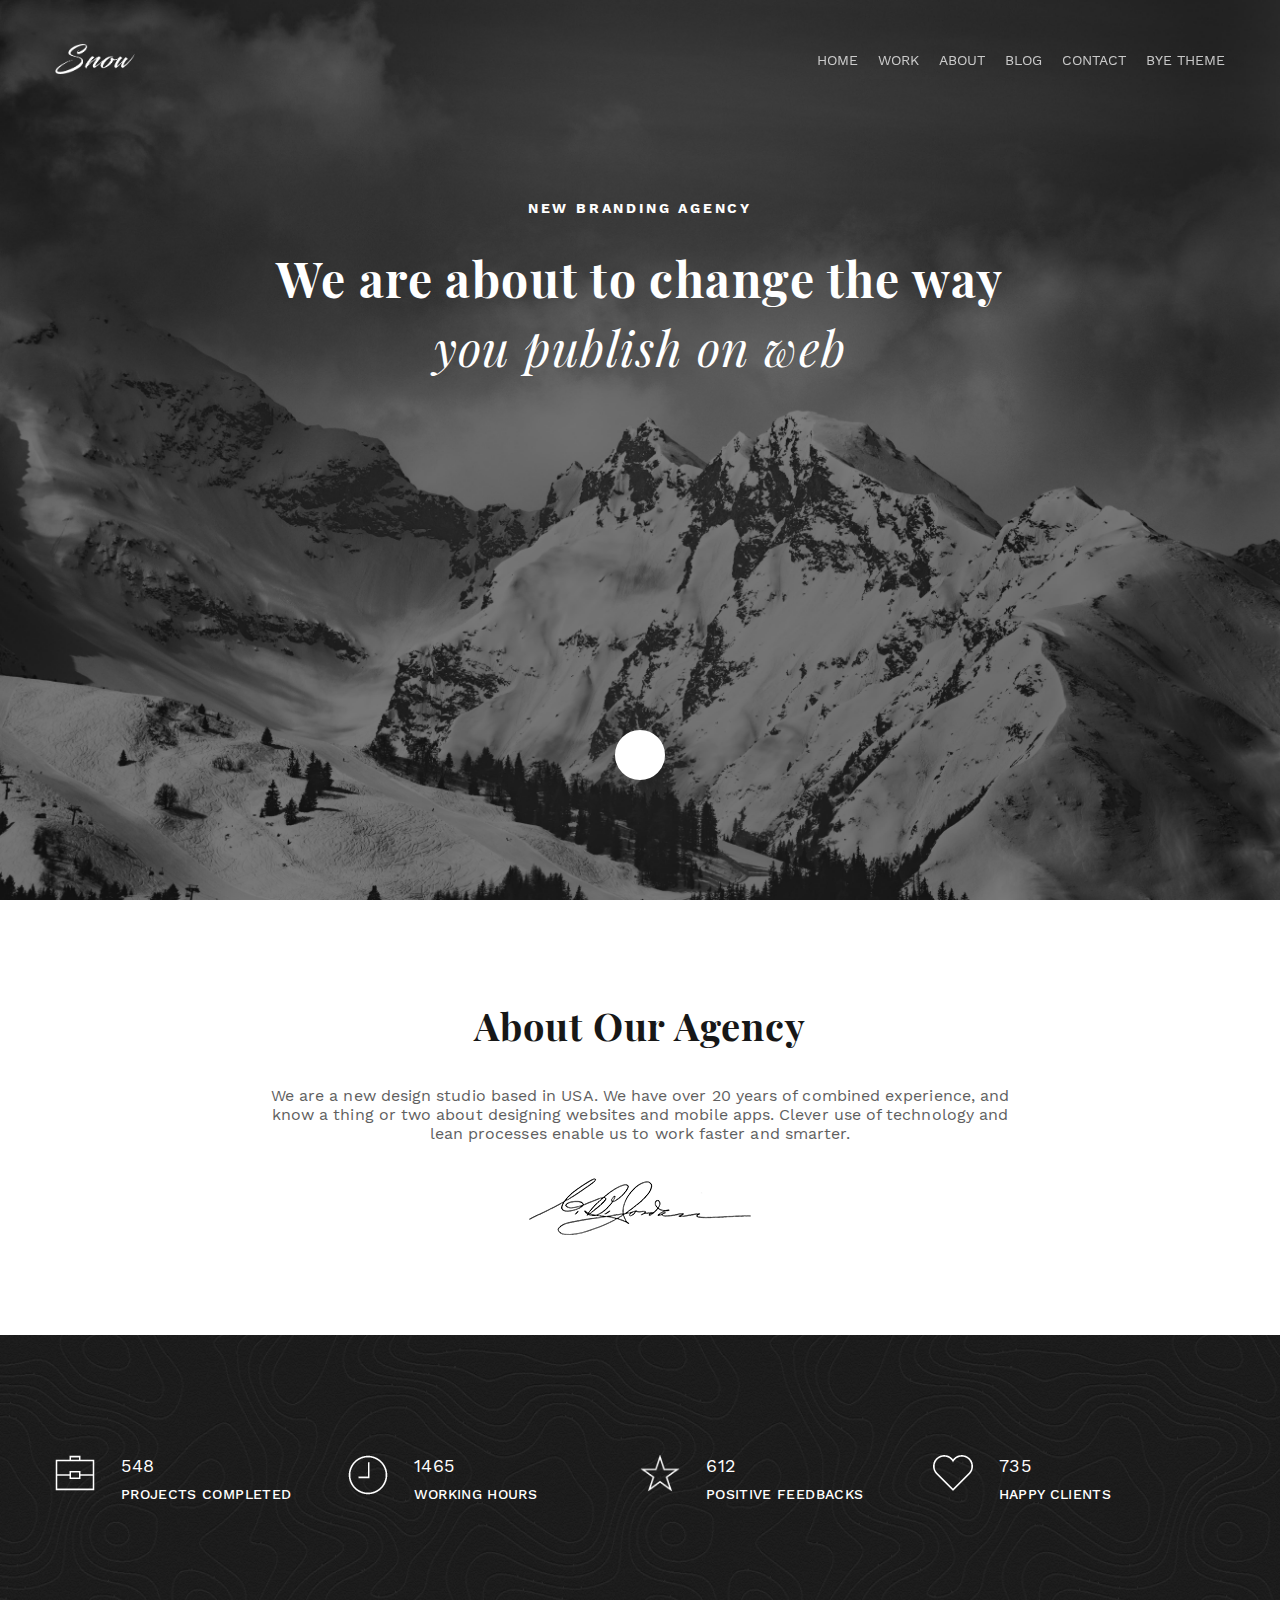
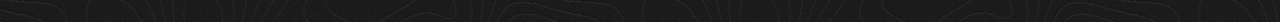
==== index.html @ 9e0cfe98 "Create: smooth scrolling to anchors" ====
<!DOCTYPE html>
<html lang="en">
  <head>
    <meta charset="UTF-8" />
    <meta name="viewport" content="width=device-width, initial-scale=1.0" />
    <title>Snow Agency</title>

    <!-- Fontawesome icons -->
    <link
      rel="stylesheet"
      href="https://use.fontawesome.com/releases/v5.14.0/css/all.css"
      integrity="sha384-HzLeBuhoNPvSl5KYnjx0BT+WB0QEEqLprO+NBkkk5gbc67FTaL7XIGa2w1L0Xbgc"
      crossorigin="anonymous"
    />

    <!-- CSS Files -->
    <link rel="stylesheet" href="css/normalize.css" />
    <link rel="stylesheet" href="css/style.css" />

    <!-- Favicon -->
    <link rel="shortcut icon" href="favicon.ico" type="image/x-icon" />
    <link rel="icon" href="favicon.ico" type="image/x-icon" />
  </head>
  <body>
    <header class="header">
      <div class="container">
        <div class="header-wrapper">
          <a href="#" class="logo logo--light logo--visible">
            <img
              src="img/logo-light.png"
              alt="Logotype: Snow"
              class="logo__icon"
            />
          </a>
          <a href="#" class="logo logo--dark">
            <img src="img/logo.png" alt="Logotype: Snow" class="logo__icon" />
          </a>
          <nav class="nav nav--dark nav--hidden">
            <ul class="nav__list">
              <li class="nav__item">
                <a href="#" class="nav__link nav__link--light link">Home</a>
              </li>
              <li class="nav__item">
                <a href="#" class="nav__link nav__link--light link">Work</a>
              </li>
              <li class="nav__item">
                <a href="#" class="nav__link nav__link--light link">About</a>
              </li>
              <li class="nav__item">
                <a href="#" class="nav__link nav__link--light link">Blog</a>
              </li>
              <li class="nav__item">
                <a href="#" class="nav__link nav__link--light link">Contact</a>
              </li>
              <li class="nav__item">
                <a href="#" class="nav__link nav__link--light link">Bye theme</a>
              </li>
            </ul>
          </nav>

          <a class="button mmenu">
            <i class="mmenu__icon mmenu__icon--light fas fa-bars"></i>
          </a>
        </div>
        <!-- /.header-wrapper -->
      </div>
      <!-- /.container -->
    </header>
    <!-- /.header -->

    <main class="main">
      <section class="intro">
        <div class="container">
          <div class="intro-wrapper">
            <h3 class="intro__suptitle title">New branding agency</h2>
            <h1 class="intro__title title">We are about to change the way</h1>
            <h2 class="intro__subtitle title">you publish on web</h2>
            <a href="#about" class="button intro__button">
              <i class="intro__icon fas fa-angle-down"></i>
            </a>
          </div>
          <!-- /.intro-wrapper -->
        </div>
        <!-- /.container -->
        <div class="intro-overlay"></div>
      </section>
      <!-- /.intro -->

      <a id="about" class="anchor"></a>
      <section class="about">
        <div class="container">
          <div class="about-wrapper">
            <h2 class="about__title title">
              About Our Agency
            </h2>
            <p class="p-text about__text">
              We are a new design studio based in USA. We have over 20 years of combined experience, and know
              a thing or two about designing websites and mobile apps. Clever use of technology
              and lean processes enable us to work faster and smarter.
            </p>
            <img src="img/about-signature.png" alt="Image: signature" class="about__image">
          </div>
          <!-- /.about-wrapper -->
        </div>
        <!-- /.container -->
      </section>
      <!-- /.about -->

      <section class="numbers">
        <div class="container">
          <div class="numbers-wrapper">
            <div class="numbers__item">
              <div class="numbers__image">
                <img src="img/numbers-icons/icon-portfolio.png" alt="Icon: portfolio" class="numbers__icon">
              </div>
              <div class="numbers__info">
                <span class="numbers__count">548</span>
                <h4 class="numbers__name title">Projects completed</h4>
              </div>
            </div>
            <!-- /.numbers__item -->
            <div class="numbers__item">
              <div class="numbers__image">
                <img src="img/numbers-icons/icon-clock.png" alt="Icon: clock" class="numbers__icon">
              </div>
              <div class="numbers__info">
                <span class="numbers__count">1465</span>
                <h4 class="numbers__name title">Working hours</h4>
              </div>
            </div>
            <!-- /.numbers__item -->
            <div class="numbers__item">
              <div class="numbers__image">
                <img src="img/numbers-icons/icon-star.png" alt="Icon: star" class="numbers__icon">
              </div>
              <div class="numbers__info">
                <span class="numbers__count">612</span>
                <h4 class="numbers__name title">Positive feedbacks</h4>
              </div>
            </div>
            <!-- /.numbers__item -->
            <div class="numbers__item">
              <div class="numbers__image">
                <img src="img/numbers-icons/icon-like.png" alt="Icon: heart" class="numbers__icon">
              </div>
              <div class="numbers__info">
                <span class="numbers__count">735</span>
                <h4 class="numbers__name title">Happy clients</h4>
              </div>
            </div>
            <!-- /.numbers__item -->
          </div>
          <!-- /.numbers-wrapper -->
        </div>
        <!-- /.container -->
      </section>
      <!-- /.numbers -->
    </main>
    <!-- /.main -->

    <!-- JavaScript Files -->
    <script src="js/jquery-3.5.1.min.js"></script>
    <script src="js/main.js"></script>
  </body>
</html>
---- css/style.css ----
@font-face{font-family:"WorkSans";src:local("☺"),url("../fonts/WorkSans-Regular.woff") format("woff"),url("../fonts/WorkSans-Regular.woff2") format("woff2");font-weight:400;font-style:normal}@font-face{font-family:"WorkSans";src:local("☺"),url("../fonts/WorkSans-Medium.woff") format("woff"),url("../fonts/WorkSans-Medium.woff2") format("woff2");font-weight:500;font-style:normal}@font-face{font-family:"WorkSans";src:local("☺"),url("../fonts/WorkSans-Bold.woff") format("woff"),url("../fonts/WorkSans-Bold.woff2") format("woff2");font-weight:700;font-style:normal}@font-face{font-family:"PlayfairDisplay";src:local("☺"),url("../fonts/PlayfairDisplay-Italic.woff") format("woff"),url("../fonts/PlayfairDisplay-Italic.woff2") format("woff2");font-weight:400;font-style:italic}@font-face{font-family:"PlayfairDisplay";src:local("☺"),url("../fonts/PlayfairDisplay-Bold.woff") format("woff"),url("../fonts/PlayfairDisplay-Bold.woff2") format("woff2");font-weight:700;font-style:normal}*{box-sizing:border-box}html{font-size:10px}body{position:relative;background:#171717;font-family:"WorkSans", Helvetica, sans-serif;color:#fff}.container{max-width:1170px;margin:0 auto}img{max-width:100%;height:auto}.button{outline:none;border:none;text-align:center;cursor:pointer;word-break:break-word;text-decoration:none}.title{margin-top:0;margin-bottom:0;word-break:break-word}.p-text{margin-top:0;margin-bottom:0;word-break:break-word}.link{text-decoration:none;word-break:break-word}.link:hover{cursor:pointer;text-decoration:underline}a.anchor{display:block;position:relative;top:-11rem;visibility:hidden}.header{position:fixed;top:0;left:0;right:0;z-index:100;width:100%;padding:4rem 0;transition:all ease-out .6s}.header-wrapper{display:flex;justify-content:space-between;align-items:center;min-height:4rem}.header--light{background:#fff}.header .logo{display:none}.header .logo__icon{width:8rem;height:3rem}.header .logo--visible{display:block}.header .nav__list{display:flex;margin:0;padding:0;list-style-type:none}.header .nav__item{margin-left:2rem}.header .nav__item:last-child{margin-bottom:0}.header .nav__link{font:normal 400 1.4rem "WorkSans";text-transform:uppercase}.header .nav__link--light{color:rgba(255,255,255,0.75)}.header .nav__link--light:hover{text-decoration:none;color:#fff;transition:color 0.3s ease}.header .nav__link--dark{color:rgba(23,23,23,0.75)}.header .nav__link--dark:hover{text-decoration:none;color:#171717;transition:color 0.3s ease}.header .mmenu{display:none;background:transparent;padding:0}.header .mmenu__icon{font-size:2.4rem}.header .mmenu__icon--light{color:rgba(255,255,255,0.75)}.header .mmenu__icon--dark{color:rgba(23,23,23,0.75)}.header .mmenu:hover .mmenu__icon{transition:color 0.3s ease}.header .mmenu:hover .mmenu__icon--light{color:#fff}.header .mmenu:hover .mmenu__icon--dark{color:#171717}.intro{position:relative;padding:12rem 0;height:100vh;width:100%;background:url(../img/intro-bg.jpg) no-repeat;background-size:cover;color:#fff}.intro .container{height:100%}.intro-overlay{position:absolute;top:0;right:0;left:0;bottom:0;z-index:2;width:100%;height:100%;background:rgba(23,23,23,0.5)}.intro-wrapper{position:relative;z-index:10;display:flex;flex-direction:column;justify-content:space-between;align-items:center;height:100%;padding-top:8rem}.intro__suptitle{margin-bottom:3rem;font:normal 700 1.4rem "WorkSans";letter-spacing:2.8px;text-transform:uppercase;text-align:center}.intro__title{margin-bottom:0.5rem;font:normal 700 4.8rem "PlayfairDisplay";letter-spacing:1.44px;text-align:center}.intro__subtitle{font:italic 400 4.8rem "PlayfairDisplay";letter-spacing:1.44px;text-align:center}.intro__button{margin-top:auto;display:flex;justify-content:center;align-items:center;width:5rem;height:5rem;border:2px solid #fff;border-radius:50%;background:#fff}.intro__button:hover{background:rgba(23,23,23,0.25);transition:background 0.3s ease}.intro__button:hover .intro__icon{color:#fff;transition:color 0.3s ease}.intro__icon{font-size:2.2rem;color:#5f5f5f}.about{padding:10rem 0;background:#fff;color:#171717}.about__title{margin-bottom:3.5rem;font:normal 700 3.8rem "PlayfairDisplay";letter-spacing:0.95px;text-align:center}.about__text{max-width:75rem;margin:0 auto 3.5rem;font:normal 400 1.6rem "WorkSans";letter-spacing:0.07px;color:#5f5f5f;text-align:center}.about__image{display:block;margin:0 auto}.numbers{padding:12rem 0;background:url(../img/pattern-bg.png) no-repeat;background-size:cover;color:#fff}.numbers-wrapper{display:flex;align-items:center;justify-content:space-between;flex-wrap:wrap}.numbers__item{display:flex;width:25%}.numbers__image{min-width:4rem;width:4rem;margin-right:2.6rem}.numbers__icon{width:100%;height:auto}.numbers__count{display:block;margin-bottom:1rem;font:normal 400 1.8rem "WorkSans";text-transform:uppercase;letter-spacing:0.54px;word-break:break-word}.numbers__name{display:block;font:normal 500 1.4rem "WorkSans";text-transform:uppercase;letter-spacing:0.35px}@media (max-width: 1200px){.container{max-width:960px}.numbers{padding:10rem 0}.numbers-wrapper{justify-content:space-evenly}.numbers__item{width:35%}.numbers__item:nth-child(-n+2){margin-bottom:2rem}}@media (max-width: 991px){.container{max-width:700px}.header{padding:2rem 0}a.anchor{top:-7rem}.intro{padding:8rem 0}.intro__suptitle{margin-bottom:2rem}.intro__title{margin-bottom:1rem;font-size:4rem}.intro__subtitle{font-size:4rem}.about{padding:8rem 0}.about__title{margin-bottom:2rem}.about__text{max-width:100%;margin-bottom:2rem}.numbers{padding:8rem 0}}@media (max-width: 767px){.container{max-width:576px;width:90%}.header-wrapper{position:relative}.header .nav{position:absolute;top:6rem;right:0;z-index:100;padding:3rem}.header .nav--dark{background:#171717}.header .nav--light{background:#fff}.header .nav__list{flex-direction:column;align-items:flex-end}.header .nav__item{margin-left:0;margin-bottom:1.5rem}.header .nav--hidden{display:none}.header .mmenu{display:block}.intro{padding:6rem 0}.intro-wrapper{padding-top:6rem}.intro__title{font-size:3.6rem}.intro__subtitle{font-size:3.2rem}.about{padding:6rem 0}.about__title{margin-bottom:2rem;font-size:3.2rem}.about__text{margin-bottom:2rem;font-size:1.5rem}.numbers{padding:6rem 0}.numbers__item{width:100%}.numbers__item:nth-child(-n+3){margin-bottom:2rem}}@media (max-width: 575px){.intro{padding:6rem 0 4rem}}
/*# sourceMappingURL=style.css.map */
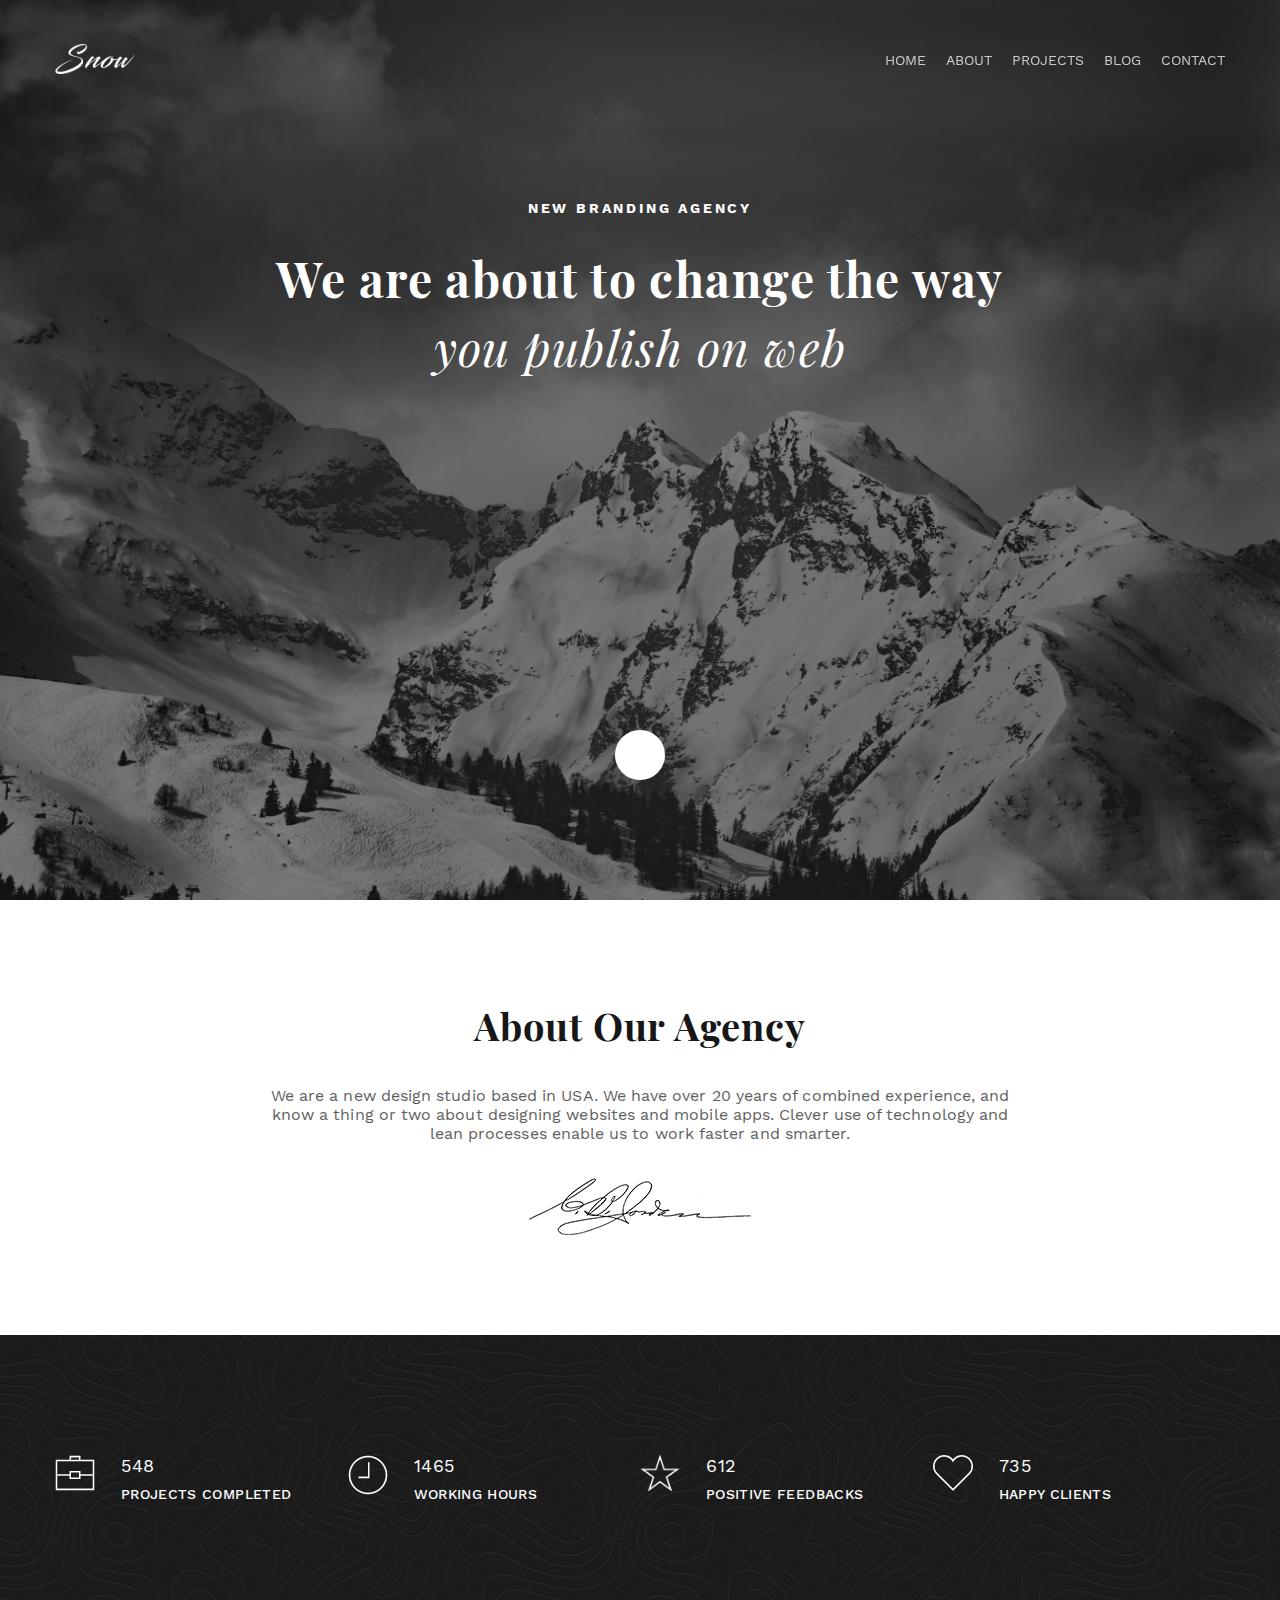
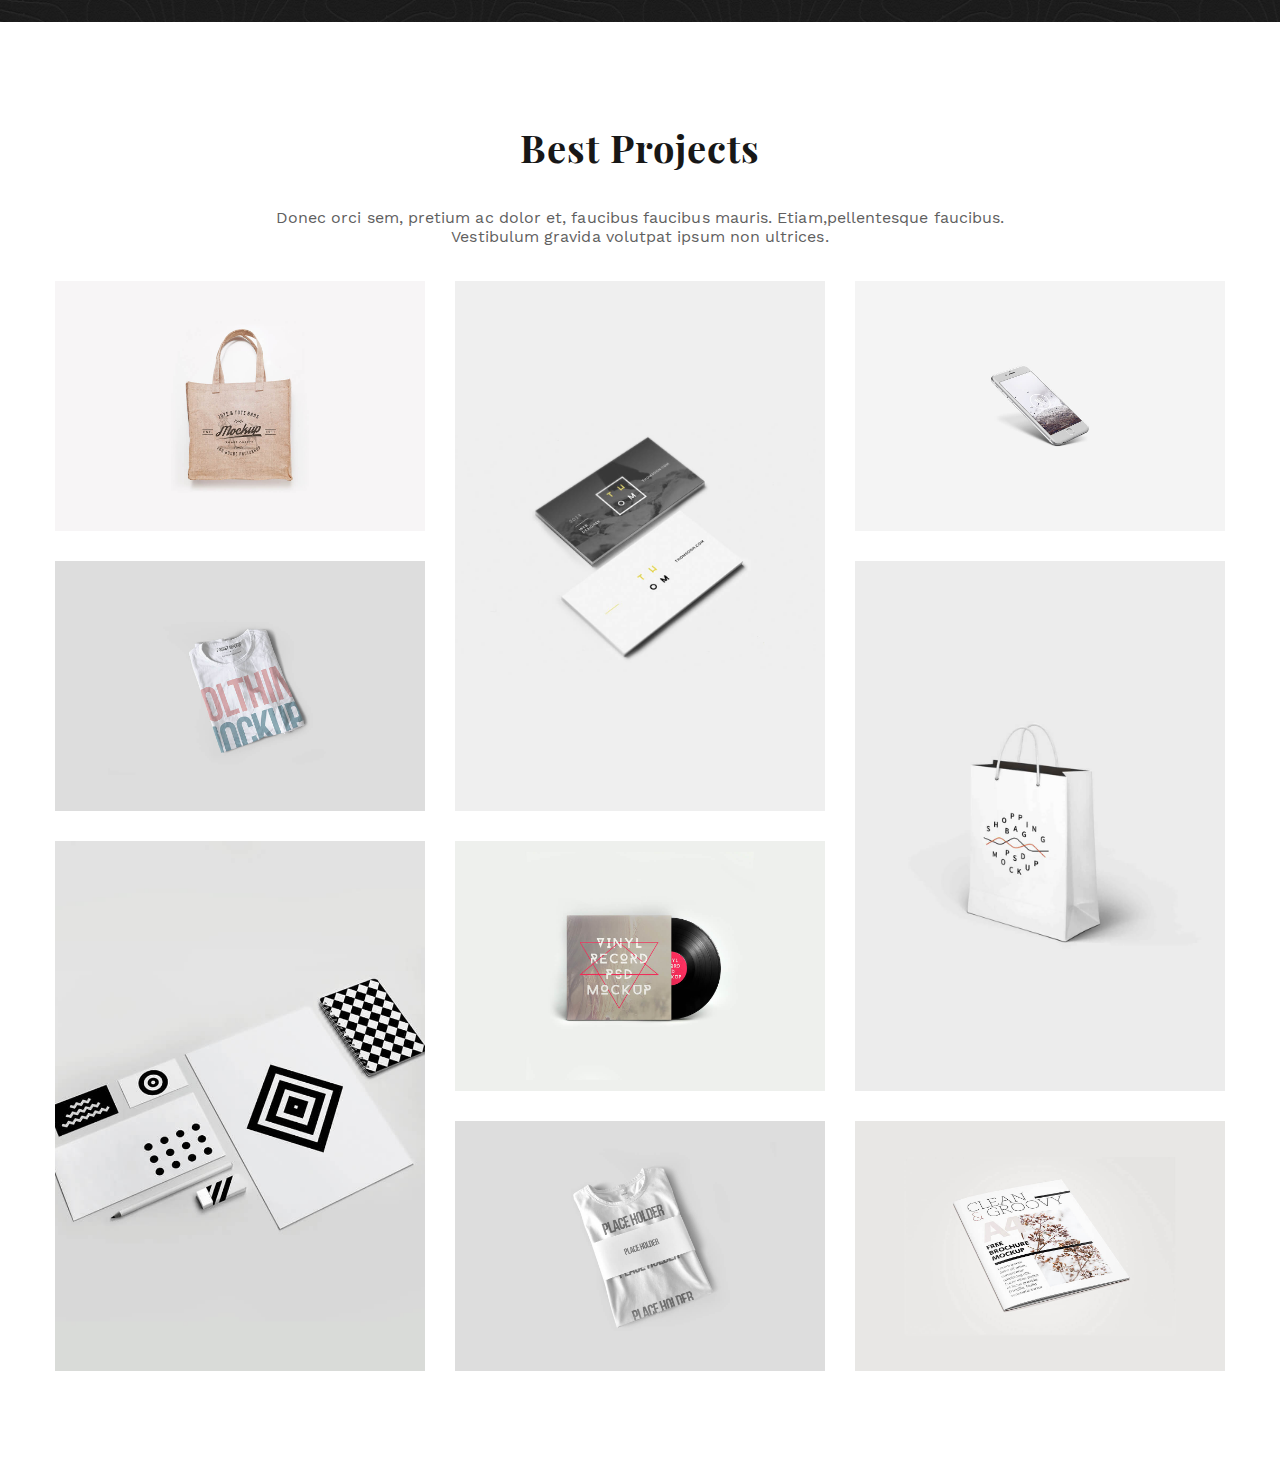
==== commit 4f55993f: "Create: pprojects section, mixins" ====
--- a/index.html
+++ b/index.html
@@ -41,19 +41,16 @@
                 <a href="#" class="nav__link nav__link--light link">Home</a>
               </li>
               <li class="nav__item">
-                <a href="#" class="nav__link nav__link--light link">Work</a>
-              </li>
-              <li class="nav__item">
-                <a href="#" class="nav__link nav__link--light link">About</a>
+                <a href="#about" class="nav__link nav__link--light link">About</a>
+              </li>
+              <li class="nav__item">
+                <a href="#projects" class="nav__link nav__link--light link">Projects</a>
               </li>
               <li class="nav__item">
                 <a href="#" class="nav__link nav__link--light link">Blog</a>
               </li>
               <li class="nav__item">
                 <a href="#" class="nav__link nav__link--light link">Contact</a>
-              </li>
-              <li class="nav__item">
-                <a href="#" class="nav__link nav__link--light link">Bye theme</a>
               </li>
             </ul>
           </nav>
@@ -155,6 +152,99 @@
         <!-- /.container -->
       </section>
       <!-- /.numbers -->
+
+      <a id="projects" class="anchor"></a>
+      <section class="projects">
+        <div class="container">
+          <div class="projects-wrapper">
+            <h2 class="projects__title title">
+              Best Projects
+            </h2>
+            <p class="p-text projects__text">
+              Donec orci sem, pretium ac dolor et, faucibus faucibus mauris. Etiam,pellentesque faucibus.
+              Vestibulum gravida volutpat ipsum non ultrices.
+            </p>
+            <div class="projects__cards cards">
+              <div class="cards__item cards__item--1">
+                <img src="img/projects/portfolio-1.jpg" alt="Project-1" class="cards__image">
+                <div class="cards__info">
+                  <h3 class="cards__title title">Project 1</h3>
+                  <h4 class="cards__subtitle title">Subtitle 1</h4>
+                </div>
+              </div>
+              <!-- /.cards__item--1 -->
+              <div class="cards__item cards__item--2">
+                <img src="img/projects/portfolio-2.jpg" alt="Project-2" class="cards__image">
+                <div class="cards__info">
+                  <h3 class="cards__title title">Project 2</h3>
+                  <h4 class="cards__subtitle title">Subtitle 2</h4>
+                </div>
+              </div>
+              <!-- /.cards__item--2 -->
+              <div class="cards__item cards__item--3">
+                <img src="img/projects/portfolio-3.jpg" alt="Project-3" class="cards__image">
+                <div class="cards__info">
+                  <h3 class="cards__title title">Project 3</h3>
+                  <h4 class="cards__subtitle title">Subtitle 3</h4>
+                </div>
+              </div>
+              <!-- /.cards__item--3 -->
+              <div class="cards__item cards__item--4">
+                <img src="img/projects/portfolio-4.jpg" alt="Project-4" class="cards__image">
+                <div class="cards__info">
+                  <h3 class="cards__title title">Project 4</h3>
+                  <h4 class="cards__subtitle title">Subtitle 4</h4>
+                </div>
+              </div>
+              <!-- /.cards__item--4 -->
+              <div class="cards__item cards__item--5">
+                <img src="img/projects/portfolio-5.jpg" alt="Project-5" class="cards__image">
+                <div class="cards__info">
+                  <h3 class="cards__title title">Project 5</h3>
+                  <h4 class="cards__subtitle title">Subtitle 5</h4>
+                </div>
+              </div>
+              <!-- /.cards__item--5 -->
+              <div class="cards__item cards__item--6">
+                <img src="img/projects/portfolio-6.jpg" alt="Project-6" class="cards__image">
+                <div class="cards__info">
+                  <h3 class="cards__title title">Project 6</h3>
+                  <h4 class="cards__subtitle title">Subtitle 6</h4>
+                </div>
+              </div>
+              <!-- /.cards__item--6 -->
+              <div class="cards__item cards__item--7">
+                <img src="img/projects/portfolio-7.jpg" alt="Project-7" class="cards__image">
+                <div class="cards__info">
+                  <h3 class="cards__title title">Project 7</h3>
+                  <h4 class="cards__subtitle title">Subtitle 7</h4>
+                </div>
+              </div>
+              <!-- /.cards__item--7 -->
+              <div class="cards__item cards__item--8">
+                <img src="img/projects/portfolio-8.jpg" alt="Project-8" class="cards__image">
+                <div class="cards__info">
+                  <h3 class="cards__title title">Project 8</h3>
+                  <h4 class="cards__subtitle title">Subtitle 8</h4>
+                </div>
+              </div>
+              <!-- /.cards__item--8 -->
+              <div class="cards__item cards__item--9">
+                <img src="img/projects/portfolio-9.jpg" alt="Project-9" class="cards__image">
+                <div class="cards__info">
+                  <h3 class="cards__title title">Project 9</h3>
+                  <h4 class="cards__subtitle title">Subtitle 9</h4>
+                </div>
+              </div>
+              <!-- /.cards__item--9 -->
+            </div>
+            <!-- /.cards -->
+          </div>
+          <!-- /.projects-wrapper -->
+        </div>
+        <!-- /.container -->
+      </section>
+      <!-- /.projects -->
     </main>
     <!-- /.main -->
 
--- a/css/style.css
+++ b/css/style.css
@@ -1,2 +1,2 @@
-@font-face{font-family:"WorkSans";src:local("☺"),url("../fonts/WorkSans-Regular.woff") format("woff"),url("../fonts/WorkSans-Regular.woff2") format("woff2");font-weight:400;font-style:normal}@font-face{font-family:"WorkSans";src:local("☺"),url("../fonts/WorkSans-Medium.woff") format("woff"),url("../fonts/WorkSans-Medium.woff2") format("woff2");font-weight:500;font-style:normal}@font-face{font-family:"WorkSans";src:local("☺"),url("../fonts/WorkSans-Bold.woff") format("woff"),url("../fonts/WorkSans-Bold.woff2") format("woff2");font-weight:700;font-style:normal}@font-face{font-family:"PlayfairDisplay";src:local("☺"),url("../fonts/PlayfairDisplay-Italic.woff") format("woff"),url("../fonts/PlayfairDisplay-Italic.woff2") format("woff2");font-weight:400;font-style:italic}@font-face{font-family:"PlayfairDisplay";src:local("☺"),url("../fonts/PlayfairDisplay-Bold.woff") format("woff"),url("../fonts/PlayfairDisplay-Bold.woff2") format("woff2");font-weight:700;font-style:normal}*{box-sizing:border-box}html{font-size:10px}body{position:relative;background:#171717;font-family:"WorkSans", Helvetica, sans-serif;color:#fff}.container{max-width:1170px;margin:0 auto}img{max-width:100%;height:auto}.button{outline:none;border:none;text-align:center;cursor:pointer;word-break:break-word;text-decoration:none}.title{margin-top:0;margin-bottom:0;word-break:break-word}.p-text{margin-top:0;margin-bottom:0;word-break:break-word}.link{text-decoration:none;word-break:break-word}.link:hover{cursor:pointer;text-decoration:underline}a.anchor{display:block;position:relative;top:-11rem;visibility:hidden}.header{position:fixed;top:0;left:0;right:0;z-index:100;width:100%;padding:4rem 0;transition:all ease-out .6s}.header-wrapper{display:flex;justify-content:space-between;align-items:center;min-height:4rem}.header--light{background:#fff}.header .logo{display:none}.header .logo__icon{width:8rem;height:3rem}.header .logo--visible{display:block}.header .nav__list{display:flex;margin:0;padding:0;list-style-type:none}.header .nav__item{margin-left:2rem}.header .nav__item:last-child{margin-bottom:0}.header .nav__link{font:normal 400 1.4rem "WorkSans";text-transform:uppercase}.header .nav__link--light{color:rgba(255,255,255,0.75)}.header .nav__link--light:hover{text-decoration:none;color:#fff;transition:color 0.3s ease}.header .nav__link--dark{color:rgba(23,23,23,0.75)}.header .nav__link--dark:hover{text-decoration:none;color:#171717;transition:color 0.3s ease}.header .mmenu{display:none;background:transparent;padding:0}.header .mmenu__icon{font-size:2.4rem}.header .mmenu__icon--light{color:rgba(255,255,255,0.75)}.header .mmenu__icon--dark{color:rgba(23,23,23,0.75)}.header .mmenu:hover .mmenu__icon{transition:color 0.3s ease}.header .mmenu:hover .mmenu__icon--light{color:#fff}.header .mmenu:hover .mmenu__icon--dark{color:#171717}.intro{position:relative;padding:12rem 0;height:100vh;width:100%;background:url(../img/intro-bg.jpg) no-repeat;background-size:cover;color:#fff}.intro .container{height:100%}.intro-overlay{position:absolute;top:0;right:0;left:0;bottom:0;z-index:2;width:100%;height:100%;background:rgba(23,23,23,0.5)}.intro-wrapper{position:relative;z-index:10;display:flex;flex-direction:column;justify-content:space-between;align-items:center;height:100%;padding-top:8rem}.intro__suptitle{margin-bottom:3rem;font:normal 700 1.4rem "WorkSans";letter-spacing:2.8px;text-transform:uppercase;text-align:center}.intro__title{margin-bottom:0.5rem;font:normal 700 4.8rem "PlayfairDisplay";letter-spacing:1.44px;text-align:center}.intro__subtitle{font:italic 400 4.8rem "PlayfairDisplay";letter-spacing:1.44px;text-align:center}.intro__button{margin-top:auto;display:flex;justify-content:center;align-items:center;width:5rem;height:5rem;border:2px solid #fff;border-radius:50%;background:#fff}.intro__button:hover{background:rgba(23,23,23,0.25);transition:background 0.3s ease}.intro__button:hover .intro__icon{color:#fff;transition:color 0.3s ease}.intro__icon{font-size:2.2rem;color:#5f5f5f}.about{padding:10rem 0;background:#fff;color:#171717}.about__title{margin-bottom:3.5rem;font:normal 700 3.8rem "PlayfairDisplay";letter-spacing:0.95px;text-align:center}.about__text{max-width:75rem;margin:0 auto 3.5rem;font:normal 400 1.6rem "WorkSans";letter-spacing:0.07px;color:#5f5f5f;text-align:center}.about__image{display:block;margin:0 auto}.numbers{padding:12rem 0;background:url(../img/pattern-bg.png) no-repeat;background-size:cover;color:#fff}.numbers-wrapper{display:flex;align-items:center;justify-content:space-between;flex-wrap:wrap}.numbers__item{display:flex;width:25%}.numbers__image{min-width:4rem;width:4rem;margin-right:2.6rem}.numbers__icon{width:100%;height:auto}.numbers__count{display:block;margin-bottom:1rem;font:normal 400 1.8rem "WorkSans";text-transform:uppercase;letter-spacing:0.54px;word-break:break-word}.numbers__name{display:block;font:normal 500 1.4rem "WorkSans";text-transform:uppercase;letter-spacing:0.35px}@media (max-width: 1200px){.container{max-width:960px}.numbers{padding:10rem 0}.numbers-wrapper{justify-content:space-evenly}.numbers__item{width:35%}.numbers__item:nth-child(-n+2){margin-bottom:2rem}}@media (max-width: 991px){.container{max-width:700px}.header{padding:2rem 0}a.anchor{top:-7rem}.intro{padding:8rem 0}.intro__suptitle{margin-bottom:2rem}.intro__title{margin-bottom:1rem;font-size:4rem}.intro__subtitle{font-size:4rem}.about{padding:8rem 0}.about__title{margin-bottom:2rem}.about__text{max-width:100%;margin-bottom:2rem}.numbers{padding:8rem 0}}@media (max-width: 767px){.container{max-width:576px;width:90%}.header-wrapper{position:relative}.header .nav{position:absolute;top:6rem;right:0;z-index:100;padding:3rem}.header .nav--dark{background:#171717}.header .nav--light{background:#fff}.header .nav__list{flex-direction:column;align-items:flex-end}.header .nav__item{margin-left:0;margin-bottom:1.5rem}.header .nav--hidden{display:none}.header .mmenu{display:block}.intro{padding:6rem 0}.intro-wrapper{padding-top:6rem}.intro__title{font-size:3.6rem}.intro__subtitle{font-size:3.2rem}.about{padding:6rem 0}.about__title{margin-bottom:2rem;font-size:3.2rem}.about__text{margin-bottom:2rem;font-size:1.5rem}.numbers{padding:6rem 0}.numbers__item{width:100%}.numbers__item:nth-child(-n+3){margin-bottom:2rem}}@media (max-width: 575px){.intro{padding:6rem 0 4rem}}
+@font-face{font-family:"WorkSans";src:local("☺"),url("../fonts/WorkSans-Regular.woff") format("woff"),url("../fonts/WorkSans-Regular.woff2") format("woff2");font-weight:400;font-style:normal}@font-face{font-family:"WorkSans";src:local("☺"),url("../fonts/WorkSans-Medium.woff") format("woff"),url("../fonts/WorkSans-Medium.woff2") format("woff2");font-weight:500;font-style:normal}@font-face{font-family:"WorkSans";src:local("☺"),url("../fonts/WorkSans-Bold.woff") format("woff"),url("../fonts/WorkSans-Bold.woff2") format("woff2");font-weight:700;font-style:normal}@font-face{font-family:"PlayfairDisplay";src:local("☺"),url("../fonts/PlayfairDisplay-Italic.woff") format("woff"),url("../fonts/PlayfairDisplay-Italic.woff2") format("woff2");font-weight:400;font-style:italic}@font-face{font-family:"PlayfairDisplay";src:local("☺"),url("../fonts/PlayfairDisplay-Bold.woff") format("woff"),url("../fonts/PlayfairDisplay-Bold.woff2") format("woff2");font-weight:700;font-style:normal}*{box-sizing:border-box}html{font-size:10px}body{position:relative;background:#171717;font-family:"WorkSans", Helvetica, sans-serif;color:#fff}.container{max-width:1170px;margin:0 auto}img{max-width:100%;height:auto}.button{outline:none;border:none;text-align:center;cursor:pointer;word-break:break-word;text-decoration:none}.title{margin-top:0;margin-bottom:0;word-break:break-word}.p-text{margin-top:0;margin-bottom:0;word-break:break-word}.link{text-decoration:none;word-break:break-word}.link:hover{cursor:pointer;text-decoration:underline}a.anchor{display:block;position:relative;top:-11rem;visibility:hidden}.header{position:fixed;top:0;left:0;right:0;z-index:100;width:100%;padding:4rem 0;transition:all ease-out .6s}.header-wrapper{display:flex;justify-content:space-between;align-items:center;min-height:4rem}.header--light{background:#fff}.header .logo{display:none}.header .logo__icon{width:8rem;height:3rem}.header .logo--visible{display:block}.header .nav__list{display:flex;margin:0;padding:0;list-style-type:none}.header .nav__item{margin-left:2rem}.header .nav__item:last-child{margin-bottom:0}.header .nav__link{font:normal 400 1.4rem "WorkSans";text-transform:uppercase}.header .nav__link--light{color:rgba(255,255,255,0.75)}.header .nav__link--light:hover{text-decoration:none;color:#fff;transition:color 0.3s ease}.header .nav__link--dark{color:rgba(23,23,23,0.75)}.header .nav__link--dark:hover{text-decoration:none;color:#171717;transition:color 0.3s ease}.header .mmenu{display:none;background:transparent;padding:0}.header .mmenu__icon{font-size:2.4rem}.header .mmenu__icon--light{color:rgba(255,255,255,0.75)}.header .mmenu__icon--dark{color:rgba(23,23,23,0.75)}.header .mmenu:hover .mmenu__icon{transition:color 0.3s ease}.header .mmenu:hover .mmenu__icon--light{color:#fff}.header .mmenu:hover .mmenu__icon--dark{color:#171717}.intro{position:relative;padding:12rem 0;height:100vh;width:100%;background:url(../img/intro-bg.jpg) no-repeat;background-size:cover;color:#fff}.intro .container{height:100%}.intro-overlay{position:absolute;top:0;right:0;left:0;bottom:0;z-index:2;width:100%;height:100%;background:rgba(23,23,23,0.5)}.intro-wrapper{position:relative;z-index:10;display:flex;flex-direction:column;justify-content:space-between;align-items:center;height:100%;padding-top:8rem}.intro__suptitle{margin-bottom:3rem;font:normal 700 1.4rem "WorkSans";letter-spacing:2.8px;text-transform:uppercase;text-align:center}.intro__title{margin-bottom:0.5rem;font:normal 700 4.8rem "PlayfairDisplay";letter-spacing:1.44px;text-align:center}.intro__subtitle{font:italic 400 4.8rem "PlayfairDisplay";letter-spacing:1.44px;text-align:center}.intro__button{margin-top:auto;display:flex;justify-content:center;align-items:center;width:5rem;height:5rem;border:2px solid #fff;border-radius:50%;background:#fff}.intro__button:hover{background:rgba(23,23,23,0.25);transition:background 0.3s ease}.intro__button:hover .intro__icon{color:#fff;transition:color 0.3s ease}.intro__icon{font-size:2.2rem;color:#5f5f5f}.about{padding:10rem 0;background:#fff;color:#171717}.about__title{margin-bottom:3.5rem;font:normal 700 3.8rem "PlayfairDisplay";letter-spacing:0.95px;text-align:center}.about__text{max-width:75rem;margin:0 auto 3.5rem;font:normal 400 1.6rem "WorkSans";letter-spacing:0.07px;color:#5f5f5f;text-align:center}.about__image{display:block;margin:0 auto}.numbers{padding:12rem 0;background:url(../img/pattern-bg.png) no-repeat;background-size:cover;color:#fff}.numbers-wrapper{display:flex;align-items:center;justify-content:space-between;flex-wrap:wrap}.numbers__item{display:flex;width:25%}.numbers__image{min-width:4rem;width:4rem;margin-right:2.6rem}.numbers__icon{width:100%;height:auto}.numbers__count{display:block;margin-bottom:1rem;font:normal 400 1.8rem "WorkSans";text-transform:uppercase;letter-spacing:0.54px;word-break:break-word}.numbers__name{display:block;font:normal 500 1.4rem "WorkSans";text-transform:uppercase;letter-spacing:0.35px}.projects{padding:10rem 0;background:#fff;color:#171717}.projects__title{margin-bottom:3.5rem;font:normal 700 3.8rem "PlayfairDisplay";letter-spacing:0.95px;text-align:center}.projects__text{max-width:75rem;margin:0 auto 3.5rem;font:normal 400 1.6rem "WorkSans";letter-spacing:0.07px;color:#5f5f5f;text-align:center}.projects .cards{display:grid;grid-template-columns:repeat(3, 1fr);grid-template-rows:repeat(4, 250px);grid-gap:3rem}.projects .cards__item{position:relative}.projects .cards__item:hover{cursor:pointer}.projects .cards__item:hover .cards__info{z-index:10;background:rgba(23,23,23,0.75);transition:background 0.3s ease}.projects .cards__item--2,.projects .cards__item--5,.projects .cards__item--6{grid-row:span 2}.projects .cards__image{width:100%;height:100%;object-fit:cover}.projects .cards__info{position:absolute;width:100%;height:100%;top:0;left:0;right:0;bottom:0;z-index:-10;display:flex;flex-direction:column;justify-content:center;align-items:center}.projects .cards__title{margin-bottom:2.5rem;font:normal 700 2.4rem "PlayfairDisplay";letter-spacing:0.72px;text-align:center;color:#fff}.projects .cards__subtitle{font:normal 500 1.4rem "WorkSans";letter-spacing:0.35px;text-transform:uppercase;text-align:center;color:#fff}@media (max-width: 1200px){.container{max-width:960px}.numbers{padding:10rem 0}.numbers-wrapper{justify-content:space-evenly}.numbers__item{width:35%}.numbers__item:nth-child(-n+2){margin-bottom:2rem}}@media (max-width: 991px){.container{max-width:700px}.header{padding:2rem 0}a.anchor{top:-7rem}.intro{padding:8rem 0}.intro__suptitle{margin-bottom:2rem}.intro__title{margin-bottom:1rem;font-size:4rem}.intro__subtitle{font-size:4rem}.about{padding:8rem 0}.about__title{margin-bottom:2rem}.about__text{max-width:100%;margin-bottom:2rem}.numbers{padding:8rem 0}}@media (max-width: 767px){.container{max-width:576px;width:90%}.header-wrapper{position:relative}.header .nav{position:absolute;top:6rem;right:0;z-index:100;padding:3rem}.header .nav--dark{background:#171717}.header .nav--light{background:#fff}.header .nav__list{flex-direction:column;align-items:flex-end}.header .nav__item{margin-left:0;margin-bottom:1.5rem}.header .nav--hidden{display:none}.header .mmenu{display:block}.intro{padding:6rem 0}.intro-wrapper{padding-top:6rem}.intro__title{font-size:3.6rem}.intro__subtitle{font-size:3.2rem}.about{padding:6rem 0}.about__title{margin-bottom:2rem;font-size:3.2rem}.about__text{margin-bottom:2rem;font-size:1.5rem}.numbers{padding:6rem 0}.numbers__item{width:100%}.numbers__item:nth-child(-n+3){margin-bottom:2rem}}@media (max-width: 575px){.intro{padding:6rem 0 4rem}}
 /*# sourceMappingURL=style.css.map */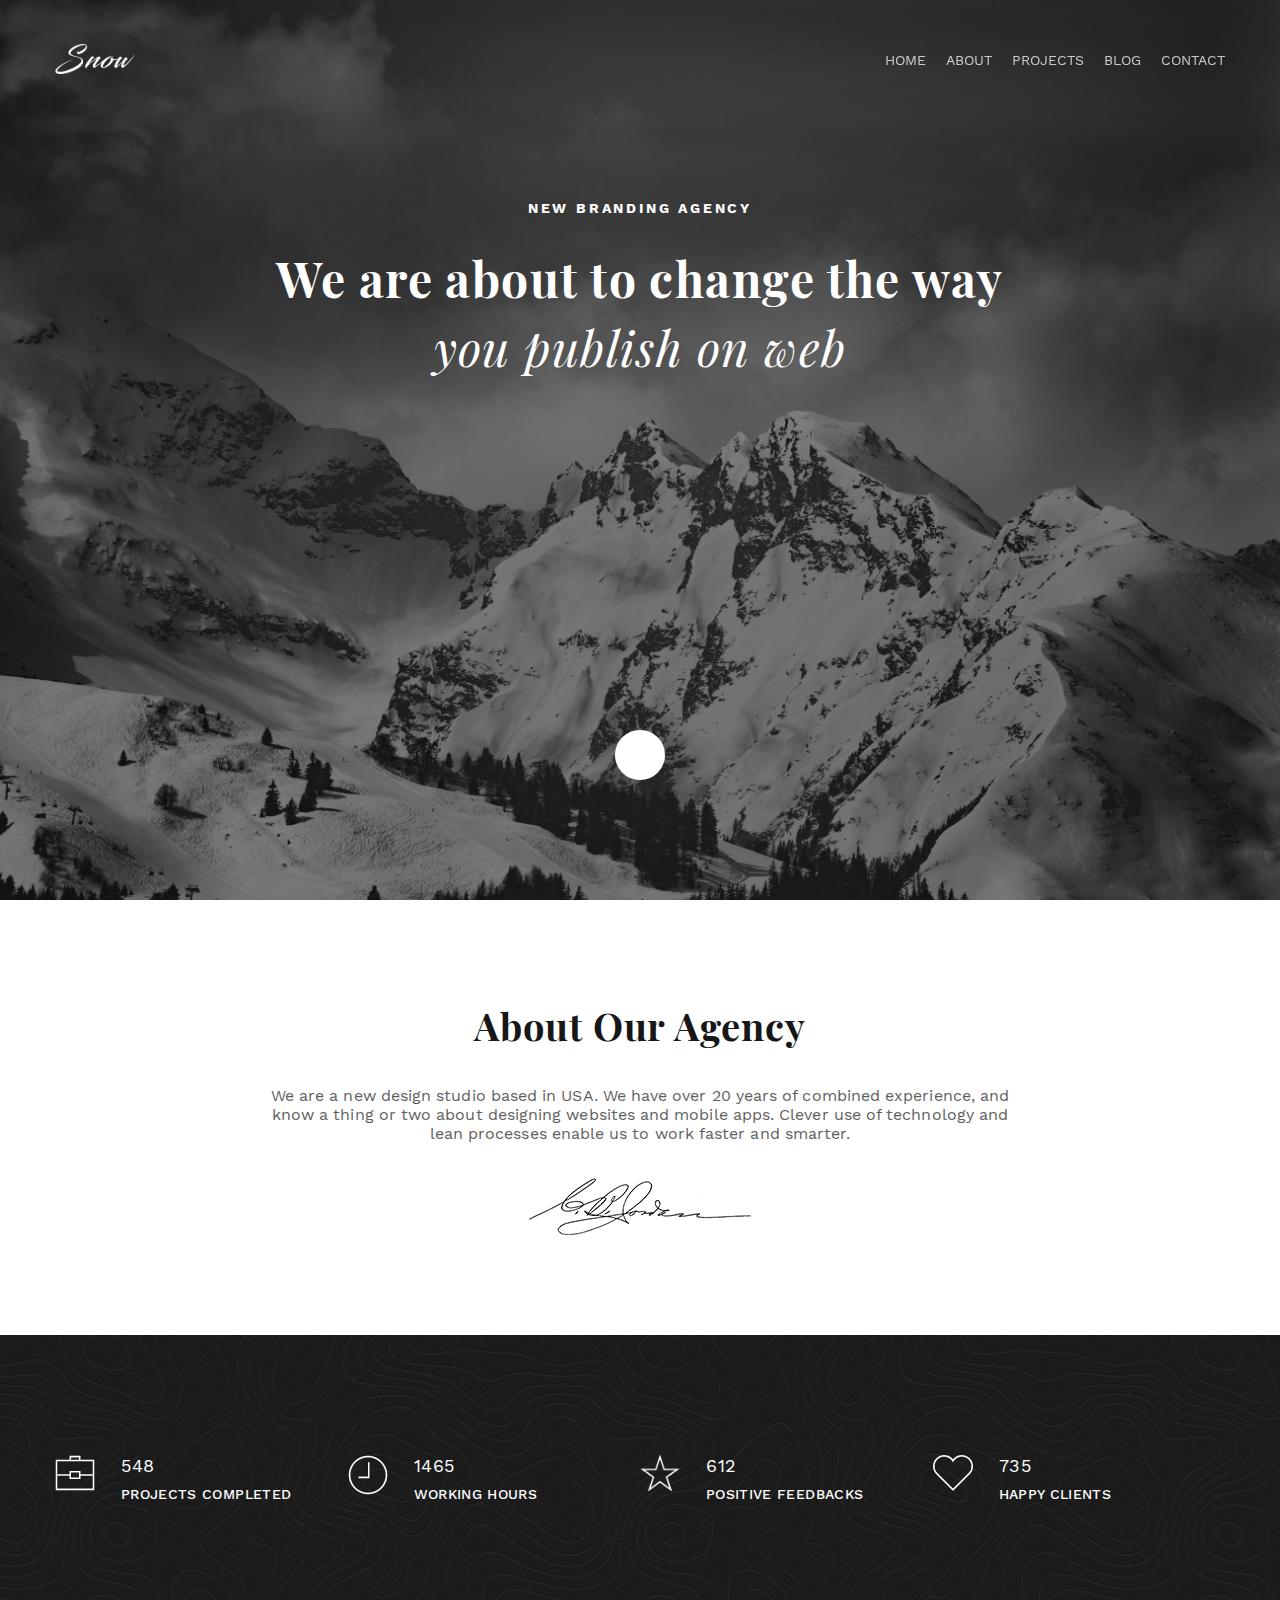
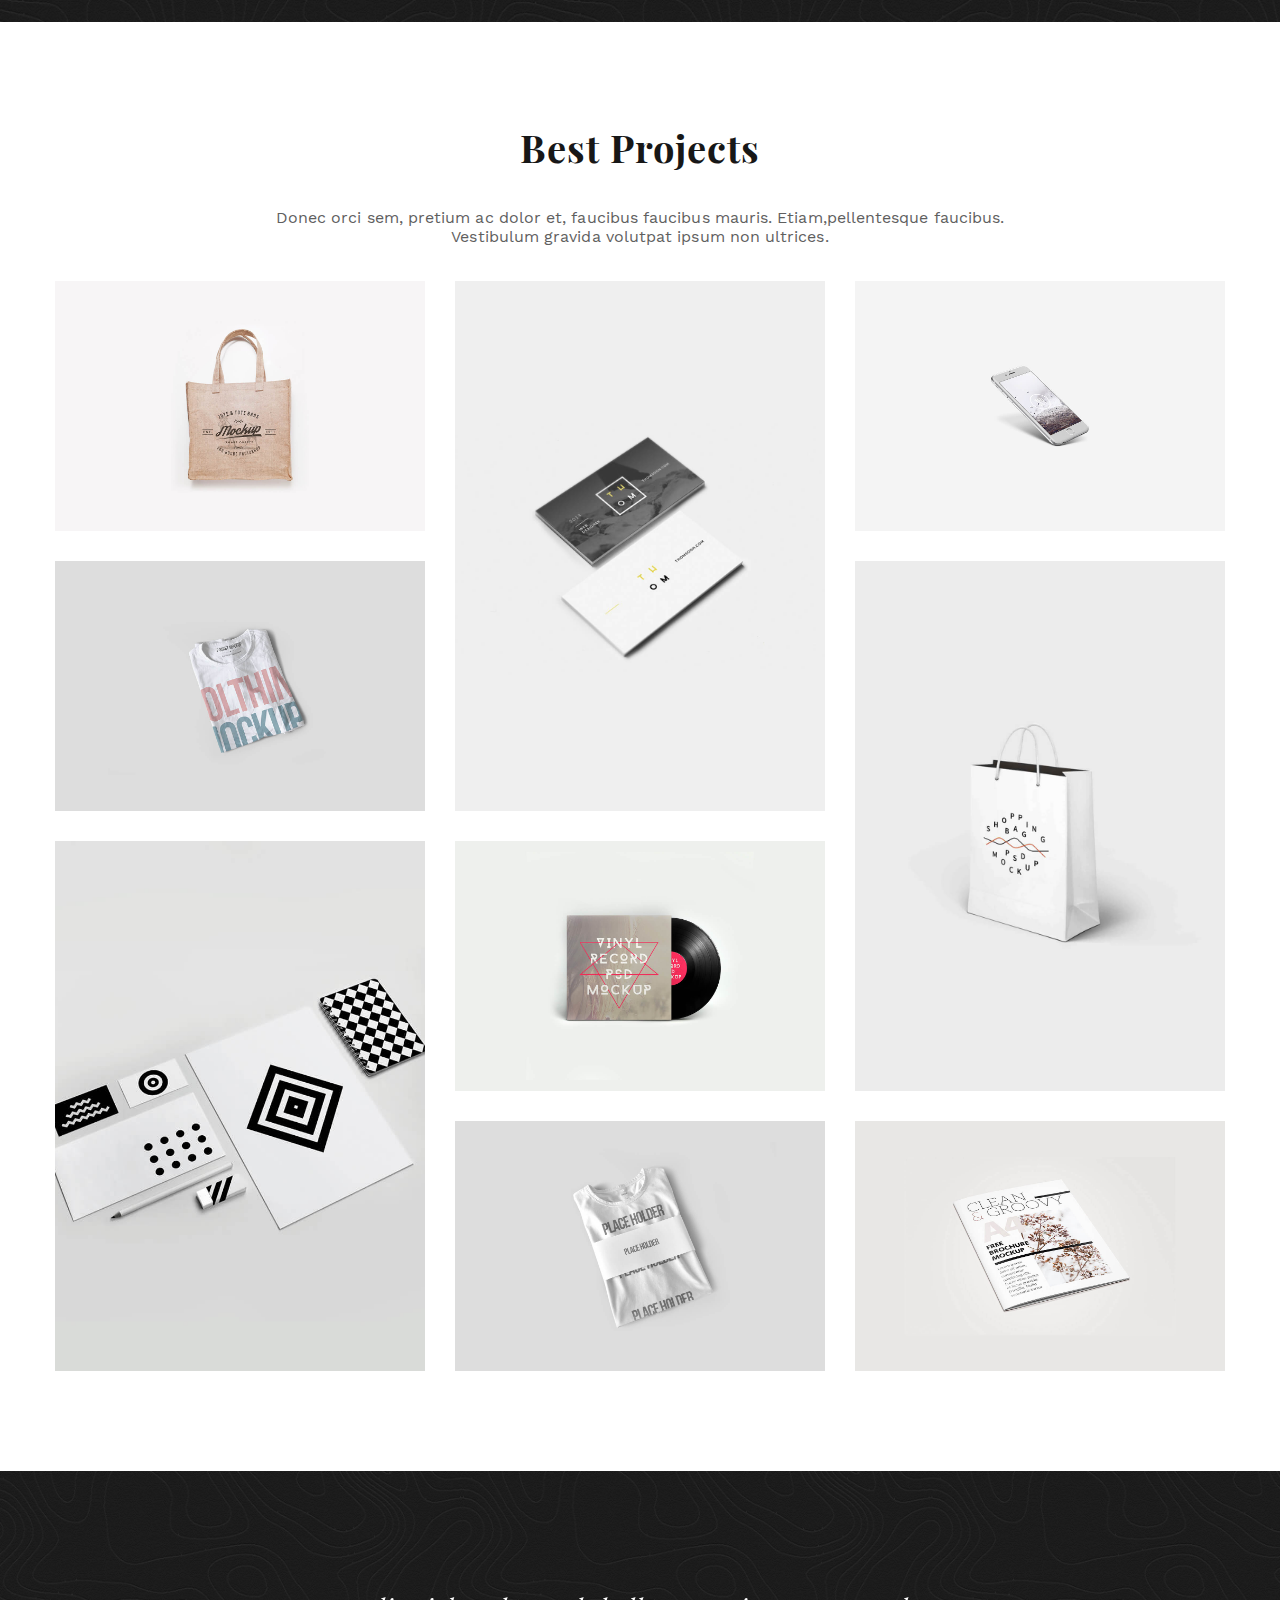
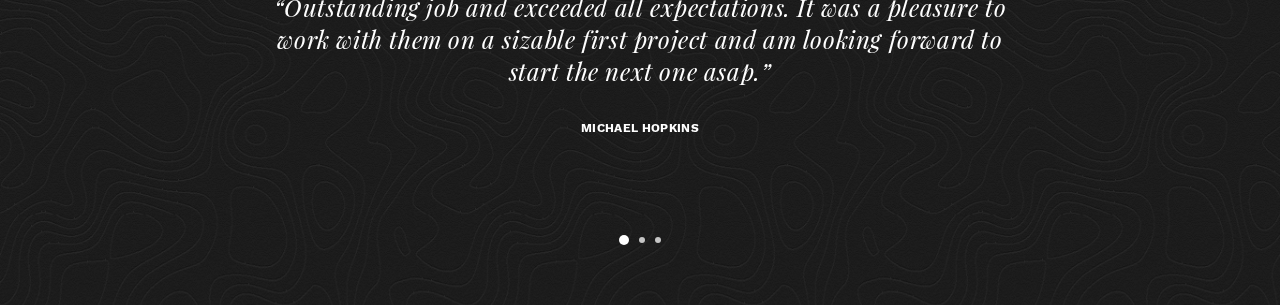
==== commit 254fbf36: "Create: testimonials slider section + media" ====
--- a/index.html
+++ b/index.html
@@ -15,6 +15,7 @@
 
     <!-- CSS Files -->
     <link rel="stylesheet" href="css/normalize.css" />
+    <link rel="stylesheet" href="css/owl.carousel.min.css" />
     <link rel="stylesheet" href="css/style.css" />
 
     <!-- Favicon -->
@@ -245,11 +246,45 @@
         <!-- /.container -->
       </section>
       <!-- /.projects -->
+
+      <section class="testimonials">
+        <div class="container">
+          <div class="owl-carousel">
+            <div class="testimonials__item">
+              <p class="p-text testimonials__text">
+                “Outstanding job and exceeded all expectations. It was a pleasure
+                to work with them on a sizable first project and am looking
+                forward to start the next one asap.”
+              </p>
+              <h3 class="testimonials__name title">Michael Hopkins</h3>
+            </div>
+            <!-- /.testimonials__item -->
+            <div class="testimonials__item">
+              <p class="p-text testimonials__text">
+                “Lorem ipsum dolor sit amet consectetur, adipisicing elit. Officia delectus, illo sint commodi fuga blanditiis quasi mollitia numquam dolor qui?”
+              </p>
+              <h3 class="testimonials__name title">Jack Shepard</h3>
+            </div>
+            <!-- /.testimonials__item -->
+            <div class="testimonials__item">
+              <p class="p-text testimonials__text">
+                “Lorem, ipsum dolor sit amet consectetur adipisicing elit. Quibusdam vitae nam, possimus ipsa deleniti alias accusamus incidunt aperiam quidem maxime illum nobis ea minus.”
+              </p>
+              <h3 class="testimonials__name title">Kate Austen</h3>
+            </div>
+            <!-- /.testimonials__item -->
+          </div>
+          <!-- /.owl-carousel -->
+        </div>
+        <!-- /.container -->
+      </section>
+      <!-- /.testimonials -->
     </main>
     <!-- /.main -->
 
     <!-- JavaScript Files -->
     <script src="js/jquery-3.5.1.min.js"></script>
+    <script src="js/owl.carousel.min.js"></script>
     <script src="js/main.js"></script>
   </body>
 </html>
--- a/css/style.css
+++ b/css/style.css
@@ -1,2 +1,2 @@
-@font-face{font-family:"WorkSans";src:local("☺"),url("../fonts/WorkSans-Regular.woff") format("woff"),url("../fonts/WorkSans-Regular.woff2") format("woff2");font-weight:400;font-style:normal}@font-face{font-family:"WorkSans";src:local("☺"),url("../fonts/WorkSans-Medium.woff") format("woff"),url("../fonts/WorkSans-Medium.woff2") format("woff2");font-weight:500;font-style:normal}@font-face{font-family:"WorkSans";src:local("☺"),url("../fonts/WorkSans-Bold.woff") format("woff"),url("../fonts/WorkSans-Bold.woff2") format("woff2");font-weight:700;font-style:normal}@font-face{font-family:"PlayfairDisplay";src:local("☺"),url("../fonts/PlayfairDisplay-Italic.woff") format("woff"),url("../fonts/PlayfairDisplay-Italic.woff2") format("woff2");font-weight:400;font-style:italic}@font-face{font-family:"PlayfairDisplay";src:local("☺"),url("../fonts/PlayfairDisplay-Bold.woff") format("woff"),url("../fonts/PlayfairDisplay-Bold.woff2") format("woff2");font-weight:700;font-style:normal}*{box-sizing:border-box}html{font-size:10px}body{position:relative;background:#171717;font-family:"WorkSans", Helvetica, sans-serif;color:#fff}.container{max-width:1170px;margin:0 auto}img{max-width:100%;height:auto}.button{outline:none;border:none;text-align:center;cursor:pointer;word-break:break-word;text-decoration:none}.title{margin-top:0;margin-bottom:0;word-break:break-word}.p-text{margin-top:0;margin-bottom:0;word-break:break-word}.link{text-decoration:none;word-break:break-word}.link:hover{cursor:pointer;text-decoration:underline}a.anchor{display:block;position:relative;top:-11rem;visibility:hidden}.header{position:fixed;top:0;left:0;right:0;z-index:100;width:100%;padding:4rem 0;transition:all ease-out .6s}.header-wrapper{display:flex;justify-content:space-between;align-items:center;min-height:4rem}.header--light{background:#fff}.header .logo{display:none}.header .logo__icon{width:8rem;height:3rem}.header .logo--visible{display:block}.header .nav__list{display:flex;margin:0;padding:0;list-style-type:none}.header .nav__item{margin-left:2rem}.header .nav__item:last-child{margin-bottom:0}.header .nav__link{font:normal 400 1.4rem "WorkSans";text-transform:uppercase}.header .nav__link--light{color:rgba(255,255,255,0.75)}.header .nav__link--light:hover{text-decoration:none;color:#fff;transition:color 0.3s ease}.header .nav__link--dark{color:rgba(23,23,23,0.75)}.header .nav__link--dark:hover{text-decoration:none;color:#171717;transition:color 0.3s ease}.header .mmenu{display:none;background:transparent;padding:0}.header .mmenu__icon{font-size:2.4rem}.header .mmenu__icon--light{color:rgba(255,255,255,0.75)}.header .mmenu__icon--dark{color:rgba(23,23,23,0.75)}.header .mmenu:hover .mmenu__icon{transition:color 0.3s ease}.header .mmenu:hover .mmenu__icon--light{color:#fff}.header .mmenu:hover .mmenu__icon--dark{color:#171717}.intro{position:relative;padding:12rem 0;height:100vh;width:100%;background:url(../img/intro-bg.jpg) no-repeat;background-size:cover;color:#fff}.intro .container{height:100%}.intro-overlay{position:absolute;top:0;right:0;left:0;bottom:0;z-index:2;width:100%;height:100%;background:rgba(23,23,23,0.5)}.intro-wrapper{position:relative;z-index:10;display:flex;flex-direction:column;justify-content:space-between;align-items:center;height:100%;padding-top:8rem}.intro__suptitle{margin-bottom:3rem;font:normal 700 1.4rem "WorkSans";letter-spacing:2.8px;text-transform:uppercase;text-align:center}.intro__title{margin-bottom:0.5rem;font:normal 700 4.8rem "PlayfairDisplay";letter-spacing:1.44px;text-align:center}.intro__subtitle{font:italic 400 4.8rem "PlayfairDisplay";letter-spacing:1.44px;text-align:center}.intro__button{margin-top:auto;display:flex;justify-content:center;align-items:center;width:5rem;height:5rem;border:2px solid #fff;border-radius:50%;background:#fff}.intro__button:hover{background:rgba(23,23,23,0.25);transition:background 0.3s ease}.intro__button:hover .intro__icon{color:#fff;transition:color 0.3s ease}.intro__icon{font-size:2.2rem;color:#5f5f5f}.about{padding:10rem 0;background:#fff;color:#171717}.about__title{margin-bottom:3.5rem;font:normal 700 3.8rem "PlayfairDisplay";letter-spacing:0.95px;text-align:center}.about__text{max-width:75rem;margin:0 auto 3.5rem;font:normal 400 1.6rem "WorkSans";letter-spacing:0.07px;color:#5f5f5f;text-align:center}.about__image{display:block;margin:0 auto}.numbers{padding:12rem 0;background:url(../img/pattern-bg.png) no-repeat;background-size:cover;color:#fff}.numbers-wrapper{display:flex;align-items:center;justify-content:space-between;flex-wrap:wrap}.numbers__item{display:flex;width:25%}.numbers__image{min-width:4rem;width:4rem;margin-right:2.6rem}.numbers__icon{width:100%;height:auto}.numbers__count{display:block;margin-bottom:1rem;font:normal 400 1.8rem "WorkSans";text-transform:uppercase;letter-spacing:0.54px;word-break:break-word}.numbers__name{display:block;font:normal 500 1.4rem "WorkSans";text-transform:uppercase;letter-spacing:0.35px}.projects{padding:10rem 0;background:#fff;color:#171717}.projects__title{margin-bottom:3.5rem;font:normal 700 3.8rem "PlayfairDisplay";letter-spacing:0.95px;text-align:center}.projects__text{max-width:75rem;margin:0 auto 3.5rem;font:normal 400 1.6rem "WorkSans";letter-spacing:0.07px;color:#5f5f5f;text-align:center}.projects .cards{display:grid;grid-template-columns:repeat(3, 1fr);grid-template-rows:repeat(4, 250px);grid-gap:3rem}.projects .cards__item{position:relative}.projects .cards__item:hover{cursor:pointer}.projects .cards__item:hover .cards__info{z-index:10;background:rgba(23,23,23,0.75);transition:background 0.3s ease}.projects .cards__item--2,.projects .cards__item--5,.projects .cards__item--6{grid-row:span 2}.projects .cards__image{width:100%;height:100%;object-fit:cover}.projects .cards__info{position:absolute;width:100%;height:100%;top:0;left:0;right:0;bottom:0;z-index:-10;display:flex;flex-direction:column;justify-content:center;align-items:center}.projects .cards__title{margin-bottom:2.5rem;font:normal 700 2.4rem "PlayfairDisplay";letter-spacing:0.72px;text-align:center;color:#fff}.projects .cards__subtitle{font:normal 500 1.4rem "WorkSans";letter-spacing:0.35px;text-transform:uppercase;text-align:center;color:#fff}@media (max-width: 1200px){.container{max-width:960px}.numbers{padding:10rem 0}.numbers-wrapper{justify-content:space-evenly}.numbers__item{width:35%}.numbers__item:nth-child(-n+2){margin-bottom:2rem}}@media (max-width: 991px){.container{max-width:700px}.header{padding:2rem 0}a.anchor{top:-7rem}.intro{padding:8rem 0}.intro__suptitle{margin-bottom:2rem}.intro__title{margin-bottom:1rem;font-size:4rem}.intro__subtitle{font-size:4rem}.about{padding:8rem 0}.about__title{margin-bottom:2rem}.about__text{max-width:100%;margin-bottom:2rem}.numbers{padding:8rem 0}}@media (max-width: 767px){.container{max-width:576px;width:90%}.header-wrapper{position:relative}.header .nav{position:absolute;top:6rem;right:0;z-index:100;padding:3rem}.header .nav--dark{background:#171717}.header .nav--light{background:#fff}.header .nav__list{flex-direction:column;align-items:flex-end}.header .nav__item{margin-left:0;margin-bottom:1.5rem}.header .nav--hidden{display:none}.header .mmenu{display:block}.intro{padding:6rem 0}.intro-wrapper{padding-top:6rem}.intro__title{font-size:3.6rem}.intro__subtitle{font-size:3.2rem}.about{padding:6rem 0}.about__title{margin-bottom:2rem;font-size:3.2rem}.about__text{margin-bottom:2rem;font-size:1.5rem}.numbers{padding:6rem 0}.numbers__item{width:100%}.numbers__item:nth-child(-n+3){margin-bottom:2rem}}@media (max-width: 575px){.intro{padding:6rem 0 4rem}}
+@font-face{font-family:"WorkSans";src:local("☺"),url("../fonts/WorkSans-Regular.woff") format("woff"),url("../fonts/WorkSans-Regular.woff2") format("woff2");font-weight:400;font-style:normal}@font-face{font-family:"WorkSans";src:local("☺"),url("../fonts/WorkSans-Medium.woff") format("woff"),url("../fonts/WorkSans-Medium.woff2") format("woff2");font-weight:500;font-style:normal}@font-face{font-family:"WorkSans";src:local("☺"),url("../fonts/WorkSans-Bold.woff") format("woff"),url("../fonts/WorkSans-Bold.woff2") format("woff2");font-weight:700;font-style:normal}@font-face{font-family:"PlayfairDisplay";src:local("☺"),url("../fonts/PlayfairDisplay-Italic.woff") format("woff"),url("../fonts/PlayfairDisplay-Italic.woff2") format("woff2");font-weight:400;font-style:italic}@font-face{font-family:"PlayfairDisplay";src:local("☺"),url("../fonts/PlayfairDisplay-Bold.woff") format("woff"),url("../fonts/PlayfairDisplay-Bold.woff2") format("woff2");font-weight:700;font-style:normal}*{box-sizing:border-box}html{font-size:10px}body{position:relative;background:#171717;font-family:"WorkSans", Helvetica, sans-serif;color:#fff}.container{max-width:1170px;margin:0 auto}img{max-width:100%;height:auto}.button{outline:none;border:none;text-align:center;cursor:pointer;word-break:break-word;text-decoration:none}.title{margin-top:0;margin-bottom:0;word-break:break-word}.p-text{margin-top:0;margin-bottom:0;word-break:break-word}.link{text-decoration:none;word-break:break-word}.link:hover{cursor:pointer;text-decoration:underline}a.anchor{display:block;position:relative;top:-11rem;visibility:hidden}.header{position:fixed;top:0;left:0;right:0;z-index:100;width:100%;padding:4rem 0;transition:all ease-out .6s}.header-wrapper{display:flex;justify-content:space-between;align-items:center;min-height:4rem}.header--light{background:#fff}.header .logo{display:none}.header .logo__icon{width:8rem;height:3rem}.header .logo--visible{display:block}.header .nav__list{display:flex;margin:0;padding:0;list-style-type:none}.header .nav__item{margin-left:2rem}.header .nav__item:last-child{margin-bottom:0}.header .nav__link{font:normal 400 1.4rem "WorkSans";text-transform:uppercase}.header .nav__link--light{color:rgba(255,255,255,0.75)}.header .nav__link--light:hover{text-decoration:none;color:#fff;transition:color 0.3s ease}.header .nav__link--dark{color:rgba(23,23,23,0.75)}.header .nav__link--dark:hover{text-decoration:none;color:#171717;transition:color 0.3s ease}.header .mmenu{display:none;background:transparent;padding:0}.header .mmenu__icon{font-size:2.4rem}.header .mmenu__icon--light{color:rgba(255,255,255,0.75)}.header .mmenu__icon--dark{color:rgba(23,23,23,0.75)}.header .mmenu:hover .mmenu__icon{transition:color 0.3s ease}.header .mmenu:hover .mmenu__icon--light{color:#fff}.header .mmenu:hover .mmenu__icon--dark{color:#171717}.intro{position:relative;padding:12rem 0;height:100vh;width:100%;background:url(../img/intro-bg.jpg) no-repeat;background-size:cover;color:#fff}.intro .container{height:100%}.intro-overlay{position:absolute;top:0;right:0;left:0;bottom:0;z-index:2;width:100%;height:100%;background:rgba(23,23,23,0.5)}.intro-wrapper{position:relative;z-index:10;display:flex;flex-direction:column;justify-content:space-between;align-items:center;height:100%;padding-top:8rem}.intro__suptitle{margin-bottom:3rem;font:normal 700 1.4rem "WorkSans";letter-spacing:2.8px;text-transform:uppercase;text-align:center}.intro__title{margin-bottom:0.5rem;font:normal 700 4.8rem "PlayfairDisplay";letter-spacing:1.44px;text-align:center}.intro__subtitle{font:italic 400 4.8rem "PlayfairDisplay";letter-spacing:1.44px;text-align:center}.intro__button{margin-top:auto;display:flex;justify-content:center;align-items:center;width:5rem;height:5rem;border:2px solid #fff;border-radius:50%;background:#fff}.intro__button:hover{background:rgba(23,23,23,0.25);transition:background 0.3s ease}.intro__button:hover .intro__icon{color:#fff;transition:color 0.3s ease}.intro__icon{font-size:2.2rem;color:#5f5f5f}.about{padding:10rem 0;background:#fff;color:#171717}.about__title{margin-bottom:3.5rem;font:normal 700 3.8rem "PlayfairDisplay";letter-spacing:0.95px;text-align:center}.about__text{max-width:75rem;margin:0 auto 3.5rem;font:normal 400 1.6rem "WorkSans";letter-spacing:0.07px;color:#5f5f5f;text-align:center}.about__image{display:block;margin:0 auto}.numbers{padding:12rem 0;background:url(../img/pattern-bg.png) no-repeat;background-size:cover;color:#fff}.numbers-wrapper{display:flex;align-items:center;justify-content:space-between;flex-wrap:wrap}.numbers__item{display:flex;width:25%}.numbers__image{min-width:4rem;width:4rem;margin-right:2.6rem}.numbers__icon{width:100%;height:auto}.numbers__count{display:block;margin-bottom:1rem;font:normal 400 1.8rem "WorkSans";text-transform:uppercase;letter-spacing:0.54px;word-break:break-word}.numbers__name{display:block;font:normal 500 1.4rem "WorkSans";text-transform:uppercase;letter-spacing:0.35px}.projects{padding:10rem 0;background:#fff;color:#171717}.projects__title{margin-bottom:3.5rem;font:normal 700 3.8rem "PlayfairDisplay";letter-spacing:0.95px;text-align:center}.projects__text{max-width:75rem;margin:0 auto 3.5rem;font:normal 400 1.6rem "WorkSans";letter-spacing:0.07px;color:#5f5f5f;text-align:center}.projects .cards{display:grid;grid-template-columns:repeat(3, 1fr);grid-template-rows:repeat(4, 250px);grid-gap:3rem}.projects .cards__item{position:relative}.projects .cards__item:hover{cursor:pointer}.projects .cards__item:hover .cards__info{z-index:10;background:rgba(23,23,23,0.75);transition:background 0.3s ease}.projects .cards__item--2,.projects .cards__item--5,.projects .cards__item--6{grid-row:span 2}.projects .cards__image{width:100%;height:100%;object-fit:cover}.projects .cards__info{position:absolute;width:100%;height:100%;top:0;left:0;right:0;bottom:0;z-index:-10;display:flex;flex-direction:column;justify-content:center;align-items:center}.projects .cards__title{margin-bottom:2.5rem;font:normal 700 2.4rem "PlayfairDisplay";letter-spacing:0.72px;text-align:center;color:#fff}.projects .cards__subtitle{font:normal 500 1.4rem "WorkSans";letter-spacing:0.35px;text-transform:uppercase;text-align:center;color:#fff}.testimonials{padding:12rem 0 6rem;background:url(../img/pattern-bg--lg.png) no-repeat;background-size:cover;color:#fff}.testimonials__item{display:flex;flex-direction:column;justify-content:center;align-items:center}.testimonials__text{max-width:75rem;margin-bottom:3.5rem;font:italic 400 2.4rem "PlayfairDisplay";letter-spacing:0.6px;text-align:center}.testimonials__name{margin-bottom:10rem;font-:normal 500 1.4rem "WorkSans";text-transform:uppercase;letter-spacing:0.35px;text-align:center}.testimonials .owl-carousel .owl-dots{display:flex;justify-content:center;align-items:center;margin:0 auto}.testimonials .owl-carousel .owl-dot{width:0.6rem;height:0.6rem;margin:0 0.5rem;background:rgba(255,255,255,0.75);border-radius:50%}.testimonials .owl-carousel .owl-dot.active{width:1rem;height:1rem;background:#fff}@media (max-width: 1200px){.container{max-width:960px}.numbers{padding:10rem 0}.numbers-wrapper{justify-content:space-evenly}.numbers__item{width:35%}.numbers__item:nth-child(-n+2){margin-bottom:2rem}.testimonials{padding:10rem 0 5rem}.testimonials__name{margin-bottom:8rem}}@media (max-width: 991px){.container{max-width:700px}.header{padding:2rem 0}a.anchor{top:-7rem}.intro{padding:8rem 0}.intro__suptitle{margin-bottom:2rem}.intro__title{margin-bottom:1rem;font-size:4rem}.intro__subtitle{font-size:4rem}.about{padding:8rem 0}.about__title{margin-bottom:2rem}.about__text{max-width:100%;margin-bottom:2rem}.numbers{padding:8rem 0}.projects{padding:8rem 0}.projects__title{margin-bottom:2rem}.projects__text{max-width:100%}.projects .cards{grid-template-columns:repeat(2, 1fr);grid-template-rows:repeat(5, 250px);grid-gap:2rem}.testimonials{padding:8rem 0 4rem}.testimonials__text{max-width:100%}.testimonials__name{margin-bottom:6rem}}@media (max-width: 767px){.container{max-width:576px;width:90%}.header-wrapper{position:relative}.header .nav{position:absolute;top:6rem;right:0;z-index:100;padding:3rem}.header .nav--dark{background:#171717}.header .nav--light{background:#fff}.header .nav__list{flex-direction:column;align-items:flex-end}.header .nav__item{margin-left:0;margin-bottom:1.5rem}.header .nav--hidden{display:none}.header .mmenu{display:block}.intro{padding:6rem 0}.intro-wrapper{padding-top:6rem}.intro__title{font-size:3.6rem}.intro__subtitle{font-size:3.2rem}.about{padding:6rem 0}.about__title{font-size:3.2rem}.about__text{font-size:1.5rem}.numbers{padding:6rem 0}.numbers__item{width:100%}.numbers__item:nth-child(-n+3){margin-bottom:2rem}.projects{padding:6rem 0}.projects__title{font-size:3.2rem}.projects__text{margin-bottom:2rem;font-size:1.5rem}.projects .cards{grid-template-columns:repeat(1, 1fr);grid-template-rows:repeat(9, 288px);grid-gap:1.5rem}.projects .cards__item--2,.projects .cards__item--5,.projects .cards__item--6{grid-row:span 1}.testimonials{padding:6rem 0 4rem}.testimonials__text{margin-bottom:2rem;font-size:2rem}.testimonials__name{margin-bottom:4rem}}@media (max-width: 575px){.intro{padding:6rem 0 4rem}}
 /*# sourceMappingURL=style.css.map */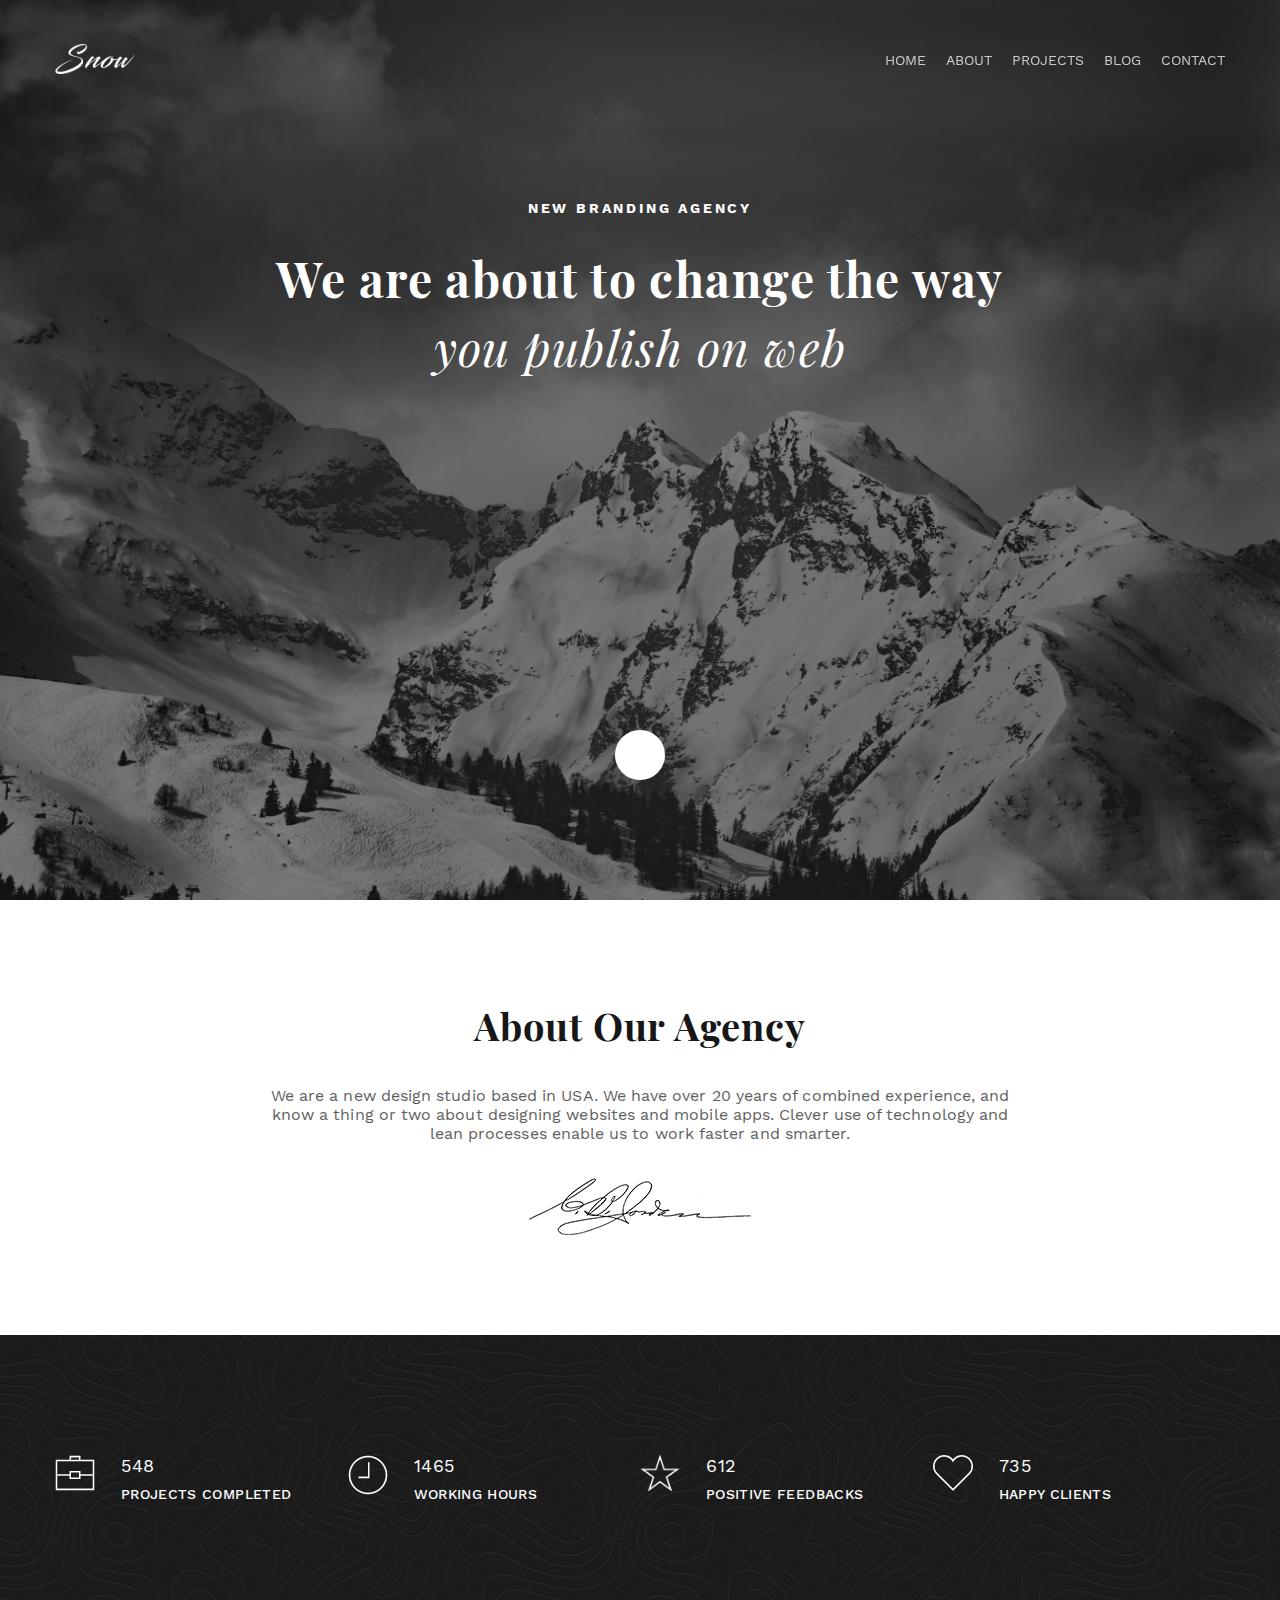
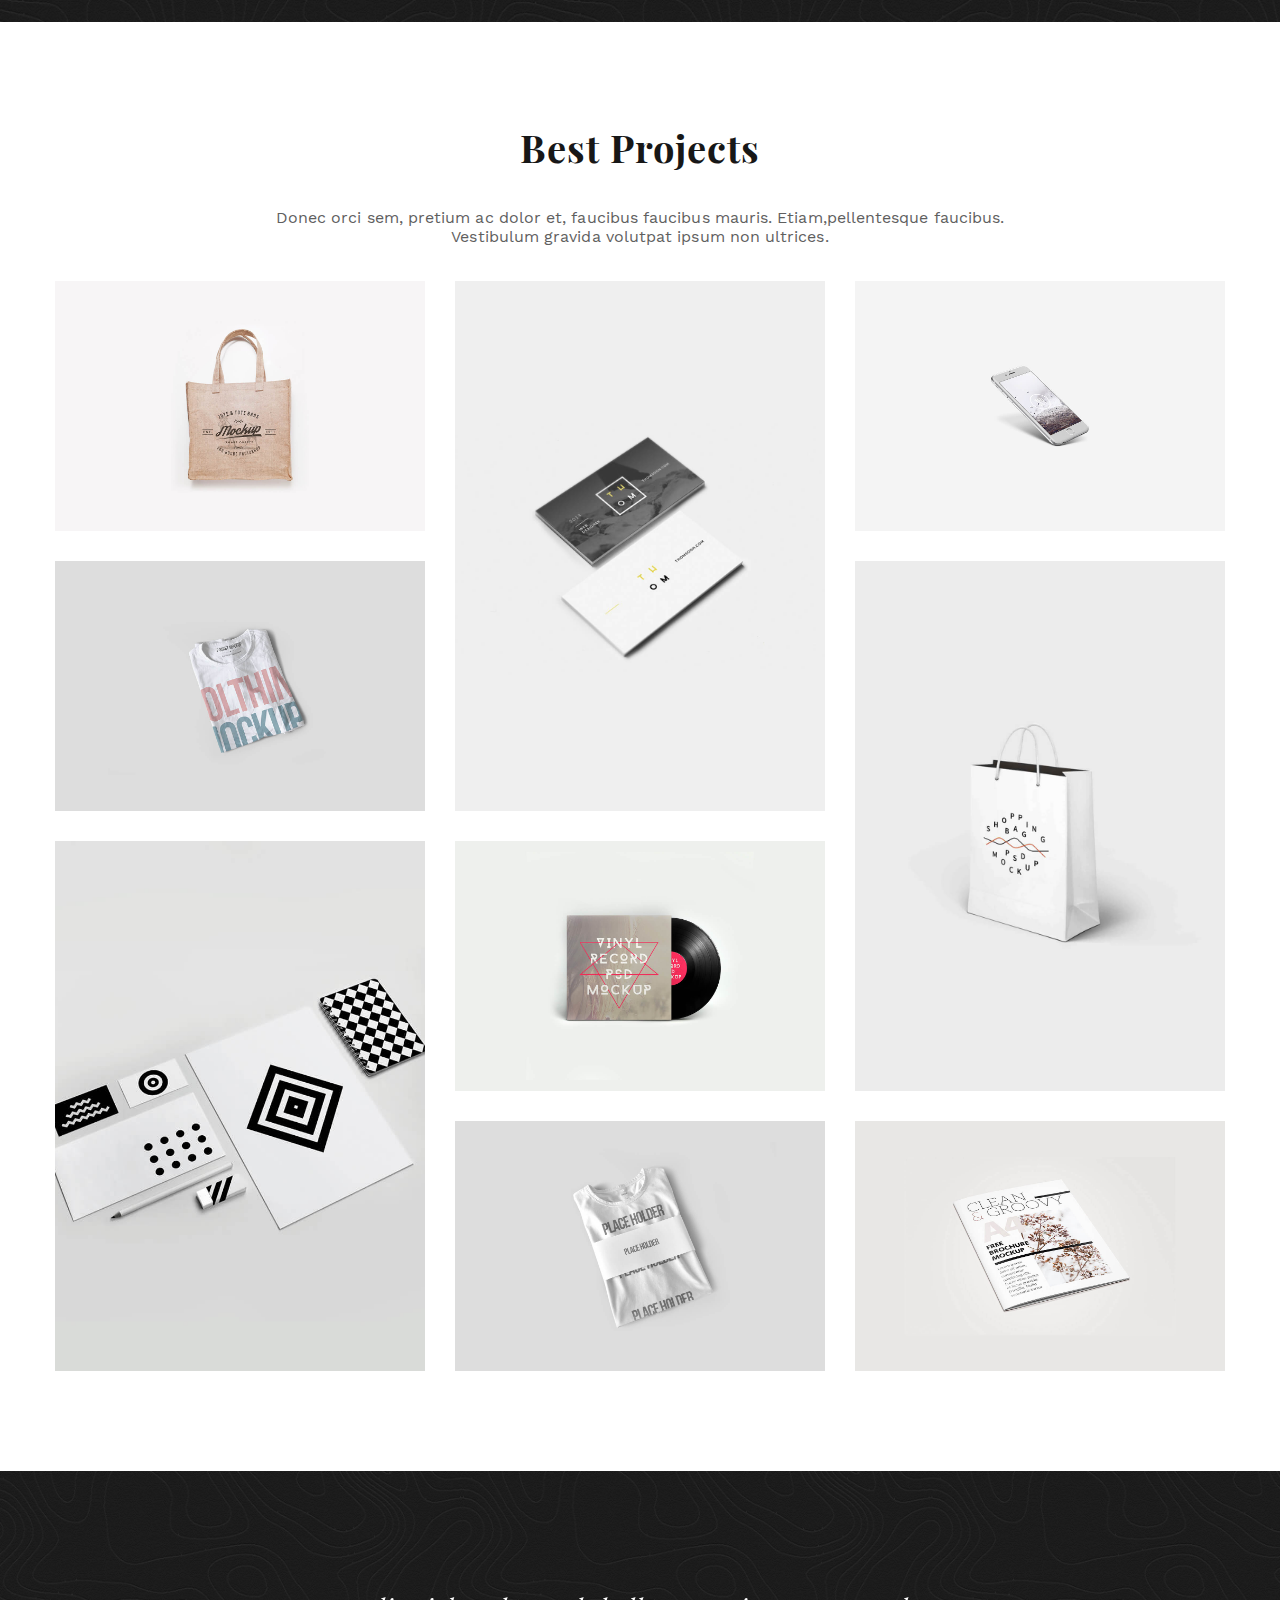
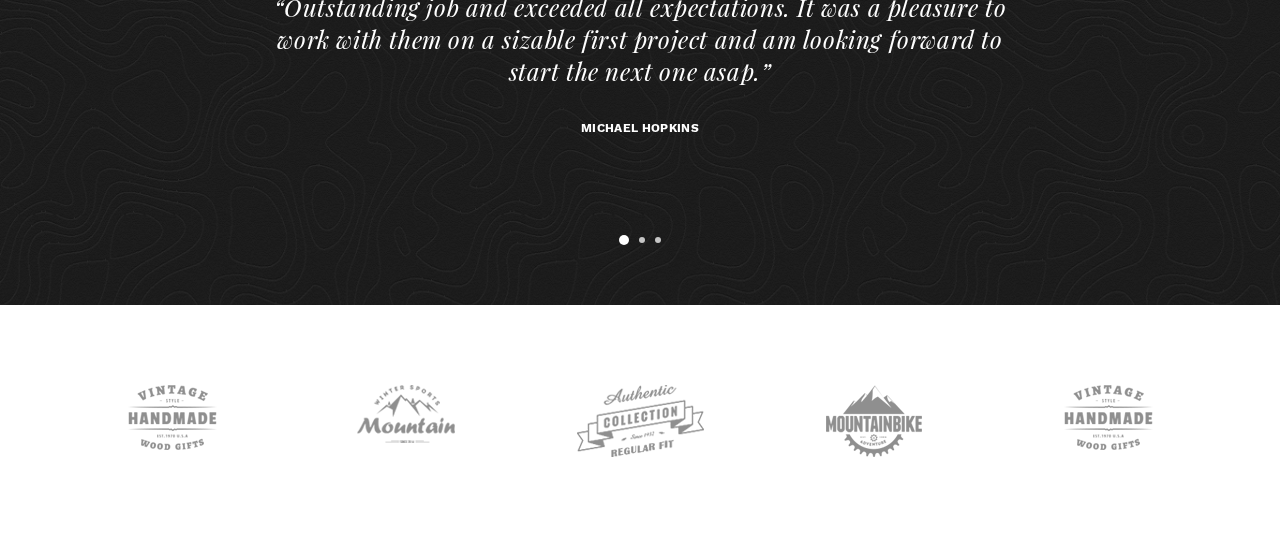
==== commit 40ec383c: "Create: clients slider section + media" ====
--- a/index.html
+++ b/index.html
@@ -249,7 +249,7 @@
 
       <section class="testimonials">
         <div class="container">
-          <div class="owl-carousel">
+          <div class="testimonials-wrapper owl-carousel">
             <div class="testimonials__item">
               <p class="p-text testimonials__text">
                 “Outstanding job and exceeded all expectations. It was a pleasure
@@ -274,11 +274,33 @@
             </div>
             <!-- /.testimonials__item -->
           </div>
-          <!-- /.owl-carousel -->
+          <!-- /.testimonials-wrapper .owl-carousel -->
         </div>
         <!-- /.container -->
       </section>
       <!-- /.testimonials -->
+
+      <section class="clients">
+        <div class="container">
+          <div class="clients-wrapper owl-carousel">
+            <div class="clients__item">
+              <img src="img/clients/c-1.png" alt="Client-1" class="clients__logo">
+            </div>
+            <div class="clients__item">
+              <img src="img/clients/c-2.png" alt="Client-2" class="clients__logo">
+            </div>
+            <div class="clients__item">
+              <img src="img/clients/c-3.png" alt="Client-3" class="clients__logo">
+            </div>
+            <div class="clients__item">
+              <img src="img/clients/c-4.png" alt="Client-4" class="clients__logo">
+            </div>
+          </div>
+          <!-- /.clients-wrapper -->
+        </div>
+        <!-- /.container -->
+      </section>
+      <!-- /.clients -->
     </main>
     <!-- /.main -->
 
--- a/css/style.css
+++ b/css/style.css
@@ -1,2 +1,2 @@
-@font-face{font-family:"WorkSans";src:local("☺"),url("../fonts/WorkSans-Regular.woff") format("woff"),url("../fonts/WorkSans-Regular.woff2") format("woff2");font-weight:400;font-style:normal}@font-face{font-family:"WorkSans";src:local("☺"),url("../fonts/WorkSans-Medium.woff") format("woff"),url("../fonts/WorkSans-Medium.woff2") format("woff2");font-weight:500;font-style:normal}@font-face{font-family:"WorkSans";src:local("☺"),url("../fonts/WorkSans-Bold.woff") format("woff"),url("../fonts/WorkSans-Bold.woff2") format("woff2");font-weight:700;font-style:normal}@font-face{font-family:"PlayfairDisplay";src:local("☺"),url("../fonts/PlayfairDisplay-Italic.woff") format("woff"),url("../fonts/PlayfairDisplay-Italic.woff2") format("woff2");font-weight:400;font-style:italic}@font-face{font-family:"PlayfairDisplay";src:local("☺"),url("../fonts/PlayfairDisplay-Bold.woff") format("woff"),url("../fonts/PlayfairDisplay-Bold.woff2") format("woff2");font-weight:700;font-style:normal}*{box-sizing:border-box}html{font-size:10px}body{position:relative;background:#171717;font-family:"WorkSans", Helvetica, sans-serif;color:#fff}.container{max-width:1170px;margin:0 auto}img{max-width:100%;height:auto}.button{outline:none;border:none;text-align:center;cursor:pointer;word-break:break-word;text-decoration:none}.title{margin-top:0;margin-bottom:0;word-break:break-word}.p-text{margin-top:0;margin-bottom:0;word-break:break-word}.link{text-decoration:none;word-break:break-word}.link:hover{cursor:pointer;text-decoration:underline}a.anchor{display:block;position:relative;top:-11rem;visibility:hidden}.header{position:fixed;top:0;left:0;right:0;z-index:100;width:100%;padding:4rem 0;transition:all ease-out .6s}.header-wrapper{display:flex;justify-content:space-between;align-items:center;min-height:4rem}.header--light{background:#fff}.header .logo{display:none}.header .logo__icon{width:8rem;height:3rem}.header .logo--visible{display:block}.header .nav__list{display:flex;margin:0;padding:0;list-style-type:none}.header .nav__item{margin-left:2rem}.header .nav__item:last-child{margin-bottom:0}.header .nav__link{font:normal 400 1.4rem "WorkSans";text-transform:uppercase}.header .nav__link--light{color:rgba(255,255,255,0.75)}.header .nav__link--light:hover{text-decoration:none;color:#fff;transition:color 0.3s ease}.header .nav__link--dark{color:rgba(23,23,23,0.75)}.header .nav__link--dark:hover{text-decoration:none;color:#171717;transition:color 0.3s ease}.header .mmenu{display:none;background:transparent;padding:0}.header .mmenu__icon{font-size:2.4rem}.header .mmenu__icon--light{color:rgba(255,255,255,0.75)}.header .mmenu__icon--dark{color:rgba(23,23,23,0.75)}.header .mmenu:hover .mmenu__icon{transition:color 0.3s ease}.header .mmenu:hover .mmenu__icon--light{color:#fff}.header .mmenu:hover .mmenu__icon--dark{color:#171717}.intro{position:relative;padding:12rem 0;height:100vh;width:100%;background:url(../img/intro-bg.jpg) no-repeat;background-size:cover;color:#fff}.intro .container{height:100%}.intro-overlay{position:absolute;top:0;right:0;left:0;bottom:0;z-index:2;width:100%;height:100%;background:rgba(23,23,23,0.5)}.intro-wrapper{position:relative;z-index:10;display:flex;flex-direction:column;justify-content:space-between;align-items:center;height:100%;padding-top:8rem}.intro__suptitle{margin-bottom:3rem;font:normal 700 1.4rem "WorkSans";letter-spacing:2.8px;text-transform:uppercase;text-align:center}.intro__title{margin-bottom:0.5rem;font:normal 700 4.8rem "PlayfairDisplay";letter-spacing:1.44px;text-align:center}.intro__subtitle{font:italic 400 4.8rem "PlayfairDisplay";letter-spacing:1.44px;text-align:center}.intro__button{margin-top:auto;display:flex;justify-content:center;align-items:center;width:5rem;height:5rem;border:2px solid #fff;border-radius:50%;background:#fff}.intro__button:hover{background:rgba(23,23,23,0.25);transition:background 0.3s ease}.intro__button:hover .intro__icon{color:#fff;transition:color 0.3s ease}.intro__icon{font-size:2.2rem;color:#5f5f5f}.about{padding:10rem 0;background:#fff;color:#171717}.about__title{margin-bottom:3.5rem;font:normal 700 3.8rem "PlayfairDisplay";letter-spacing:0.95px;text-align:center}.about__text{max-width:75rem;margin:0 auto 3.5rem;font:normal 400 1.6rem "WorkSans";letter-spacing:0.07px;color:#5f5f5f;text-align:center}.about__image{display:block;margin:0 auto}.numbers{padding:12rem 0;background:url(../img/pattern-bg.png) no-repeat;background-size:cover;color:#fff}.numbers-wrapper{display:flex;align-items:center;justify-content:space-between;flex-wrap:wrap}.numbers__item{display:flex;width:25%}.numbers__image{min-width:4rem;width:4rem;margin-right:2.6rem}.numbers__icon{width:100%;height:auto}.numbers__count{display:block;margin-bottom:1rem;font:normal 400 1.8rem "WorkSans";text-transform:uppercase;letter-spacing:0.54px;word-break:break-word}.numbers__name{display:block;font:normal 500 1.4rem "WorkSans";text-transform:uppercase;letter-spacing:0.35px}.projects{padding:10rem 0;background:#fff;color:#171717}.projects__title{margin-bottom:3.5rem;font:normal 700 3.8rem "PlayfairDisplay";letter-spacing:0.95px;text-align:center}.projects__text{max-width:75rem;margin:0 auto 3.5rem;font:normal 400 1.6rem "WorkSans";letter-spacing:0.07px;color:#5f5f5f;text-align:center}.projects .cards{display:grid;grid-template-columns:repeat(3, 1fr);grid-template-rows:repeat(4, 250px);grid-gap:3rem}.projects .cards__item{position:relative}.projects .cards__item:hover{cursor:pointer}.projects .cards__item:hover .cards__info{z-index:10;background:rgba(23,23,23,0.75);transition:background 0.3s ease}.projects .cards__item--2,.projects .cards__item--5,.projects .cards__item--6{grid-row:span 2}.projects .cards__image{width:100%;height:100%;object-fit:cover}.projects .cards__info{position:absolute;width:100%;height:100%;top:0;left:0;right:0;bottom:0;z-index:-10;display:flex;flex-direction:column;justify-content:center;align-items:center}.projects .cards__title{margin-bottom:2.5rem;font:normal 700 2.4rem "PlayfairDisplay";letter-spacing:0.72px;text-align:center;color:#fff}.projects .cards__subtitle{font:normal 500 1.4rem "WorkSans";letter-spacing:0.35px;text-transform:uppercase;text-align:center;color:#fff}.testimonials{padding:12rem 0 6rem;background:url(../img/pattern-bg--lg.png) no-repeat;background-size:cover;color:#fff}.testimonials__item{display:flex;flex-direction:column;justify-content:center;align-items:center}.testimonials__text{max-width:75rem;margin-bottom:3.5rem;font:italic 400 2.4rem "PlayfairDisplay";letter-spacing:0.6px;text-align:center}.testimonials__name{margin-bottom:10rem;font-:normal 500 1.4rem "WorkSans";text-transform:uppercase;letter-spacing:0.35px;text-align:center}.testimonials .owl-carousel .owl-dots{display:flex;justify-content:center;align-items:center;margin:0 auto}.testimonials .owl-carousel .owl-dot{width:0.6rem;height:0.6rem;margin:0 0.5rem;background:rgba(255,255,255,0.75);border-radius:50%}.testimonials .owl-carousel .owl-dot.active{width:1rem;height:1rem;background:#fff}@media (max-width: 1200px){.container{max-width:960px}.numbers{padding:10rem 0}.numbers-wrapper{justify-content:space-evenly}.numbers__item{width:35%}.numbers__item:nth-child(-n+2){margin-bottom:2rem}.testimonials{padding:10rem 0 5rem}.testimonials__name{margin-bottom:8rem}}@media (max-width: 991px){.container{max-width:700px}.header{padding:2rem 0}a.anchor{top:-7rem}.intro{padding:8rem 0}.intro__suptitle{margin-bottom:2rem}.intro__title{margin-bottom:1rem;font-size:4rem}.intro__subtitle{font-size:4rem}.about{padding:8rem 0}.about__title{margin-bottom:2rem}.about__text{max-width:100%;margin-bottom:2rem}.numbers{padding:8rem 0}.projects{padding:8rem 0}.projects__title{margin-bottom:2rem}.projects__text{max-width:100%}.projects .cards{grid-template-columns:repeat(2, 1fr);grid-template-rows:repeat(5, 250px);grid-gap:2rem}.testimonials{padding:8rem 0 4rem}.testimonials__text{max-width:100%}.testimonials__name{margin-bottom:6rem}}@media (max-width: 767px){.container{max-width:576px;width:90%}.header-wrapper{position:relative}.header .nav{position:absolute;top:6rem;right:0;z-index:100;padding:3rem}.header .nav--dark{background:#171717}.header .nav--light{background:#fff}.header .nav__list{flex-direction:column;align-items:flex-end}.header .nav__item{margin-left:0;margin-bottom:1.5rem}.header .nav--hidden{display:none}.header .mmenu{display:block}.intro{padding:6rem 0}.intro-wrapper{padding-top:6rem}.intro__title{font-size:3.6rem}.intro__subtitle{font-size:3.2rem}.about{padding:6rem 0}.about__title{font-size:3.2rem}.about__text{font-size:1.5rem}.numbers{padding:6rem 0}.numbers__item{width:100%}.numbers__item:nth-child(-n+3){margin-bottom:2rem}.projects{padding:6rem 0}.projects__title{font-size:3.2rem}.projects__text{margin-bottom:2rem;font-size:1.5rem}.projects .cards{grid-template-columns:repeat(1, 1fr);grid-template-rows:repeat(9, 288px);grid-gap:1.5rem}.projects .cards__item--2,.projects .cards__item--5,.projects .cards__item--6{grid-row:span 1}.testimonials{padding:6rem 0 4rem}.testimonials__text{margin-bottom:2rem;font-size:2rem}.testimonials__name{margin-bottom:4rem}}@media (max-width: 575px){.intro{padding:6rem 0 4rem}}
+@font-face{font-family:"WorkSans";src:local("☺"),url("../fonts/WorkSans-Regular.woff") format("woff"),url("../fonts/WorkSans-Regular.woff2") format("woff2");font-weight:400;font-style:normal}@font-face{font-family:"WorkSans";src:local("☺"),url("../fonts/WorkSans-Medium.woff") format("woff"),url("../fonts/WorkSans-Medium.woff2") format("woff2");font-weight:500;font-style:normal}@font-face{font-family:"WorkSans";src:local("☺"),url("../fonts/WorkSans-Bold.woff") format("woff"),url("../fonts/WorkSans-Bold.woff2") format("woff2");font-weight:700;font-style:normal}@font-face{font-family:"PlayfairDisplay";src:local("☺"),url("../fonts/PlayfairDisplay-Italic.woff") format("woff"),url("../fonts/PlayfairDisplay-Italic.woff2") format("woff2");font-weight:400;font-style:italic}@font-face{font-family:"PlayfairDisplay";src:local("☺"),url("../fonts/PlayfairDisplay-Bold.woff") format("woff"),url("../fonts/PlayfairDisplay-Bold.woff2") format("woff2");font-weight:700;font-style:normal}*{box-sizing:border-box}html{font-size:10px}body{position:relative;background:#171717;font-family:"WorkSans", Helvetica, sans-serif;color:#fff}.container{max-width:1170px;margin:0 auto}img{max-width:100%;height:auto}.button{outline:none;border:none;text-align:center;cursor:pointer;word-break:break-word;text-decoration:none}.title{margin-top:0;margin-bottom:0;word-break:break-word}.p-text{margin-top:0;margin-bottom:0;word-break:break-word}.link{text-decoration:none;word-break:break-word}.link:hover{cursor:pointer;text-decoration:underline}a.anchor{display:block;position:relative;top:-11rem;visibility:hidden}.header{position:fixed;top:0;left:0;right:0;z-index:100;width:100%;padding:4rem 0;transition:all ease-out .6s}.header-wrapper{display:flex;justify-content:space-between;align-items:center;min-height:4rem}.header--light{background:#fff}.header .logo{display:none}.header .logo__icon{width:8rem;height:3rem}.header .logo--visible{display:block}.header .nav__list{display:flex;margin:0;padding:0;list-style-type:none}.header .nav__item{margin-left:2rem}.header .nav__item:last-child{margin-bottom:0}.header .nav__link{font:normal 400 1.4rem "WorkSans";text-transform:uppercase}.header .nav__link--light{color:rgba(255,255,255,0.75)}.header .nav__link--light:hover{text-decoration:none;color:#fff;transition:color 0.3s ease}.header .nav__link--dark{color:rgba(23,23,23,0.75)}.header .nav__link--dark:hover{text-decoration:none;color:#171717;transition:color 0.3s ease}.header .mmenu{display:none;background:transparent;padding:0}.header .mmenu__icon{font-size:2.4rem}.header .mmenu__icon--light{color:rgba(255,255,255,0.75)}.header .mmenu__icon--dark{color:rgba(23,23,23,0.75)}.header .mmenu:hover .mmenu__icon{transition:color 0.3s ease}.header .mmenu:hover .mmenu__icon--light{color:#fff}.header .mmenu:hover .mmenu__icon--dark{color:#171717}.intro{position:relative;padding:12rem 0;height:100vh;width:100%;background:url(../img/intro-bg.jpg) no-repeat;background-size:cover;color:#fff}.intro .container{height:100%}.intro-overlay{position:absolute;top:0;right:0;left:0;bottom:0;z-index:2;width:100%;height:100%;background:rgba(23,23,23,0.5)}.intro-wrapper{position:relative;z-index:10;display:flex;flex-direction:column;justify-content:space-between;align-items:center;height:100%;padding-top:8rem}.intro__suptitle{margin-bottom:3rem;font:normal 700 1.4rem "WorkSans";letter-spacing:2.8px;text-transform:uppercase;text-align:center}.intro__title{margin-bottom:0.5rem;font:normal 700 4.8rem "PlayfairDisplay";letter-spacing:1.44px;text-align:center}.intro__subtitle{font:italic 400 4.8rem "PlayfairDisplay";letter-spacing:1.44px;text-align:center}.intro__button{margin-top:auto;display:flex;justify-content:center;align-items:center;width:5rem;height:5rem;border:2px solid #fff;border-radius:50%;background:#fff}.intro__button:hover{background:rgba(23,23,23,0.25);transition:background 0.3s ease}.intro__button:hover .intro__icon{color:#fff;transition:color 0.3s ease}.intro__icon{font-size:2.2rem;color:#5f5f5f}.about{padding:10rem 0;background:#fff;color:#171717}.about__title{margin-bottom:3.5rem;font:normal 700 3.8rem "PlayfairDisplay";letter-spacing:0.95px;text-align:center}.about__text{max-width:75rem;margin:0 auto 3.5rem;font:normal 400 1.6rem "WorkSans";letter-spacing:0.07px;color:#5f5f5f;text-align:center}.about__image{display:block;margin:0 auto}.numbers{padding:12rem 0;background:url(../img/pattern-bg.png) no-repeat;background-size:cover;color:#fff}.numbers-wrapper{display:flex;align-items:center;justify-content:space-between;flex-wrap:wrap}.numbers__item{display:flex;width:25%}.numbers__image{min-width:4rem;width:4rem;margin-right:2.6rem}.numbers__icon{width:100%;height:auto}.numbers__count{display:block;margin-bottom:1rem;font:normal 400 1.8rem "WorkSans";text-transform:uppercase;letter-spacing:0.54px;word-break:break-word}.numbers__name{display:block;font:normal 500 1.4rem "WorkSans";text-transform:uppercase;letter-spacing:0.35px}.projects{padding:10rem 0;background:#fff;color:#171717}.projects__title{margin-bottom:3.5rem;font:normal 700 3.8rem "PlayfairDisplay";letter-spacing:0.95px;text-align:center}.projects__text{max-width:75rem;margin:0 auto 3.5rem;font:normal 400 1.6rem "WorkSans";letter-spacing:0.07px;color:#5f5f5f;text-align:center}.projects .cards{display:grid;grid-template-columns:repeat(3, 1fr);grid-template-rows:repeat(4, 250px);grid-gap:3rem}.projects .cards__item{position:relative}.projects .cards__item:hover{cursor:pointer}.projects .cards__item:hover .cards__info{z-index:10;background:rgba(23,23,23,0.75);transition:background 0.3s ease}.projects .cards__item--2,.projects .cards__item--5,.projects .cards__item--6{grid-row:span 2}.projects .cards__image{width:100%;height:100%;object-fit:cover}.projects .cards__info{position:absolute;width:100%;height:100%;top:0;left:0;right:0;bottom:0;z-index:-10;display:flex;flex-direction:column;justify-content:center;align-items:center}.projects .cards__title{margin-bottom:2.5rem;font:normal 700 2.4rem "PlayfairDisplay";letter-spacing:0.72px;text-align:center;color:#fff}.projects .cards__subtitle{font:normal 500 1.4rem "WorkSans";letter-spacing:0.35px;text-transform:uppercase;text-align:center;color:#fff}.testimonials{padding:12rem 0 6rem;background:url(../img/pattern-bg--lg.png) no-repeat;background-size:cover;color:#fff}.testimonials__item{display:flex;flex-direction:column;justify-content:center;align-items:center}.testimonials__text{max-width:75rem;margin-bottom:3.5rem;font:italic 400 2.4rem "PlayfairDisplay";letter-spacing:0.6px;text-align:center}.testimonials__name{margin-bottom:10rem;font-:normal 500 1.4rem "WorkSans";text-transform:uppercase;letter-spacing:0.35px;text-align:center}.testimonials .owl-carousel .owl-dots{display:flex;justify-content:center;align-items:center;margin:0 auto}.testimonials .owl-carousel .owl-dot{width:0.6rem;height:0.6rem;margin:0 0.5rem;background:rgba(255,255,255,0.75);border-radius:50%}.testimonials .owl-carousel .owl-dot.active{width:1rem;height:1rem;background:#fff}.clients{padding:8rem 0;background:#fff}.clients-wrapper{display:flex;justify-content:space-between;align-items:center}.clients__item{display:flex;justify-content:center;align-items:center}.clients .owl-carousel .owl-item img{width:auto;height:100%}@media (max-width: 1200px){.container{max-width:960px}.numbers{padding:10rem 0}.numbers-wrapper{justify-content:space-evenly}.numbers__item{width:35%}.numbers__item:nth-child(-n+2){margin-bottom:2rem}.testimonials{padding:10rem 0 5rem}.testimonials__name{margin-bottom:8rem}}@media (max-width: 991px){.container{max-width:700px}.header{padding:2rem 0}a.anchor{top:-7rem}.intro{padding:8rem 0}.intro__suptitle{margin-bottom:2rem}.intro__title{margin-bottom:1rem;font-size:4rem}.intro__subtitle{font-size:4rem}.about{padding:8rem 0}.about__title{margin-bottom:2rem}.about__text{max-width:100%;margin-bottom:2rem}.numbers{padding:8rem 0}.projects{padding:8rem 0}.projects__title{margin-bottom:2rem}.projects__text{max-width:100%}.projects .cards{grid-template-columns:repeat(2, 1fr);grid-template-rows:repeat(5, 250px);grid-gap:2rem}.testimonials{padding:8rem 0 4rem}.testimonials__text{max-width:100%}.testimonials__name{margin-bottom:6rem}}@media (max-width: 767px){.container{max-width:576px;width:90%}.header-wrapper{position:relative}.header .nav{position:absolute;top:6rem;right:0;z-index:100;padding:3rem}.header .nav--dark{background:#171717}.header .nav--light{background:#fff}.header .nav__list{flex-direction:column;align-items:flex-end}.header .nav__item{margin-left:0;margin-bottom:1.5rem}.header .nav--hidden{display:none}.header .mmenu{display:block}.intro{padding:6rem 0}.intro-wrapper{padding-top:6rem}.intro__title{font-size:3.6rem}.intro__subtitle{font-size:3.2rem}.about{padding:6rem 0}.about__title{font-size:3.2rem}.about__text{font-size:1.5rem}.numbers{padding:6rem 0}.numbers__item{width:100%}.numbers__item:nth-child(-n+3){margin-bottom:2rem}.projects{padding:6rem 0}.projects__title{font-size:3.2rem}.projects__text{margin-bottom:2rem;font-size:1.5rem}.projects .cards{grid-template-columns:repeat(1, 1fr);grid-template-rows:repeat(9, 288px);grid-gap:1.5rem}.projects .cards__item--2,.projects .cards__item--5,.projects .cards__item--6{grid-row:span 1}.testimonials{padding:6rem 0 4rem}.testimonials__text{margin-bottom:2rem;font-size:2rem}.testimonials__name{margin-bottom:4rem}.clients{padding:6rem 0}}@media (max-width: 575px){.intro{padding:6rem 0 4rem}}
 /*# sourceMappingURL=style.css.map */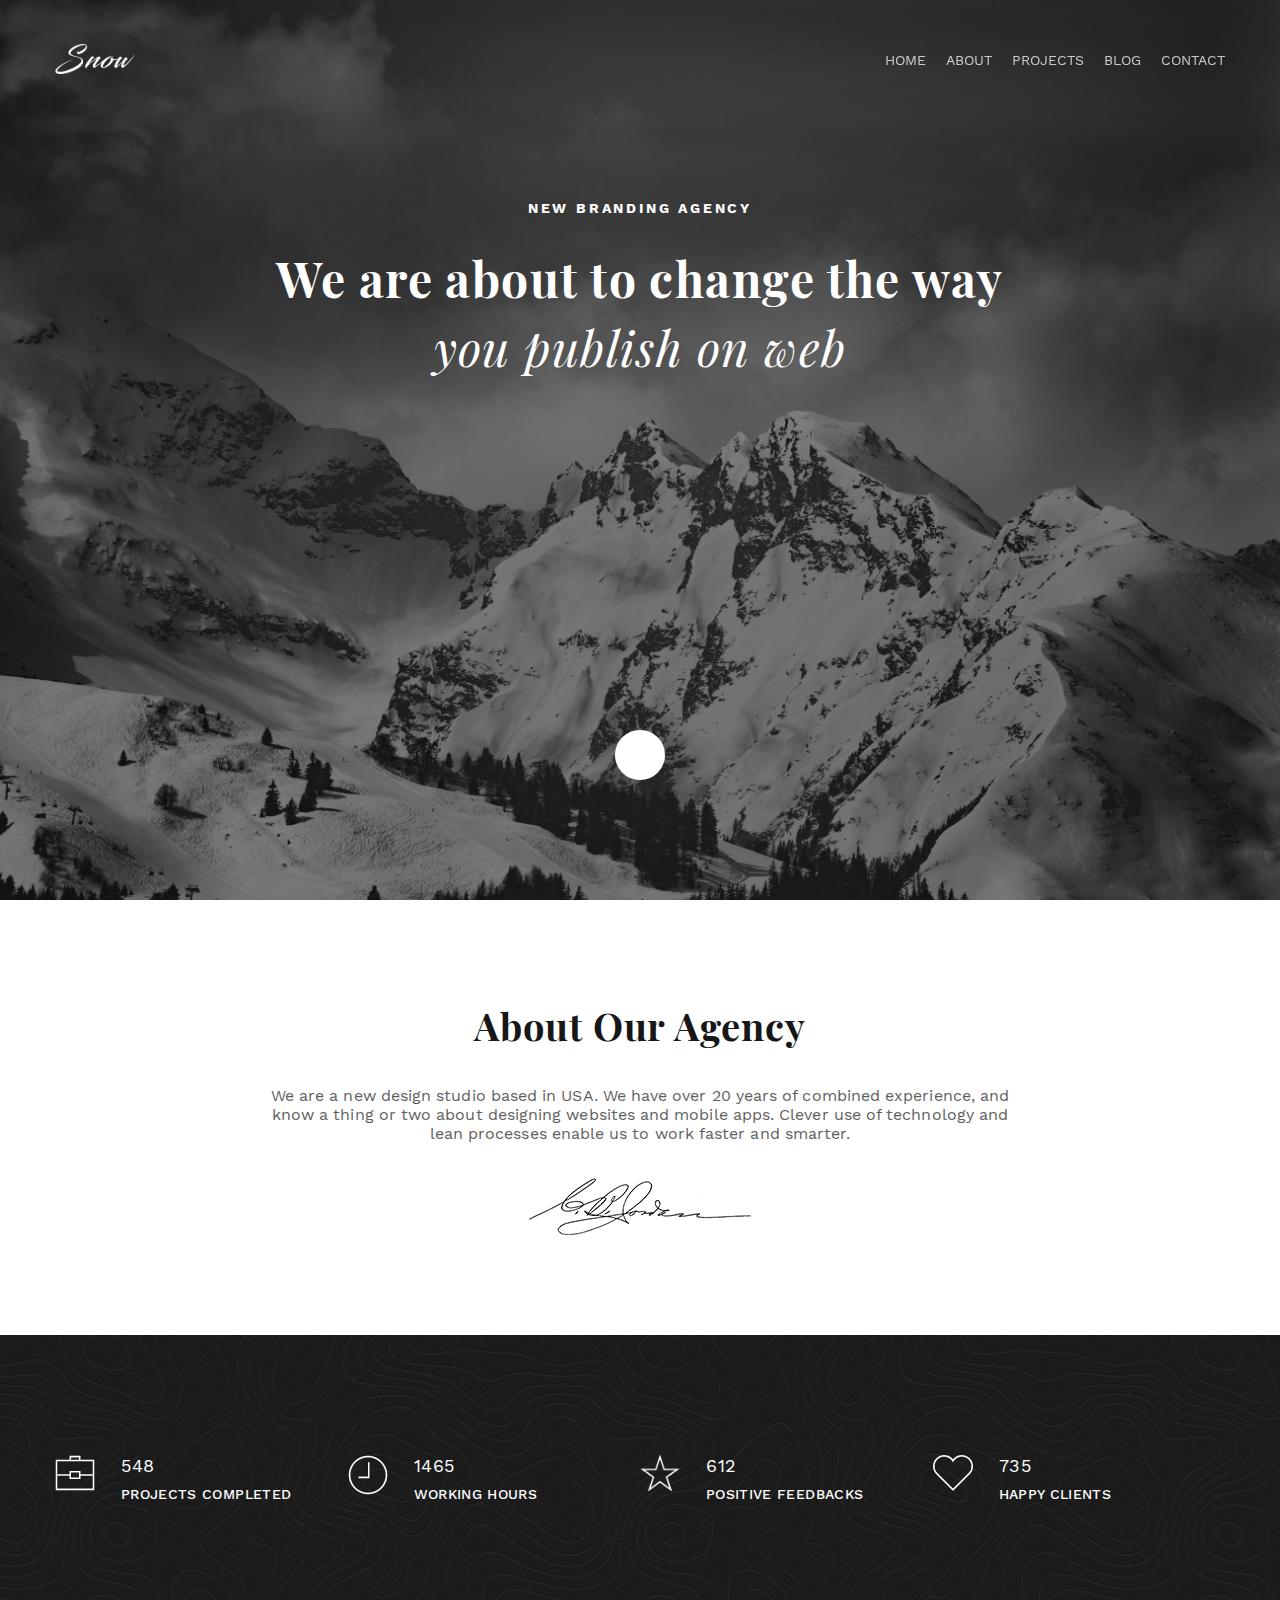
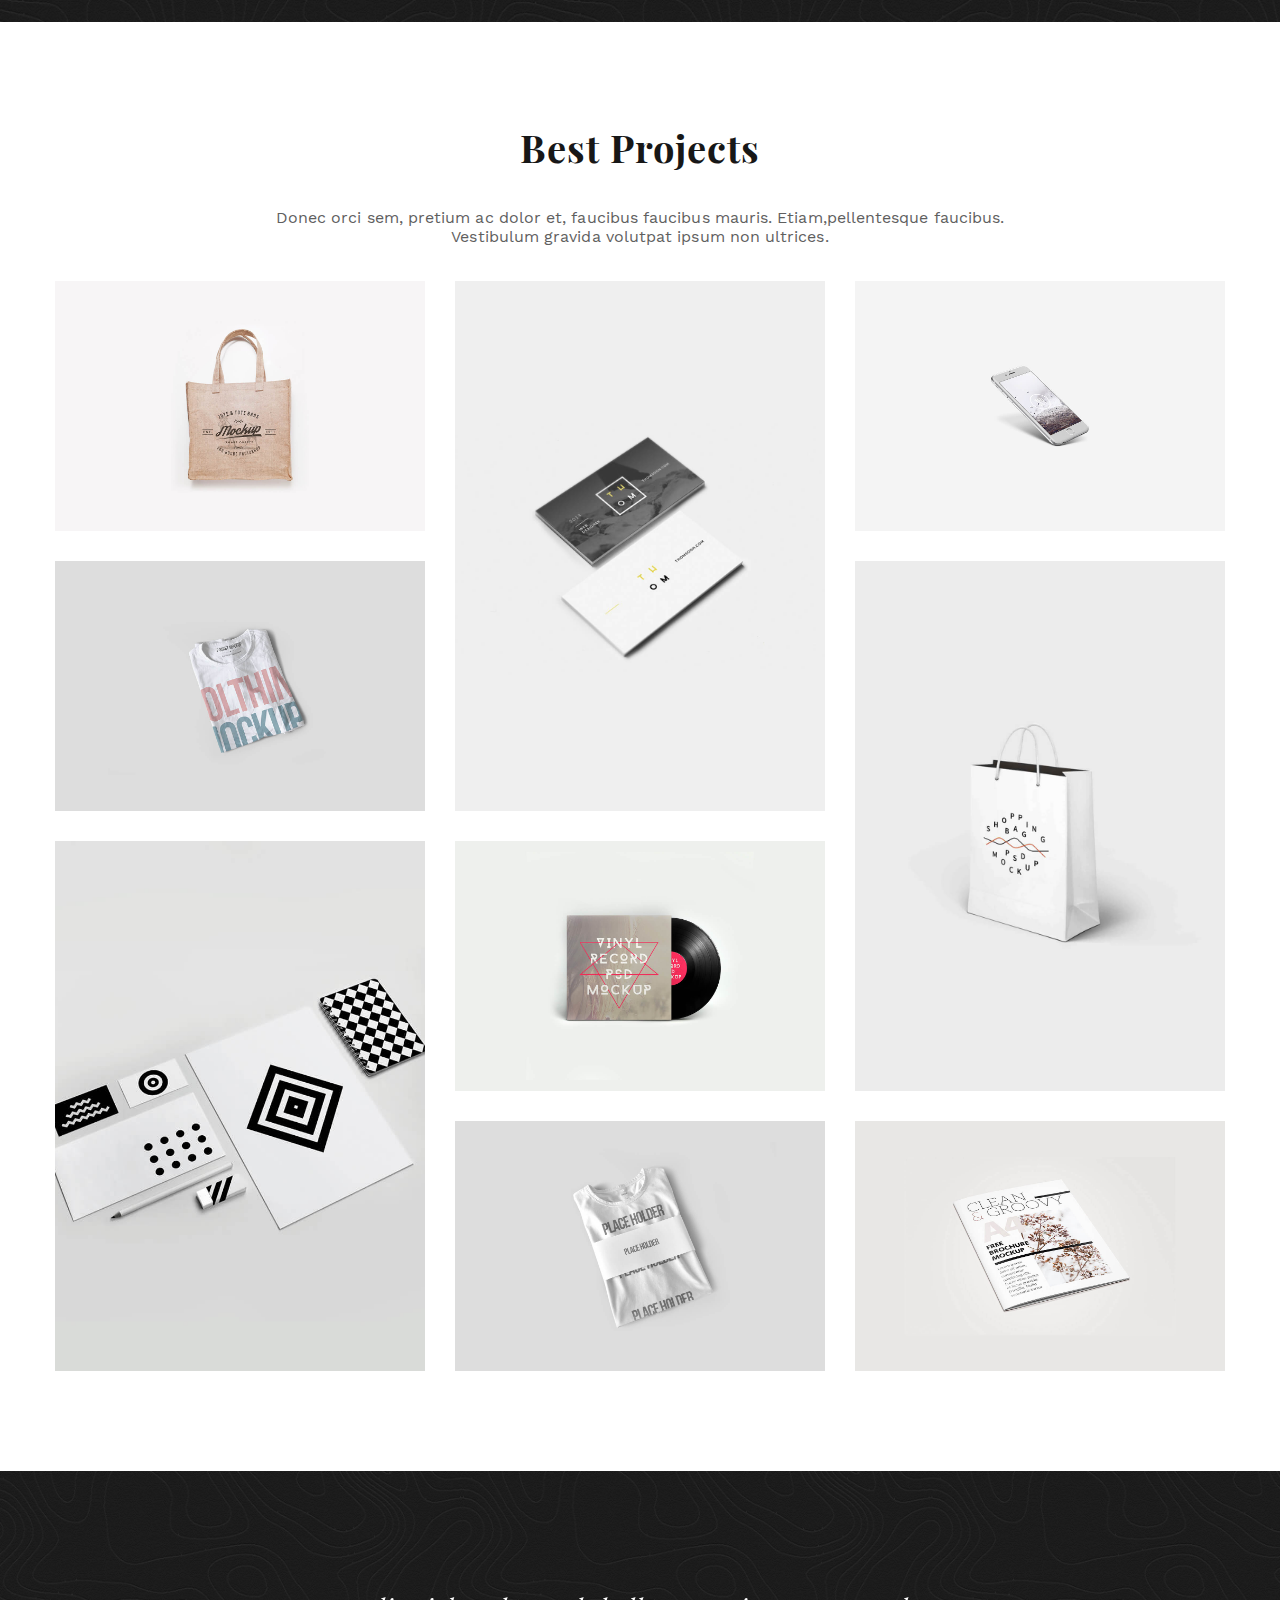
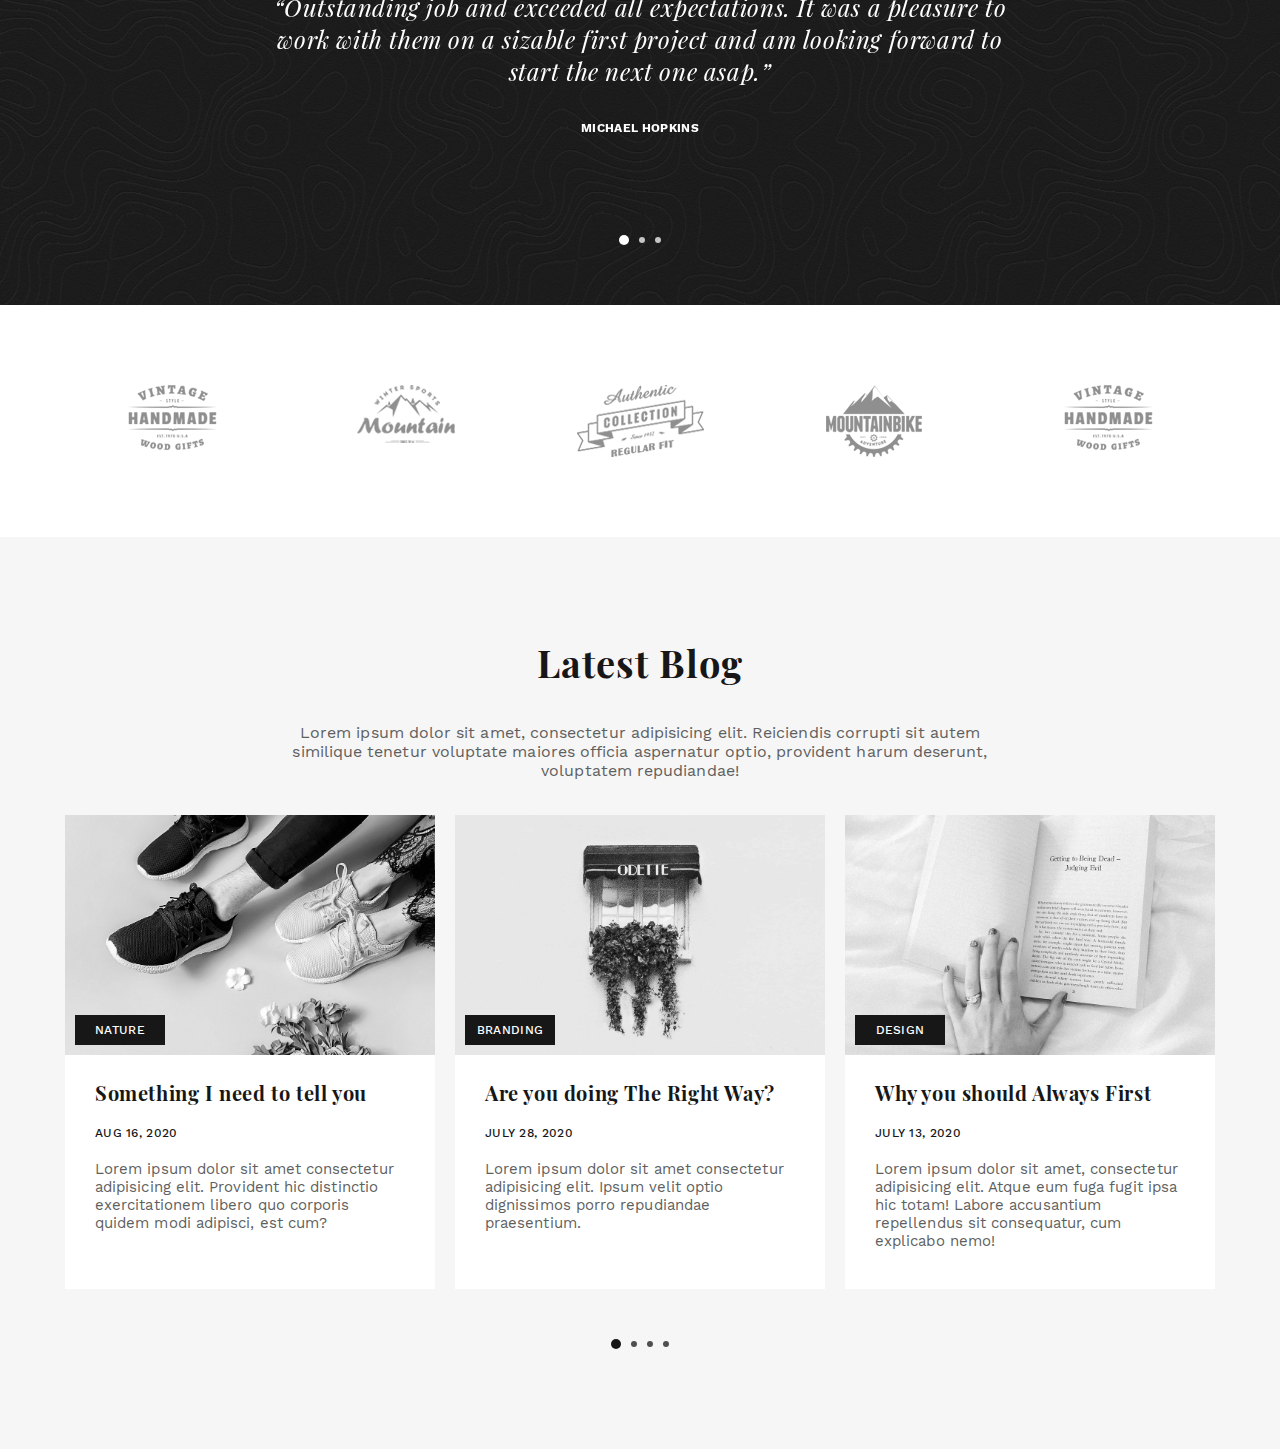
==== commit 045d2f40: "Create: blog section + media" ====
--- a/index.html
+++ b/index.html
@@ -48,7 +48,7 @@
                 <a href="#projects" class="nav__link nav__link--light link">Projects</a>
               </li>
               <li class="nav__item">
-                <a href="#" class="nav__link nav__link--light link">Blog</a>
+                <a href="#blog" class="nav__link nav__link--light link">Blog</a>
               </li>
               <li class="nav__item">
                 <a href="#" class="nav__link nav__link--light link">Contact</a>
@@ -301,6 +301,122 @@
         <!-- /.container -->
       </section>
       <!-- /.clients -->
+
+      <a id="blog" class="anchor"></a>
+      <section class="blog">
+        <div class="container">
+          <div class="blog-wrapper">
+            <h2 class="blog__title title">
+              Latest Blog
+            </h2>
+            <p class="p-text blog__text">
+              Lorem ipsum dolor sit amet, consectetur adipisicing elit. Reiciendis corrupti sit autem similique tenetur voluptate maiores officia aspernatur optio, provident harum deserunt, voluptatem repudiandae!
+            </p>
+            <div class="blog__cards cards owl-carousel">
+              <div class="cards__item">
+                <div class="cards__image-wrapper">
+                  <img src="img/blog/b-1.jpg" alt="Blog-1" class="cards__image">
+                  <span class="cards__tag">Nature</span>
+                </div>
+                <div class="cards__content">
+                  <h3 class="cards__title title">
+                    Something I need to tell you
+                  </h3>
+                  <span class="cards__date">Aug 16, 2020</span>
+                  <p class="p-text cards__text">
+                    Lorem ipsum dolor sit amet consectetur adipisicing elit. Provident hic distinctio exercitationem libero quo corporis quidem modi adipisci, est cum?
+                  </p>
+                </div>
+              </div>
+              <!-- /.cards__item -->
+              <div class="cards__item">
+                <div class="cards__image-wrapper">
+                  <img src="img/blog/b-2.jpg" alt="Blog-2" class="cards__image">
+                  <span class="cards__tag">Branding</span>
+                </div>
+                <div class="cards__content">
+                  <h3 class="cards__title title">
+                    Are you doing The Right Way?
+                  </h3>
+                  <span class="cards__date">July 28, 2020</span>
+                  <p class="p-text cards__text">
+                    Lorem ipsum dolor sit amet consectetur adipisicing elit. Ipsum velit optio dignissimos porro repudiandae praesentium.
+                  </p>
+                </div>
+              </div>
+              <!-- /.cards__item -->
+              <div class="cards__item">
+                <div class="cards__image-wrapper">
+                  <img src="img/blog/b-3.jpg" alt="Blog-3" class="cards__image">
+                  <span class="cards__tag">Design</span>
+                </div>
+                <div class="cards__content">
+                  <h3 class="cards__title title">
+                    Why you should Always First
+                  </h3>
+                  <span class="cards__date">July 13, 2020</span>
+                  <p class="p-text cards__text">
+                    Lorem ipsum dolor sit amet, consectetur adipisicing elit. Atque eum fuga fugit ipsa hic totam! Labore accusantium repellendus sit consequatur, cum explicabo nemo!
+                  </p>
+                </div>
+              </div>
+              <!-- /.cards__item -->
+              <div class="cards__item">
+                <div class="cards__image-wrapper">
+                  <img src="img/blog/b-4.jpg" alt="Blog-4" class="cards__image">
+                  <span class="cards__tag">Work</span>
+                </div>
+                <div class="cards__content">
+                  <h3 class="cards__title title">
+                    Lorem ipsum dolor sit.
+                  </h3>
+                  <span class="cards__date">June 30, 2020</span>
+                  <p class="p-text cards__text">
+                    Lorem ipsum, dolor sit amet consectetur adipisicing elit. Error adipisci vitae, ipsum nulla odit accusantium.
+                  </p>
+                </div>
+              </div>
+              <!-- /.cards__item -->
+              <div class="cards__item">
+                <div class="cards__image-wrapper">
+                  <img src="img/blog/b-5.jpg" alt="Blog-5" class="cards__image">
+                  <span class="cards__tag">Sport</span>
+                </div>
+                <div class="cards__content">
+                  <h3 class="cards__title title">
+                    Lorem ipsum sit amet dolor.
+                  </h3>
+                  <span class="cards__date">June 13, 2020</span>
+                  <p class="p-text cards__text">
+                    Lorem ipsum dolor sit amet consectetur adipisicing elit. Soluta exercitationem consectetur, atque enim assumenda recusandae pariatur veritatis sunt eius corporis quo placeat!
+                  </p>
+                </div>
+              </div>
+              <!-- /.cards__item -->
+              <div class="cards__item">
+                <div class="cards__image-wrapper">
+                  <img src="img/blog/b-6.jpg" alt="Blog-6" class="cards__image">
+                  <span class="cards__tag">Work</span>
+                </div>
+                <div class="cards__content">
+                  <h3 class="cards__title title">
+                    Lorem ipsum dolor sit amet consectetur.
+                  </h3>
+                  <span class="cards__date">May 22, 2020</span>
+                  <p class="p-text cards__text">
+                    Lorem, ipsum dolor sit amet consectetur adipisicing elit. Nisi, quibusdam. Quod quia molestias, veritatis porro laudantium quo quas dicta temporibus a!
+                  </p>
+                </div>
+              </div>
+              <!-- /.cards__item -->
+            </div>
+            <!-- /.cards -->
+          </div>
+          <!-- /.blog-wrapper -->
+        </div>
+        <!-- /.container -->
+      </section>
+      <!-- /.blog -->
     </main>
     <!-- /.main -->
 
--- a/css/style.css
+++ b/css/style.css
@@ -1,2 +1,2 @@
-@font-face{font-family:"WorkSans";src:local("☺"),url("../fonts/WorkSans-Regular.woff") format("woff"),url("../fonts/WorkSans-Regular.woff2") format("woff2");font-weight:400;font-style:normal}@font-face{font-family:"WorkSans";src:local("☺"),url("../fonts/WorkSans-Medium.woff") format("woff"),url("../fonts/WorkSans-Medium.woff2") format("woff2");font-weight:500;font-style:normal}@font-face{font-family:"WorkSans";src:local("☺"),url("../fonts/WorkSans-Bold.woff") format("woff"),url("../fonts/WorkSans-Bold.woff2") format("woff2");font-weight:700;font-style:normal}@font-face{font-family:"PlayfairDisplay";src:local("☺"),url("../fonts/PlayfairDisplay-Italic.woff") format("woff"),url("../fonts/PlayfairDisplay-Italic.woff2") format("woff2");font-weight:400;font-style:italic}@font-face{font-family:"PlayfairDisplay";src:local("☺"),url("../fonts/PlayfairDisplay-Bold.woff") format("woff"),url("../fonts/PlayfairDisplay-Bold.woff2") format("woff2");font-weight:700;font-style:normal}*{box-sizing:border-box}html{font-size:10px}body{position:relative;background:#171717;font-family:"WorkSans", Helvetica, sans-serif;color:#fff}.container{max-width:1170px;margin:0 auto}img{max-width:100%;height:auto}.button{outline:none;border:none;text-align:center;cursor:pointer;word-break:break-word;text-decoration:none}.title{margin-top:0;margin-bottom:0;word-break:break-word}.p-text{margin-top:0;margin-bottom:0;word-break:break-word}.link{text-decoration:none;word-break:break-word}.link:hover{cursor:pointer;text-decoration:underline}a.anchor{display:block;position:relative;top:-11rem;visibility:hidden}.header{position:fixed;top:0;left:0;right:0;z-index:100;width:100%;padding:4rem 0;transition:all ease-out .6s}.header-wrapper{display:flex;justify-content:space-between;align-items:center;min-height:4rem}.header--light{background:#fff}.header .logo{display:none}.header .logo__icon{width:8rem;height:3rem}.header .logo--visible{display:block}.header .nav__list{display:flex;margin:0;padding:0;list-style-type:none}.header .nav__item{margin-left:2rem}.header .nav__item:last-child{margin-bottom:0}.header .nav__link{font:normal 400 1.4rem "WorkSans";text-transform:uppercase}.header .nav__link--light{color:rgba(255,255,255,0.75)}.header .nav__link--light:hover{text-decoration:none;color:#fff;transition:color 0.3s ease}.header .nav__link--dark{color:rgba(23,23,23,0.75)}.header .nav__link--dark:hover{text-decoration:none;color:#171717;transition:color 0.3s ease}.header .mmenu{display:none;background:transparent;padding:0}.header .mmenu__icon{font-size:2.4rem}.header .mmenu__icon--light{color:rgba(255,255,255,0.75)}.header .mmenu__icon--dark{color:rgba(23,23,23,0.75)}.header .mmenu:hover .mmenu__icon{transition:color 0.3s ease}.header .mmenu:hover .mmenu__icon--light{color:#fff}.header .mmenu:hover .mmenu__icon--dark{color:#171717}.intro{position:relative;padding:12rem 0;height:100vh;width:100%;background:url(../img/intro-bg.jpg) no-repeat;background-size:cover;color:#fff}.intro .container{height:100%}.intro-overlay{position:absolute;top:0;right:0;left:0;bottom:0;z-index:2;width:100%;height:100%;background:rgba(23,23,23,0.5)}.intro-wrapper{position:relative;z-index:10;display:flex;flex-direction:column;justify-content:space-between;align-items:center;height:100%;padding-top:8rem}.intro__suptitle{margin-bottom:3rem;font:normal 700 1.4rem "WorkSans";letter-spacing:2.8px;text-transform:uppercase;text-align:center}.intro__title{margin-bottom:0.5rem;font:normal 700 4.8rem "PlayfairDisplay";letter-spacing:1.44px;text-align:center}.intro__subtitle{font:italic 400 4.8rem "PlayfairDisplay";letter-spacing:1.44px;text-align:center}.intro__button{margin-top:auto;display:flex;justify-content:center;align-items:center;width:5rem;height:5rem;border:2px solid #fff;border-radius:50%;background:#fff}.intro__button:hover{background:rgba(23,23,23,0.25);transition:background 0.3s ease}.intro__button:hover .intro__icon{color:#fff;transition:color 0.3s ease}.intro__icon{font-size:2.2rem;color:#5f5f5f}.about{padding:10rem 0;background:#fff;color:#171717}.about__title{margin-bottom:3.5rem;font:normal 700 3.8rem "PlayfairDisplay";letter-spacing:0.95px;text-align:center}.about__text{max-width:75rem;margin:0 auto 3.5rem;font:normal 400 1.6rem "WorkSans";letter-spacing:0.07px;color:#5f5f5f;text-align:center}.about__image{display:block;margin:0 auto}.numbers{padding:12rem 0;background:url(../img/pattern-bg.png) no-repeat;background-size:cover;color:#fff}.numbers-wrapper{display:flex;align-items:center;justify-content:space-between;flex-wrap:wrap}.numbers__item{display:flex;width:25%}.numbers__image{min-width:4rem;width:4rem;margin-right:2.6rem}.numbers__icon{width:100%;height:auto}.numbers__count{display:block;margin-bottom:1rem;font:normal 400 1.8rem "WorkSans";text-transform:uppercase;letter-spacing:0.54px;word-break:break-word}.numbers__name{display:block;font:normal 500 1.4rem "WorkSans";text-transform:uppercase;letter-spacing:0.35px}.projects{padding:10rem 0;background:#fff;color:#171717}.projects__title{margin-bottom:3.5rem;font:normal 700 3.8rem "PlayfairDisplay";letter-spacing:0.95px;text-align:center}.projects__text{max-width:75rem;margin:0 auto 3.5rem;font:normal 400 1.6rem "WorkSans";letter-spacing:0.07px;color:#5f5f5f;text-align:center}.projects .cards{display:grid;grid-template-columns:repeat(3, 1fr);grid-template-rows:repeat(4, 250px);grid-gap:3rem}.projects .cards__item{position:relative}.projects .cards__item:hover{cursor:pointer}.projects .cards__item:hover .cards__info{z-index:10;background:rgba(23,23,23,0.75);transition:background 0.3s ease}.projects .cards__item--2,.projects .cards__item--5,.projects .cards__item--6{grid-row:span 2}.projects .cards__image{width:100%;height:100%;object-fit:cover}.projects .cards__info{position:absolute;width:100%;height:100%;top:0;left:0;right:0;bottom:0;z-index:-10;display:flex;flex-direction:column;justify-content:center;align-items:center}.projects .cards__title{margin-bottom:2.5rem;font:normal 700 2.4rem "PlayfairDisplay";letter-spacing:0.72px;text-align:center;color:#fff}.projects .cards__subtitle{font:normal 500 1.4rem "WorkSans";letter-spacing:0.35px;text-transform:uppercase;text-align:center;color:#fff}.testimonials{padding:12rem 0 6rem;background:url(../img/pattern-bg--lg.png) no-repeat;background-size:cover;color:#fff}.testimonials__item{display:flex;flex-direction:column;justify-content:center;align-items:center}.testimonials__text{max-width:75rem;margin-bottom:3.5rem;font:italic 400 2.4rem "PlayfairDisplay";letter-spacing:0.6px;text-align:center}.testimonials__name{margin-bottom:10rem;font-:normal 500 1.4rem "WorkSans";text-transform:uppercase;letter-spacing:0.35px;text-align:center}.testimonials .owl-carousel .owl-dots{display:flex;justify-content:center;align-items:center;margin:0 auto}.testimonials .owl-carousel .owl-dot{width:0.6rem;height:0.6rem;margin:0 0.5rem;background:rgba(255,255,255,0.75);border-radius:50%}.testimonials .owl-carousel .owl-dot.active{width:1rem;height:1rem;background:#fff}.clients{padding:8rem 0;background:#fff}.clients-wrapper{display:flex;justify-content:space-between;align-items:center}.clients__item{display:flex;justify-content:center;align-items:center}.clients .owl-carousel .owl-item img{width:auto;height:100%}@media (max-width: 1200px){.container{max-width:960px}.numbers{padding:10rem 0}.numbers-wrapper{justify-content:space-evenly}.numbers__item{width:35%}.numbers__item:nth-child(-n+2){margin-bottom:2rem}.testimonials{padding:10rem 0 5rem}.testimonials__name{margin-bottom:8rem}}@media (max-width: 991px){.container{max-width:700px}.header{padding:2rem 0}a.anchor{top:-7rem}.intro{padding:8rem 0}.intro__suptitle{margin-bottom:2rem}.intro__title{margin-bottom:1rem;font-size:4rem}.intro__subtitle{font-size:4rem}.about{padding:8rem 0}.about__title{margin-bottom:2rem}.about__text{max-width:100%;margin-bottom:2rem}.numbers{padding:8rem 0}.projects{padding:8rem 0}.projects__title{margin-bottom:2rem}.projects__text{max-width:100%}.projects .cards{grid-template-columns:repeat(2, 1fr);grid-template-rows:repeat(5, 250px);grid-gap:2rem}.testimonials{padding:8rem 0 4rem}.testimonials__text{max-width:100%}.testimonials__name{margin-bottom:6rem}}@media (max-width: 767px){.container{max-width:576px;width:90%}.header-wrapper{position:relative}.header .nav{position:absolute;top:6rem;right:0;z-index:100;padding:3rem}.header .nav--dark{background:#171717}.header .nav--light{background:#fff}.header .nav__list{flex-direction:column;align-items:flex-end}.header .nav__item{margin-left:0;margin-bottom:1.5rem}.header .nav--hidden{display:none}.header .mmenu{display:block}.intro{padding:6rem 0}.intro-wrapper{padding-top:6rem}.intro__title{font-size:3.6rem}.intro__subtitle{font-size:3.2rem}.about{padding:6rem 0}.about__title{font-size:3.2rem}.about__text{font-size:1.5rem}.numbers{padding:6rem 0}.numbers__item{width:100%}.numbers__item:nth-child(-n+3){margin-bottom:2rem}.projects{padding:6rem 0}.projects__title{font-size:3.2rem}.projects__text{margin-bottom:2rem;font-size:1.5rem}.projects .cards{grid-template-columns:repeat(1, 1fr);grid-template-rows:repeat(9, 288px);grid-gap:1.5rem}.projects .cards__item--2,.projects .cards__item--5,.projects .cards__item--6{grid-row:span 1}.testimonials{padding:6rem 0 4rem}.testimonials__text{margin-bottom:2rem;font-size:2rem}.testimonials__name{margin-bottom:4rem}.clients{padding:6rem 0}}@media (max-width: 575px){.intro{padding:6rem 0 4rem}}
+@font-face{font-family:"WorkSans";src:local("☺"),url("../fonts/WorkSans-Regular.woff") format("woff"),url("../fonts/WorkSans-Regular.woff2") format("woff2");font-weight:400;font-style:normal}@font-face{font-family:"WorkSans";src:local("☺"),url("../fonts/WorkSans-Medium.woff") format("woff"),url("../fonts/WorkSans-Medium.woff2") format("woff2");font-weight:500;font-style:normal}@font-face{font-family:"WorkSans";src:local("☺"),url("../fonts/WorkSans-Bold.woff") format("woff"),url("../fonts/WorkSans-Bold.woff2") format("woff2");font-weight:700;font-style:normal}@font-face{font-family:"PlayfairDisplay";src:local("☺"),url("../fonts/PlayfairDisplay-Italic.woff") format("woff"),url("../fonts/PlayfairDisplay-Italic.woff2") format("woff2");font-weight:400;font-style:italic}@font-face{font-family:"PlayfairDisplay";src:local("☺"),url("../fonts/PlayfairDisplay-Bold.woff") format("woff"),url("../fonts/PlayfairDisplay-Bold.woff2") format("woff2");font-weight:700;font-style:normal}*{box-sizing:border-box}html{font-size:10px}body{position:relative;background:#171717;font-family:"WorkSans", Helvetica, sans-serif;color:#fff}.container{max-width:1170px;margin:0 auto}img{max-width:100%;height:auto}.button{outline:none;border:none;text-align:center;cursor:pointer;word-break:break-word;text-decoration:none}.title{margin-top:0;margin-bottom:0;word-break:break-word}.p-text{margin-top:0;margin-bottom:0;word-break:break-word}.link{text-decoration:none;word-break:break-word}.link:hover{cursor:pointer;text-decoration:underline}a.anchor{display:block;position:relative;top:-11rem;visibility:hidden}.header{position:fixed;top:0;left:0;right:0;z-index:100;width:100%;padding:4rem 0;transition:all ease-out .6s}.header-wrapper{display:flex;justify-content:space-between;align-items:center;min-height:4rem}.header--light{background:#fff}.header .logo{display:none}.header .logo__icon{width:8rem;height:3rem}.header .logo--visible{display:block}.header .nav__list{display:flex;margin:0;padding:0;list-style-type:none}.header .nav__item{margin-left:2rem}.header .nav__item:last-child{margin-bottom:0}.header .nav__link{font:normal 400 1.4rem "WorkSans";text-transform:uppercase}.header .nav__link--light{color:rgba(255,255,255,0.75)}.header .nav__link--light:hover{text-decoration:none;color:#fff;transition:color 0.3s ease}.header .nav__link--dark{color:rgba(23,23,23,0.75)}.header .nav__link--dark:hover{text-decoration:none;color:#171717;transition:color 0.3s ease}.header .mmenu{display:none;background:transparent;padding:0}.header .mmenu__icon{font-size:2.4rem}.header .mmenu__icon--light{color:rgba(255,255,255,0.75)}.header .mmenu__icon--dark{color:rgba(23,23,23,0.75)}.header .mmenu:hover .mmenu__icon{transition:color 0.3s ease}.header .mmenu:hover .mmenu__icon--light{color:#fff}.header .mmenu:hover .mmenu__icon--dark{color:#171717}.intro{position:relative;padding:12rem 0;height:100vh;width:100%;background:url(../img/intro-bg.jpg) no-repeat;background-size:cover;color:#fff}.intro .container{height:100%}.intro-overlay{position:absolute;top:0;right:0;left:0;bottom:0;z-index:2;width:100%;height:100%;background:rgba(23,23,23,0.5)}.intro-wrapper{position:relative;z-index:10;display:flex;flex-direction:column;justify-content:space-between;align-items:center;height:100%;padding-top:8rem}.intro__suptitle{margin-bottom:3rem;font:normal 700 1.4rem "WorkSans";letter-spacing:2.8px;text-transform:uppercase;text-align:center}.intro__title{margin-bottom:0.5rem;font:normal 700 4.8rem "PlayfairDisplay";letter-spacing:1.44px;text-align:center}.intro__subtitle{font:italic 400 4.8rem "PlayfairDisplay";letter-spacing:1.44px;text-align:center}.intro__button{margin-top:auto;display:flex;justify-content:center;align-items:center;width:5rem;height:5rem;border:2px solid #fff;border-radius:50%;background:#fff}.intro__button:hover{background:rgba(23,23,23,0.25);transition:background 0.3s ease}.intro__button:hover .intro__icon{color:#fff;transition:color 0.3s ease}.intro__icon{font-size:2.2rem;color:#5f5f5f}.about{padding:10rem 0;background:#fff;color:#171717}.about__title{margin-bottom:3.5rem;font:normal 700 3.8rem "PlayfairDisplay";letter-spacing:0.95px;text-align:center}.about__text{max-width:75rem;margin:0 auto 3.5rem;font:normal 400 1.6rem "WorkSans";letter-spacing:0.07px;color:#5f5f5f;text-align:center}.about__image{display:block;margin:0 auto}.numbers{padding:12rem 0;background:url(../img/pattern-bg.png) no-repeat;background-size:cover;color:#fff}.numbers-wrapper{display:flex;align-items:center;justify-content:space-between;flex-wrap:wrap}.numbers__item{display:flex;width:25%}.numbers__image{min-width:4rem;width:4rem;margin-right:2.6rem}.numbers__icon{width:100%;height:auto}.numbers__count{display:block;margin-bottom:1rem;font:normal 400 1.8rem "WorkSans";text-transform:uppercase;letter-spacing:0.54px;word-break:break-word}.numbers__name{display:block;font:normal 500 1.4rem "WorkSans";text-transform:uppercase;letter-spacing:0.35px}.projects{padding:10rem 0;background:#fff;color:#171717}.projects__title{margin-bottom:3.5rem;font:normal 700 3.8rem "PlayfairDisplay";letter-spacing:0.95px;text-align:center}.projects__text{max-width:75rem;margin:0 auto 3.5rem;font:normal 400 1.6rem "WorkSans";letter-spacing:0.07px;color:#5f5f5f;text-align:center}.projects .cards{display:grid;grid-template-columns:repeat(3, 1fr);grid-template-rows:repeat(4, 250px);grid-gap:3rem}.projects .cards__item{position:relative}.projects .cards__item:hover{cursor:pointer}.projects .cards__item:hover .cards__info{z-index:10;background:rgba(23,23,23,0.75);transition:background 0.3s ease}.projects .cards__item--2,.projects .cards__item--5,.projects .cards__item--6{grid-row:span 2}.projects .cards__image{width:100%;height:100%;object-fit:cover}.projects .cards__info{position:absolute;width:100%;height:100%;top:0;left:0;right:0;bottom:0;z-index:-10;display:flex;flex-direction:column;justify-content:center;align-items:center}.projects .cards__title{margin-bottom:2.5rem;font:normal 700 2.4rem "PlayfairDisplay";letter-spacing:0.72px;text-align:center;color:#fff}.projects .cards__subtitle{font:normal 500 1.4rem "WorkSans";letter-spacing:0.35px;text-transform:uppercase;text-align:center;color:#fff}.testimonials{padding:12rem 0 6rem;background:url(../img/pattern-bg--lg.png) no-repeat;background-size:cover;color:#fff}.testimonials__item{display:flex;flex-direction:column;justify-content:center;align-items:center}.testimonials__text{max-width:75rem;margin-bottom:3.5rem;font:italic 400 2.4rem "PlayfairDisplay";letter-spacing:0.6px;text-align:center}.testimonials__name{margin-bottom:10rem;font-:normal 500 1.4rem "WorkSans";text-transform:uppercase;letter-spacing:0.35px;text-align:center}.testimonials .owl-carousel .owl-dots{display:flex;justify-content:center;align-items:center;margin:0 auto}.testimonials .owl-carousel .owl-dot{width:0.6rem;height:0.6rem;margin:0 0.5rem;background:rgba(255,255,255,0.75);border-radius:50%}.testimonials .owl-carousel .owl-dot.active{width:1rem;height:1rem;background:#fff}.clients{padding:8rem 0;background:#fff}.clients-wrapper{display:flex;justify-content:space-between;align-items:center}.clients__item{display:flex;justify-content:center;align-items:center}.clients .owl-carousel .owl-item img{width:auto;height:100%}.blog{padding:10rem 0 16rem;background:#F6F6F6;color:#171717}.blog__title{margin-bottom:3.5rem;font:normal 700 3.8rem "PlayfairDisplay";letter-spacing:0.95px;text-align:center}.blog__text{max-width:75rem;margin:0 auto 3.5rem;font:normal 400 1.6rem "WorkSans";letter-spacing:0.07px;color:#5f5f5f;text-align:center}.blog .cards{display:flex;justify-content:space-between}.blog .cards__item{display:flex;flex-direction:column;width:37rem}.blog .cards__image-wrapper{position:relative;width:100%;height:24rem}.blog .cards__image{width:100%;height:100%;object-fit:cover;filter:grayscale(1)}.blog .cards__image:hover{cursor:pointer;filter:grayscale(0);transition:filter 0.3s ease}.blog .cards__tag{position:absolute;bottom:1rem;left:1rem;z-index:10;display:inline-block;min-width:9rem;height:3rem;font:normal 500 1.2rem/3rem "WorkSans";letter-spacing:0.3px;text-transform:uppercase;text-align:center;color:#fff;background:#171717;word-break:break-word}.blog .cards__content{padding:2.4rem 3rem 3rem;background:#fff;flex-grow:1}.blog .cards__title{margin-bottom:2rem;font:normal 700 2rem "PlayfairDisplay";letter-spacing:0.6px;color:#171717}.blog .cards__date{display:block;margin-bottom:2rem;font:normal 500 1.2rem "WorkSans";text-transform:uppercase;letter-spacing:0.3px;color:#171717}.blog .cards__text{font:normal 400 1.5rem "WorkSans";letter-spacing:0.07px;color:#5f5f5f}.blog .owl-carousel{position:relative}.blog .owl-carousel .owl-stage{display:flex}.blog .owl-carousel .owl-item{display:flex;flex:1 0 auto;justify-content:center}.blog .owl-carousel .owl-dots{position:absolute;bottom:-6rem;left:50%;transform:translateX(-50%);display:flex;justify-content:center;align-items:center;margin:0 auto}.blog .owl-carousel .owl-dot{width:0.6rem;height:0.6rem;margin:0 0.5rem;background:rgba(23,23,23,0.75);border-radius:50%}.blog .owl-carousel .owl-dot.active{width:1rem;height:1rem;background:#171717}@media (max-width: 1200px){.container{max-width:960px}.numbers{padding:10rem 0}.numbers-wrapper{justify-content:space-evenly}.numbers__item{width:35%}.numbers__item:nth-child(-n+2){margin-bottom:2rem}.testimonials{padding:10rem 0 5rem}.testimonials__name{margin-bottom:8rem}.blog .cards__item{width:90%}}@media (max-width: 991px){.container{max-width:700px}.header{padding:2rem 0}a.anchor{top:-7rem}.intro{padding:8rem 0}.intro__suptitle{margin-bottom:2rem}.intro__title{margin-bottom:1rem;font-size:4rem}.intro__subtitle{font-size:4rem}.about{padding:8rem 0}.about__title{margin-bottom:2rem}.about__text{max-width:100%;margin-bottom:2rem}.numbers{padding:8rem 0}.projects{padding:8rem 0}.projects__title{margin-bottom:2rem}.projects__text{max-width:100%}.projects .cards{grid-template-columns:repeat(2, 1fr);grid-template-rows:repeat(5, 250px);grid-gap:2rem}.testimonials{padding:8rem 0 4rem}.testimonials__text{max-width:100%}.testimonials__name{margin-bottom:6rem}.blog{padding:8rem 0 14rem}.blog__title{margin-bottom:2rem}}@media (max-width: 767px){.container{max-width:576px;width:90%}.header-wrapper{position:relative}.header .nav{position:absolute;top:6rem;right:0;z-index:100;padding:3rem}.header .nav--dark{background:#171717}.header .nav--light{background:#fff}.header .nav__list{flex-direction:column;align-items:flex-end}.header .nav__item{margin-left:0;margin-bottom:1.5rem}.header .nav--hidden{display:none}.header .mmenu{display:block}.intro{padding:6rem 0}.intro-wrapper{padding-top:6rem}.intro__title{font-size:3.6rem}.intro__subtitle{font-size:3.2rem}.about{padding:6rem 0}.about__title{font-size:3.2rem}.about__text{font-size:1.5rem}.numbers{padding:6rem 0}.numbers__item{width:100%}.numbers__item:nth-child(-n+3){margin-bottom:2rem}.projects{padding:6rem 0}.projects__title{font-size:3.2rem}.projects__text{margin-bottom:2rem;font-size:1.5rem}.projects .cards{grid-template-columns:repeat(1, 1fr);grid-template-rows:repeat(9, 288px);grid-gap:1.5rem}.projects .cards__item--2,.projects .cards__item--5,.projects .cards__item--6{grid-row:span 1}.testimonials{padding:6rem 0 4rem}.testimonials__text{margin-bottom:2rem;font-size:2rem}.testimonials__name{margin-bottom:4rem}.clients{padding:6rem 0}.blog{padding:6rem 0 12rem}.blog__title{font-size:3.2rem}.blog__text{margin-bottom:2rem;font-size:1.5rem}.blog .cards__item{width:100%}.blog .cards__image-wrapper{height:28.8rem}}@media (max-width: 575px){.intro{padding:6rem 0 4rem}}
 /*# sourceMappingURL=style.css.map */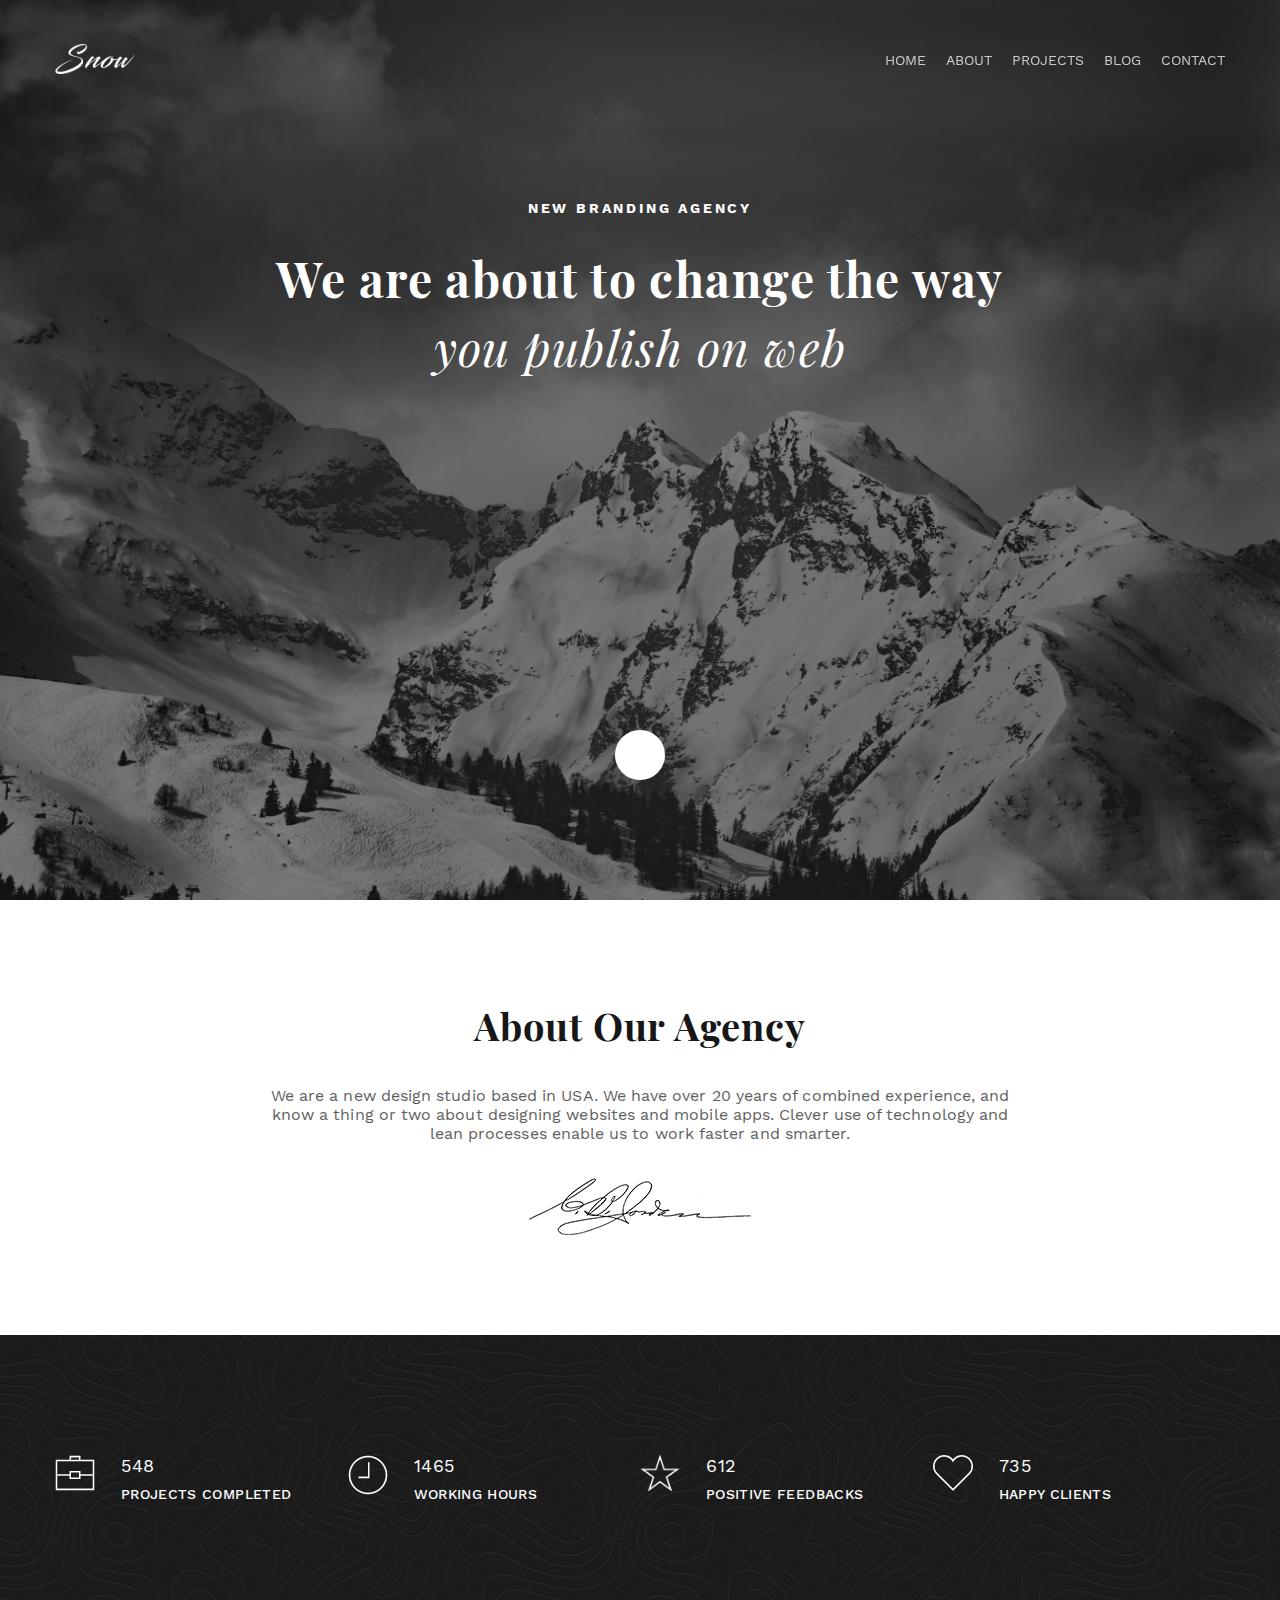
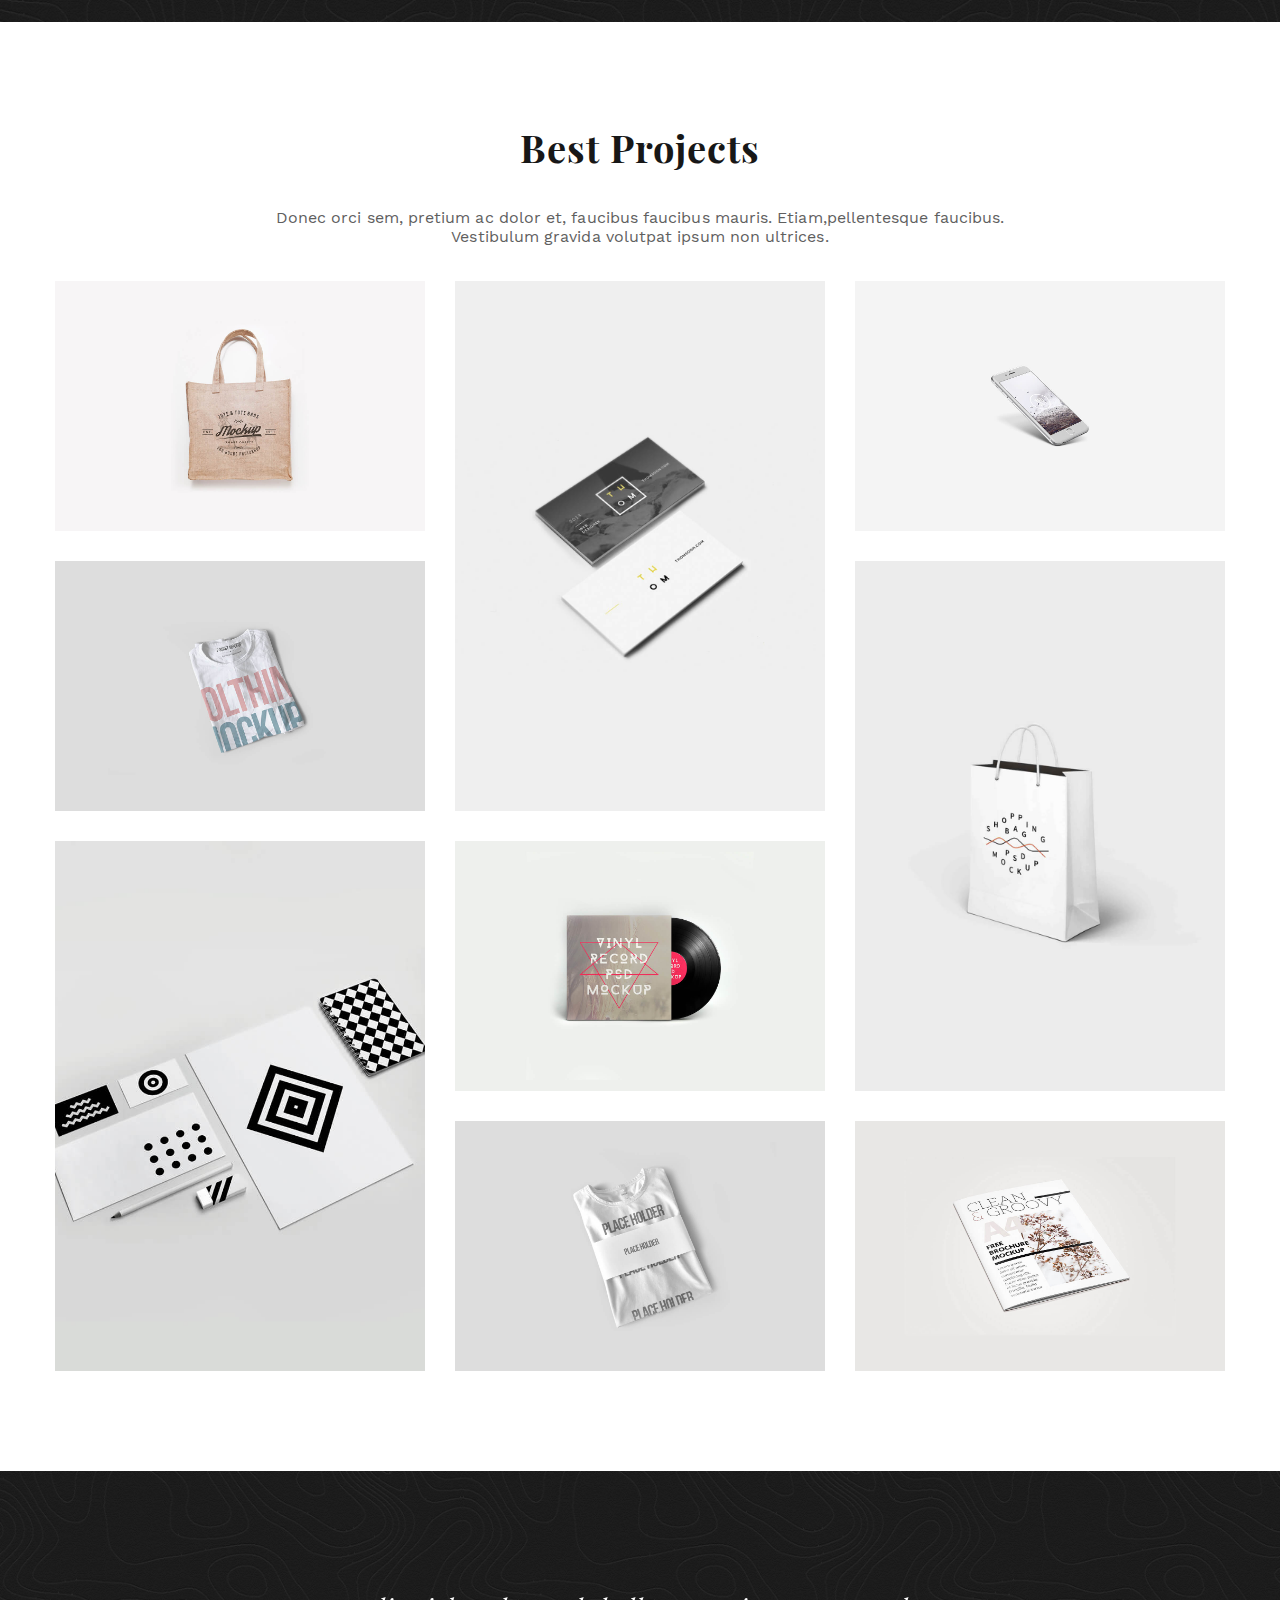
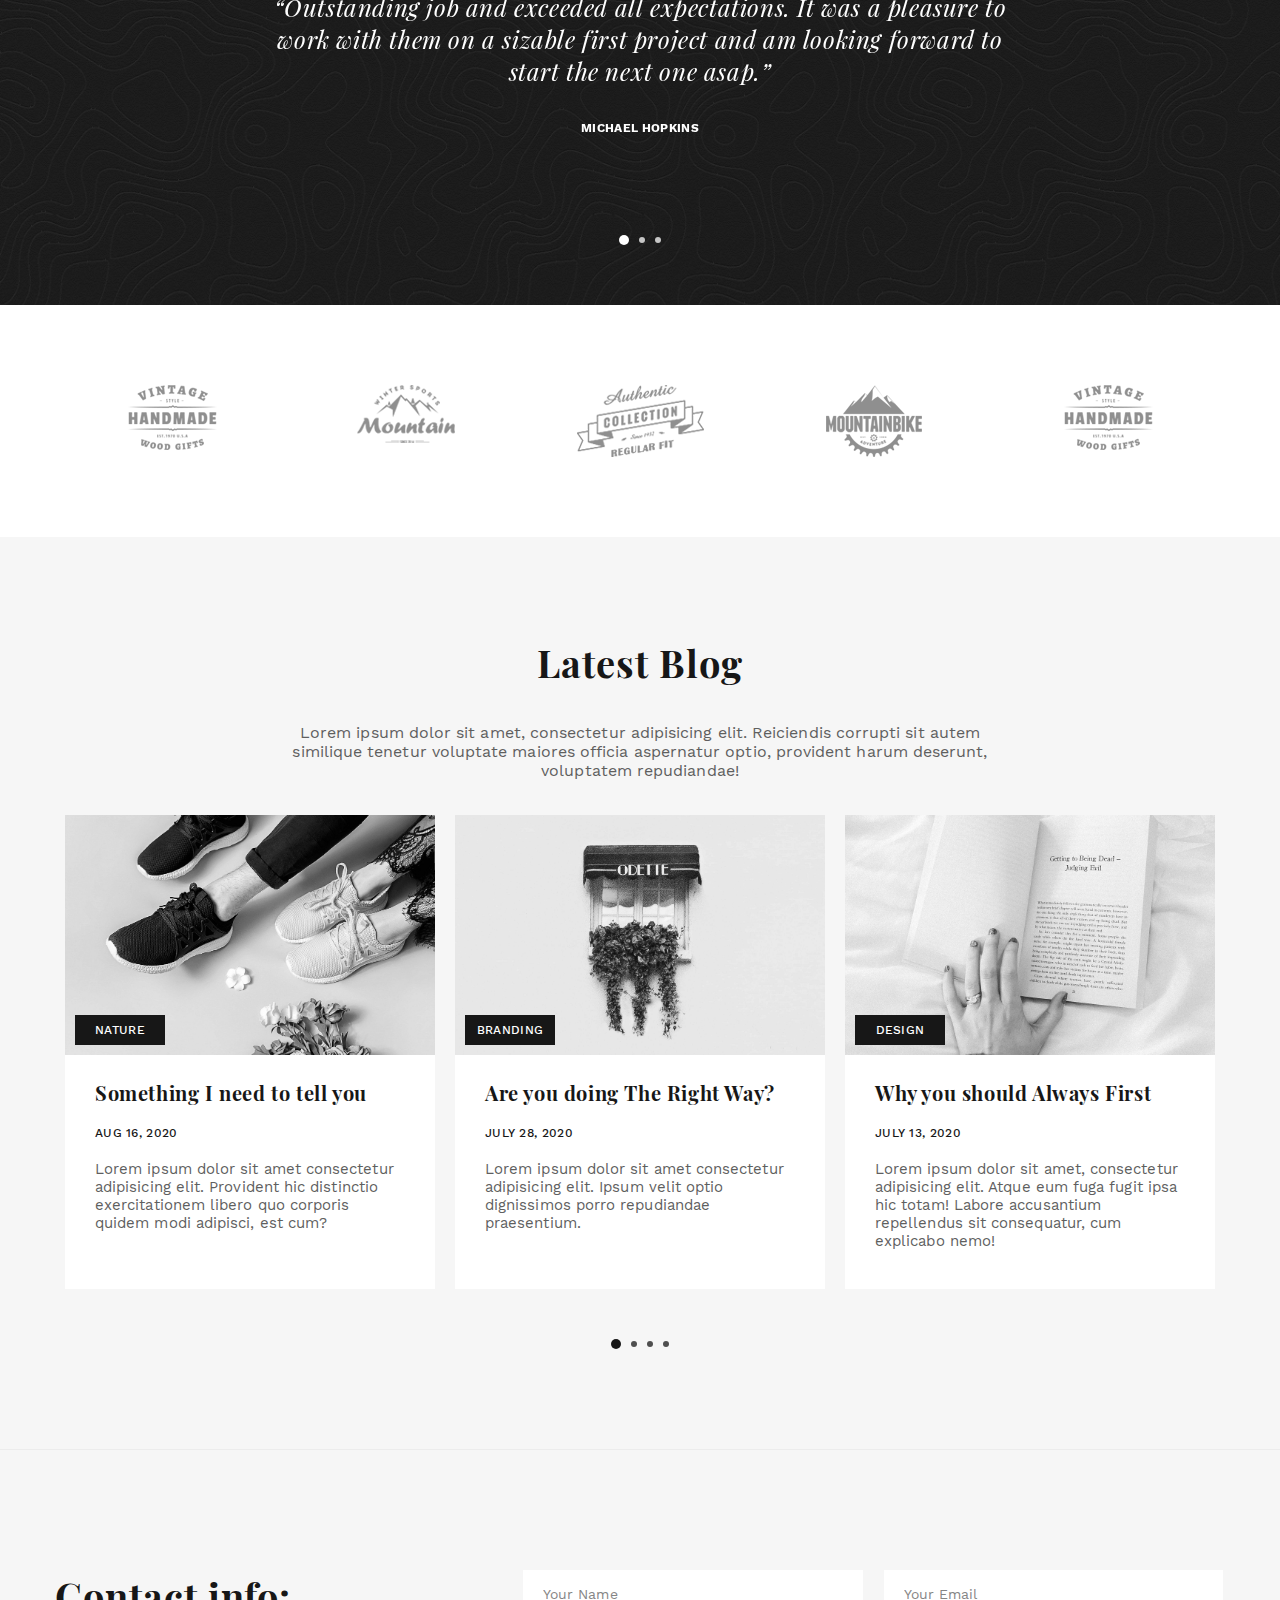
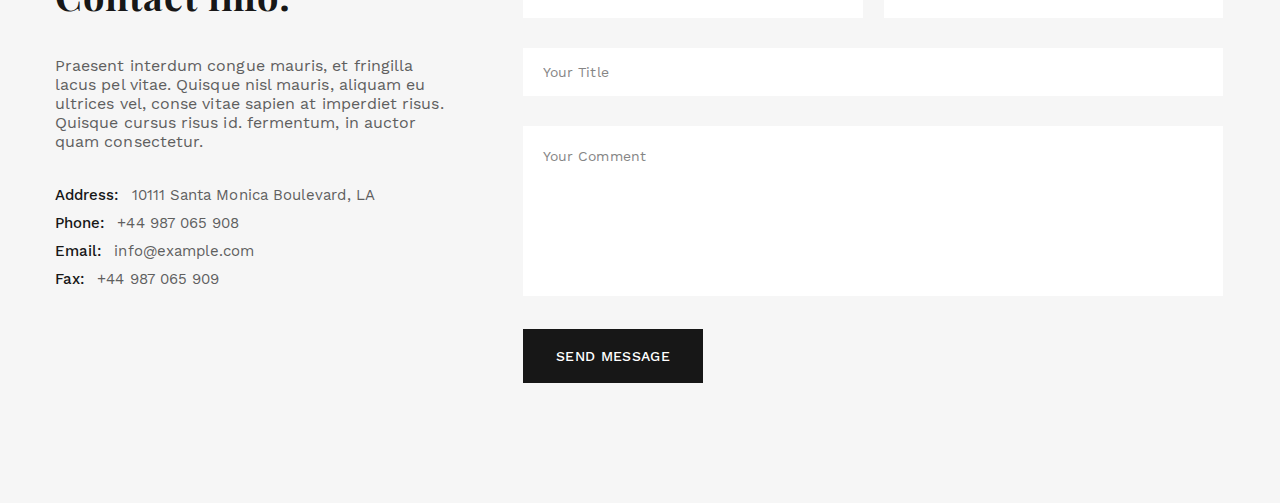
==== commit c0c658fc: "Create: contact form + media, phpMailer" ====
--- a/index.html
+++ b/index.html
@@ -51,7 +51,7 @@
                 <a href="#blog" class="nav__link nav__link--light link">Blog</a>
               </li>
               <li class="nav__item">
-                <a href="#" class="nav__link nav__link--light link">Contact</a>
+                <a href="#contact" class="nav__link nav__link--light link">Contact</a>
               </li>
             </ul>
           </nav>
@@ -417,6 +417,61 @@
         <!-- /.container -->
       </section>
       <!-- /.blog -->
+
+      <a id="contact" class="anchor"></a>
+      <section class="contact">
+        <div class="container">
+          <div class="contact-wrapper">
+            <div class="contact__info">
+              <h2 class="contact__title title">Contact info:</h2>
+              <p class="p-text contact__text">
+                Praesent interdum congue mauris, et fringilla lacus pel
+                vitae. Quisque nisl mauris, aliquam eu ultrices vel, conse
+                vitae sapien at imperdiet risus. Quisque cursus risus id.
+                fermentum, in auctor quam consectetur.
+              </p>
+              <div class="contact__item">
+                <span class="contact__key">Address:</span>
+                <a htef="#" class="contact__link link">10111 Santa Monica Boulevard, LA</a>
+              </div>
+              <div class="contact__item">
+                <span class="contact__key">Phone:</span>
+                <a htef="tel:+44-987-065-908" class="contact__link link">+44 987 065 908</a>
+              </div>
+              <div class="contact__item">
+                <span class="contact__key">Email:</span>
+                <a htef="mailto:info@example.com" class="contact__link link">info@example.com</a>
+              </div>
+              <div class="contact__item">
+                <span class="contact__key">Fax:</span>
+                <a htef="#" class="contact__link link">+44 987 065 909</a>
+              </div>
+            </div>
+            <!-- /.contact__info -->
+            <div class="contact__form">
+              <form action="send.php" method="POST" class="form">
+                <div class="form__input-group">
+                  <input type="text" class="input form__input" placeholder="Your Name" name="name" minlength="2" required />
+                  <input type="email" class="input form__input" placeholder="Your Email" name="email" required />
+                </div>
+                <div class="form__input-group">
+                  <input type="text" class="input form__input" placeholder="Your Title" name="commentTitle" minlength="2" required />
+                </div>
+                <textarea class="textarea form__textarea" placeholder="Your Comment" name="commentText"></textarea>
+                <div class="form-form__bottom">
+                  <button class="button form__button form__button--dark" type="submit" name="form" value="message-form">
+                    Send Message
+                  </button>
+                </div>
+              </form>
+            </div>
+            <!-- /.contact__form -->
+          </div>
+          <!-- /.contact-wrapper -->
+        </div>
+        <!-- /.container -->
+      </section>
+      <!-- /.contact -->
     </main>
     <!-- /.main -->
 
--- a/css/style.css
+++ b/css/style.css
@@ -1,2 +1,2 @@
-@font-face{font-family:"WorkSans";src:local("☺"),url("../fonts/WorkSans-Regular.woff") format("woff"),url("../fonts/WorkSans-Regular.woff2") format("woff2");font-weight:400;font-style:normal}@font-face{font-family:"WorkSans";src:local("☺"),url("../fonts/WorkSans-Medium.woff") format("woff"),url("../fonts/WorkSans-Medium.woff2") format("woff2");font-weight:500;font-style:normal}@font-face{font-family:"WorkSans";src:local("☺"),url("../fonts/WorkSans-Bold.woff") format("woff"),url("../fonts/WorkSans-Bold.woff2") format("woff2");font-weight:700;font-style:normal}@font-face{font-family:"PlayfairDisplay";src:local("☺"),url("../fonts/PlayfairDisplay-Italic.woff") format("woff"),url("../fonts/PlayfairDisplay-Italic.woff2") format("woff2");font-weight:400;font-style:italic}@font-face{font-family:"PlayfairDisplay";src:local("☺"),url("../fonts/PlayfairDisplay-Bold.woff") format("woff"),url("../fonts/PlayfairDisplay-Bold.woff2") format("woff2");font-weight:700;font-style:normal}*{box-sizing:border-box}html{font-size:10px}body{position:relative;background:#171717;font-family:"WorkSans", Helvetica, sans-serif;color:#fff}.container{max-width:1170px;margin:0 auto}img{max-width:100%;height:auto}.button{outline:none;border:none;text-align:center;cursor:pointer;word-break:break-word;text-decoration:none}.title{margin-top:0;margin-bottom:0;word-break:break-word}.p-text{margin-top:0;margin-bottom:0;word-break:break-word}.link{text-decoration:none;word-break:break-word}.link:hover{cursor:pointer;text-decoration:underline}a.anchor{display:block;position:relative;top:-11rem;visibility:hidden}.header{position:fixed;top:0;left:0;right:0;z-index:100;width:100%;padding:4rem 0;transition:all ease-out .6s}.header-wrapper{display:flex;justify-content:space-between;align-items:center;min-height:4rem}.header--light{background:#fff}.header .logo{display:none}.header .logo__icon{width:8rem;height:3rem}.header .logo--visible{display:block}.header .nav__list{display:flex;margin:0;padding:0;list-style-type:none}.header .nav__item{margin-left:2rem}.header .nav__item:last-child{margin-bottom:0}.header .nav__link{font:normal 400 1.4rem "WorkSans";text-transform:uppercase}.header .nav__link--light{color:rgba(255,255,255,0.75)}.header .nav__link--light:hover{text-decoration:none;color:#fff;transition:color 0.3s ease}.header .nav__link--dark{color:rgba(23,23,23,0.75)}.header .nav__link--dark:hover{text-decoration:none;color:#171717;transition:color 0.3s ease}.header .mmenu{display:none;background:transparent;padding:0}.header .mmenu__icon{font-size:2.4rem}.header .mmenu__icon--light{color:rgba(255,255,255,0.75)}.header .mmenu__icon--dark{color:rgba(23,23,23,0.75)}.header .mmenu:hover .mmenu__icon{transition:color 0.3s ease}.header .mmenu:hover .mmenu__icon--light{color:#fff}.header .mmenu:hover .mmenu__icon--dark{color:#171717}.intro{position:relative;padding:12rem 0;height:100vh;width:100%;background:url(../img/intro-bg.jpg) no-repeat;background-size:cover;color:#fff}.intro .container{height:100%}.intro-overlay{position:absolute;top:0;right:0;left:0;bottom:0;z-index:2;width:100%;height:100%;background:rgba(23,23,23,0.5)}.intro-wrapper{position:relative;z-index:10;display:flex;flex-direction:column;justify-content:space-between;align-items:center;height:100%;padding-top:8rem}.intro__suptitle{margin-bottom:3rem;font:normal 700 1.4rem "WorkSans";letter-spacing:2.8px;text-transform:uppercase;text-align:center}.intro__title{margin-bottom:0.5rem;font:normal 700 4.8rem "PlayfairDisplay";letter-spacing:1.44px;text-align:center}.intro__subtitle{font:italic 400 4.8rem "PlayfairDisplay";letter-spacing:1.44px;text-align:center}.intro__button{margin-top:auto;display:flex;justify-content:center;align-items:center;width:5rem;height:5rem;border:2px solid #fff;border-radius:50%;background:#fff}.intro__button:hover{background:rgba(23,23,23,0.25);transition:background 0.3s ease}.intro__button:hover .intro__icon{color:#fff;transition:color 0.3s ease}.intro__icon{font-size:2.2rem;color:#5f5f5f}.about{padding:10rem 0;background:#fff;color:#171717}.about__title{margin-bottom:3.5rem;font:normal 700 3.8rem "PlayfairDisplay";letter-spacing:0.95px;text-align:center}.about__text{max-width:75rem;margin:0 auto 3.5rem;font:normal 400 1.6rem "WorkSans";letter-spacing:0.07px;color:#5f5f5f;text-align:center}.about__image{display:block;margin:0 auto}.numbers{padding:12rem 0;background:url(../img/pattern-bg.png) no-repeat;background-size:cover;color:#fff}.numbers-wrapper{display:flex;align-items:center;justify-content:space-between;flex-wrap:wrap}.numbers__item{display:flex;width:25%}.numbers__image{min-width:4rem;width:4rem;margin-right:2.6rem}.numbers__icon{width:100%;height:auto}.numbers__count{display:block;margin-bottom:1rem;font:normal 400 1.8rem "WorkSans";text-transform:uppercase;letter-spacing:0.54px;word-break:break-word}.numbers__name{display:block;font:normal 500 1.4rem "WorkSans";text-transform:uppercase;letter-spacing:0.35px}.projects{padding:10rem 0;background:#fff;color:#171717}.projects__title{margin-bottom:3.5rem;font:normal 700 3.8rem "PlayfairDisplay";letter-spacing:0.95px;text-align:center}.projects__text{max-width:75rem;margin:0 auto 3.5rem;font:normal 400 1.6rem "WorkSans";letter-spacing:0.07px;color:#5f5f5f;text-align:center}.projects .cards{display:grid;grid-template-columns:repeat(3, 1fr);grid-template-rows:repeat(4, 250px);grid-gap:3rem}.projects .cards__item{position:relative}.projects .cards__item:hover{cursor:pointer}.projects .cards__item:hover .cards__info{z-index:10;background:rgba(23,23,23,0.75);transition:background 0.3s ease}.projects .cards__item--2,.projects .cards__item--5,.projects .cards__item--6{grid-row:span 2}.projects .cards__image{width:100%;height:100%;object-fit:cover}.projects .cards__info{position:absolute;width:100%;height:100%;top:0;left:0;right:0;bottom:0;z-index:-10;display:flex;flex-direction:column;justify-content:center;align-items:center}.projects .cards__title{margin-bottom:2.5rem;font:normal 700 2.4rem "PlayfairDisplay";letter-spacing:0.72px;text-align:center;color:#fff}.projects .cards__subtitle{font:normal 500 1.4rem "WorkSans";letter-spacing:0.35px;text-transform:uppercase;text-align:center;color:#fff}.testimonials{padding:12rem 0 6rem;background:url(../img/pattern-bg--lg.png) no-repeat;background-size:cover;color:#fff}.testimonials__item{display:flex;flex-direction:column;justify-content:center;align-items:center}.testimonials__text{max-width:75rem;margin-bottom:3.5rem;font:italic 400 2.4rem "PlayfairDisplay";letter-spacing:0.6px;text-align:center}.testimonials__name{margin-bottom:10rem;font-:normal 500 1.4rem "WorkSans";text-transform:uppercase;letter-spacing:0.35px;text-align:center}.testimonials .owl-carousel .owl-dots{display:flex;justify-content:center;align-items:center;margin:0 auto}.testimonials .owl-carousel .owl-dot{width:0.6rem;height:0.6rem;margin:0 0.5rem;background:rgba(255,255,255,0.75);border-radius:50%}.testimonials .owl-carousel .owl-dot.active{width:1rem;height:1rem;background:#fff}.clients{padding:8rem 0;background:#fff}.clients-wrapper{display:flex;justify-content:space-between;align-items:center}.clients__item{display:flex;justify-content:center;align-items:center}.clients .owl-carousel .owl-item img{width:auto;height:100%}.blog{padding:10rem 0 16rem;background:#F6F6F6;color:#171717}.blog__title{margin-bottom:3.5rem;font:normal 700 3.8rem "PlayfairDisplay";letter-spacing:0.95px;text-align:center}.blog__text{max-width:75rem;margin:0 auto 3.5rem;font:normal 400 1.6rem "WorkSans";letter-spacing:0.07px;color:#5f5f5f;text-align:center}.blog .cards{display:flex;justify-content:space-between}.blog .cards__item{display:flex;flex-direction:column;width:37rem}.blog .cards__image-wrapper{position:relative;width:100%;height:24rem}.blog .cards__image{width:100%;height:100%;object-fit:cover;filter:grayscale(1)}.blog .cards__image:hover{cursor:pointer;filter:grayscale(0);transition:filter 0.3s ease}.blog .cards__tag{position:absolute;bottom:1rem;left:1rem;z-index:10;display:inline-block;min-width:9rem;height:3rem;font:normal 500 1.2rem/3rem "WorkSans";letter-spacing:0.3px;text-transform:uppercase;text-align:center;color:#fff;background:#171717;word-break:break-word}.blog .cards__content{padding:2.4rem 3rem 3rem;background:#fff;flex-grow:1}.blog .cards__title{margin-bottom:2rem;font:normal 700 2rem "PlayfairDisplay";letter-spacing:0.6px;color:#171717}.blog .cards__date{display:block;margin-bottom:2rem;font:normal 500 1.2rem "WorkSans";text-transform:uppercase;letter-spacing:0.3px;color:#171717}.blog .cards__text{font:normal 400 1.5rem "WorkSans";letter-spacing:0.07px;color:#5f5f5f}.blog .owl-carousel{position:relative}.blog .owl-carousel .owl-stage{display:flex}.blog .owl-carousel .owl-item{display:flex;flex:1 0 auto;justify-content:center}.blog .owl-carousel .owl-dots{position:absolute;bottom:-6rem;left:50%;transform:translateX(-50%);display:flex;justify-content:center;align-items:center;margin:0 auto}.blog .owl-carousel .owl-dot{width:0.6rem;height:0.6rem;margin:0 0.5rem;background:rgba(23,23,23,0.75);border-radius:50%}.blog .owl-carousel .owl-dot.active{width:1rem;height:1rem;background:#171717}@media (max-width: 1200px){.container{max-width:960px}.numbers{padding:10rem 0}.numbers-wrapper{justify-content:space-evenly}.numbers__item{width:35%}.numbers__item:nth-child(-n+2){margin-bottom:2rem}.testimonials{padding:10rem 0 5rem}.testimonials__name{margin-bottom:8rem}.blog .cards__item{width:90%}}@media (max-width: 991px){.container{max-width:700px}.header{padding:2rem 0}a.anchor{top:-7rem}.intro{padding:8rem 0}.intro__suptitle{margin-bottom:2rem}.intro__title{margin-bottom:1rem;font-size:4rem}.intro__subtitle{font-size:4rem}.about{padding:8rem 0}.about__title{margin-bottom:2rem}.about__text{max-width:100%;margin-bottom:2rem}.numbers{padding:8rem 0}.projects{padding:8rem 0}.projects__title{margin-bottom:2rem}.projects__text{max-width:100%}.projects .cards{grid-template-columns:repeat(2, 1fr);grid-template-rows:repeat(5, 250px);grid-gap:2rem}.testimonials{padding:8rem 0 4rem}.testimonials__text{max-width:100%}.testimonials__name{margin-bottom:6rem}.blog{padding:8rem 0 14rem}.blog__title{margin-bottom:2rem}}@media (max-width: 767px){.container{max-width:576px;width:90%}.header-wrapper{position:relative}.header .nav{position:absolute;top:6rem;right:0;z-index:100;padding:3rem}.header .nav--dark{background:#171717}.header .nav--light{background:#fff}.header .nav__list{flex-direction:column;align-items:flex-end}.header .nav__item{margin-left:0;margin-bottom:1.5rem}.header .nav--hidden{display:none}.header .mmenu{display:block}.intro{padding:6rem 0}.intro-wrapper{padding-top:6rem}.intro__title{font-size:3.6rem}.intro__subtitle{font-size:3.2rem}.about{padding:6rem 0}.about__title{font-size:3.2rem}.about__text{font-size:1.5rem}.numbers{padding:6rem 0}.numbers__item{width:100%}.numbers__item:nth-child(-n+3){margin-bottom:2rem}.projects{padding:6rem 0}.projects__title{font-size:3.2rem}.projects__text{margin-bottom:2rem;font-size:1.5rem}.projects .cards{grid-template-columns:repeat(1, 1fr);grid-template-rows:repeat(9, 288px);grid-gap:1.5rem}.projects .cards__item--2,.projects .cards__item--5,.projects .cards__item--6{grid-row:span 1}.testimonials{padding:6rem 0 4rem}.testimonials__text{margin-bottom:2rem;font-size:2rem}.testimonials__name{margin-bottom:4rem}.clients{padding:6rem 0}.blog{padding:6rem 0 12rem}.blog__title{font-size:3.2rem}.blog__text{margin-bottom:2rem;font-size:1.5rem}.blog .cards__item{width:100%}.blog .cards__image-wrapper{height:28.8rem}}@media (max-width: 575px){.intro{padding:6rem 0 4rem}}
+@font-face{font-family:"WorkSans";src:local("☺"),url("../fonts/WorkSans-Regular.woff") format("woff"),url("../fonts/WorkSans-Regular.woff2") format("woff2");font-weight:400;font-style:normal}@font-face{font-family:"WorkSans";src:local("☺"),url("../fonts/WorkSans-Medium.woff") format("woff"),url("../fonts/WorkSans-Medium.woff2") format("woff2");font-weight:500;font-style:normal}@font-face{font-family:"WorkSans";src:local("☺"),url("../fonts/WorkSans-Bold.woff") format("woff"),url("../fonts/WorkSans-Bold.woff2") format("woff2");font-weight:700;font-style:normal}@font-face{font-family:"PlayfairDisplay";src:local("☺"),url("../fonts/PlayfairDisplay-Italic.woff") format("woff"),url("../fonts/PlayfairDisplay-Italic.woff2") format("woff2");font-weight:400;font-style:italic}@font-face{font-family:"PlayfairDisplay";src:local("☺"),url("../fonts/PlayfairDisplay-Bold.woff") format("woff"),url("../fonts/PlayfairDisplay-Bold.woff2") format("woff2");font-weight:700;font-style:normal}*{box-sizing:border-box}html{font-size:10px}body{position:relative;background:#171717;font-family:"WorkSans", Helvetica, sans-serif;color:#fff}.container{max-width:1170px;margin:0 auto}img{max-width:100%;height:auto}.button{outline:none;border:none;text-align:center;cursor:pointer;word-break:break-word;text-decoration:none}.title{margin-top:0;margin-bottom:0;word-break:break-word}.p-text{margin-top:0;margin-bottom:0;word-break:break-word}.link{text-decoration:none;word-break:break-word}.link:hover{cursor:pointer;text-decoration:underline}a.anchor{display:block;position:relative;top:-11rem;visibility:hidden}.button{outline:none;border:none;text-align:center;cursor:pointer;word-break:break-word;text-decoration:none}.message{margin-top:12rem;padding:6rem 0;background:#171717;color:#fff}.message__title{font-size:4rem}.header{position:fixed;top:0;left:0;right:0;z-index:100;width:100%;padding:4rem 0;transition:all ease-out .6s}.header-wrapper{display:flex;justify-content:space-between;align-items:center;min-height:4rem}.header--light{background:#fff}.header .logo{display:none}.header .logo__icon{width:8rem;height:3rem}.header .logo--visible{display:block}.header .nav__list{display:flex;margin:0;padding:0;list-style-type:none}.header .nav__item{margin-left:2rem}.header .nav__item:last-child{margin-bottom:0}.header .nav__link{font:normal 400 1.4rem "WorkSans";text-transform:uppercase}.header .nav__link--light{color:rgba(255,255,255,0.75)}.header .nav__link--light:hover{text-decoration:none;color:#fff;transition:color 0.3s ease}.header .nav__link--dark{color:rgba(23,23,23,0.75)}.header .nav__link--dark:hover{text-decoration:none;color:#171717;transition:color 0.3s ease}.header .mmenu{display:none;background:transparent;padding:0}.header .mmenu__icon{font-size:2.4rem}.header .mmenu__icon--light{color:rgba(255,255,255,0.75)}.header .mmenu__icon--dark{color:rgba(23,23,23,0.75)}.header .mmenu:hover .mmenu__icon{transition:color 0.3s ease}.header .mmenu:hover .mmenu__icon--light{color:#fff}.header .mmenu:hover .mmenu__icon--dark{color:#171717}.intro{position:relative;padding:12rem 0;height:100vh;width:100%;background:url(../img/intro-bg.jpg) no-repeat;background-size:cover;color:#fff}.intro .container{height:100%}.intro-overlay{position:absolute;top:0;right:0;left:0;bottom:0;z-index:2;width:100%;height:100%;background:rgba(23,23,23,0.5)}.intro-wrapper{position:relative;z-index:10;display:flex;flex-direction:column;justify-content:space-between;align-items:center;height:100%;padding-top:8rem}.intro__suptitle{margin-bottom:3rem;font:normal 700 1.4rem "WorkSans";letter-spacing:2.8px;text-transform:uppercase;text-align:center}.intro__title{margin-bottom:0.5rem;font:normal 700 4.8rem "PlayfairDisplay";letter-spacing:1.44px;text-align:center}.intro__subtitle{font:italic 400 4.8rem "PlayfairDisplay";letter-spacing:1.44px;text-align:center}.intro__button{margin-top:auto;display:flex;justify-content:center;align-items:center;width:5rem;height:5rem;border:2px solid #fff;border-radius:50%;background:#fff}.intro__button:hover{background:rgba(23,23,23,0.25);transition:background 0.3s ease}.intro__button:hover .intro__icon{color:#fff;transition:color 0.3s ease}.intro__icon{font-size:2.2rem;color:#5f5f5f}.about{padding:10rem 0;background:#fff;color:#171717}.about__title{margin-bottom:3.5rem;font:normal 700 3.8rem "PlayfairDisplay";letter-spacing:0.95px;text-align:center}.about__text{max-width:75rem;margin:0 auto 3.5rem;font:normal 400 1.6rem "WorkSans";letter-spacing:0.07px;color:#5f5f5f;text-align:center}.about__image{display:block;margin:0 auto}.numbers{padding:12rem 0;background:url(../img/pattern-bg.png) no-repeat;background-size:cover;color:#fff}.numbers-wrapper{display:flex;align-items:center;justify-content:space-between;flex-wrap:wrap}.numbers__item{display:flex;width:25%}.numbers__image{min-width:4rem;width:4rem;margin-right:2.6rem}.numbers__icon{width:100%;height:auto}.numbers__count{display:block;margin-bottom:1rem;font:normal 400 1.8rem "WorkSans";text-transform:uppercase;letter-spacing:0.54px;word-break:break-word}.numbers__name{display:block;font:normal 500 1.4rem "WorkSans";text-transform:uppercase;letter-spacing:0.35px}.projects{padding:10rem 0;background:#fff;color:#171717}.projects__title{margin-bottom:3.5rem;font:normal 700 3.8rem "PlayfairDisplay";letter-spacing:0.95px;text-align:center}.projects__text{max-width:75rem;margin:0 auto 3.5rem;font:normal 400 1.6rem "WorkSans";letter-spacing:0.07px;color:#5f5f5f;text-align:center}.projects .cards{display:grid;grid-template-columns:repeat(3, 1fr);grid-template-rows:repeat(4, 250px);grid-gap:3rem}.projects .cards__item{position:relative}.projects .cards__item:hover{cursor:pointer}.projects .cards__item:hover .cards__info{z-index:10;background:rgba(23,23,23,0.75);transition:background 0.3s ease}.projects .cards__item--2,.projects .cards__item--5,.projects .cards__item--6{grid-row:span 2}.projects .cards__image{width:100%;height:100%;object-fit:cover}.projects .cards__info{position:absolute;width:100%;height:100%;top:0;left:0;right:0;bottom:0;z-index:-10;display:flex;flex-direction:column;justify-content:center;align-items:center}.projects .cards__title{margin-bottom:2.5rem;font:normal 700 2.4rem "PlayfairDisplay";letter-spacing:0.72px;text-align:center;color:#fff}.projects .cards__subtitle{font:normal 500 1.4rem "WorkSans";letter-spacing:0.35px;text-transform:uppercase;text-align:center;color:#fff}.testimonials{padding:12rem 0 6rem;background:url(../img/pattern-bg--lg.png) no-repeat;background-size:cover;color:#fff}.testimonials__item{display:flex;flex-direction:column;justify-content:center;align-items:center}.testimonials__text{max-width:75rem;margin-bottom:3.5rem;font:italic 400 2.4rem "PlayfairDisplay";letter-spacing:0.6px;text-align:center}.testimonials__name{margin-bottom:10rem;font-:normal 500 1.4rem "WorkSans";text-transform:uppercase;letter-spacing:0.35px;text-align:center}.testimonials .owl-carousel .owl-dots{display:flex;justify-content:center;align-items:center;margin:0 auto}.testimonials .owl-carousel .owl-dot{width:0.6rem;height:0.6rem;margin:0 0.5rem;background:rgba(255,255,255,0.75);border-radius:50%}.testimonials .owl-carousel .owl-dot.active{width:1rem;height:1rem;background:#fff}.clients{padding:8rem 0;background:#fff}.clients-wrapper{display:flex;justify-content:space-between;align-items:center}.clients__item{display:flex;justify-content:center;align-items:center}.clients .owl-carousel .owl-item img{width:auto;height:100%}.blog{padding:10rem 0 16rem;background:#F6F6F6;color:#171717}.blog__title{margin-bottom:3.5rem;font:normal 700 3.8rem "PlayfairDisplay";letter-spacing:0.95px;text-align:center}.blog__text{max-width:75rem;margin:0 auto 3.5rem;font:normal 400 1.6rem "WorkSans";letter-spacing:0.07px;color:#5f5f5f;text-align:center}.blog .cards{display:flex;justify-content:space-between}.blog .cards__item{display:flex;flex-direction:column;width:37rem}.blog .cards__image-wrapper{position:relative;width:100%;height:24rem}.blog .cards__image{width:100%;height:100%;object-fit:cover;filter:grayscale(1)}.blog .cards__image:hover{cursor:pointer;filter:grayscale(0);transition:filter 0.3s ease}.blog .cards__tag{position:absolute;bottom:1rem;left:1rem;z-index:10;display:inline-block;min-width:9rem;height:3rem;font:normal 500 1.2rem/3rem "WorkSans";letter-spacing:0.3px;text-transform:uppercase;text-align:center;color:#fff;background:#171717;word-break:break-word}.blog .cards__content{padding:2.4rem 3rem 3rem;background:#fff;flex-grow:1}.blog .cards__title{margin-bottom:2rem;font:normal 700 2rem "PlayfairDisplay";letter-spacing:0.6px;color:#171717}.blog .cards__date{display:block;margin-bottom:2rem;font:normal 500 1.2rem "WorkSans";text-transform:uppercase;letter-spacing:0.3px;color:#171717}.blog .cards__text{font:normal 400 1.5rem "WorkSans";letter-spacing:0.07px;color:#5f5f5f}.blog .owl-carousel{position:relative}.blog .owl-carousel .owl-stage{display:flex}.blog .owl-carousel .owl-item{display:flex;flex:1 0 auto;justify-content:center}.blog .owl-carousel .owl-dots{position:absolute;bottom:-6rem;left:50%;transform:translateX(-50%);display:flex;justify-content:center;align-items:center;margin:0 auto}.blog .owl-carousel .owl-dot{width:0.6rem;height:0.6rem;margin:0 0.5rem;background:rgba(23,23,23,0.75);border-radius:50%}.blog .owl-carousel .owl-dot.active{width:1rem;height:1rem;background:#171717}.contact{padding:12rem 0;background:#F6F6F6;color:#171717;border-top:1px solid #ececec}.contact-wrapper{display:flex}.contact__info{width:40%;padding-right:7rem}.contact__title{margin-bottom:3.5rem;font:normal 700 3.8rem "PlayfairDisplay";letter-spacing:0.95px;text-align:left}.contact__text{max-width:75rem;margin:0 0 3.5rem;font:normal 400 1.6rem "WorkSans";letter-spacing:0.07px;color:#5f5f5f;text-align:left}.contact__item{margin-bottom:1rem}.contact__key{display:inline-block;margin-right:1rem;font:normal 500 1.5rem "WorkSans";letter-spacing:0.07px;color:#171717}.contact__link{font:normal 400 1.5rem "WorkSans";letter-spacing:0.07px;color:#5f5f5f}.contact__form{width:60%;max-width:70rem}.contact .form__input-group{margin-bottom:3rem}.contact .form__input-group:first-child{display:flex;align-items:center;justify-content:space-between}.contact .form__input-group:first-child .form__input{width:48.5%}.contact .form__input{width:100%;height:4.8rem;padding:0 2rem}.contact .form__textarea{width:100%;max-width:100%;height:17rem;max-height:17rem;resize:none;padding:2rem;margin-bottom:3rem}.contact .form__input,.contact .form__textarea{border:none;outline:none;background-color:#fff;font:normal 400 1.4rem/2rem "WorkSans";letter-spacing:0.07px;vertical-align:center;color:#5f5f5f}.contact .form__input::placeholder,.contact .form__textarea::placeholder{color:#858585}.contact .form__button{width:18rem;height:5.4rem;text-align:center;border:2px solid #171717;font:normal 500 1.4rem "WorkSans";letter-spacing:0.35px;text-transform:uppercase}.contact .form__button--dark{background:#171717;color:#fff}.contact .form__button--dark:hover{background:transparent;color:#171717;transition:background 0.3s ease, color 0.3s ease}@media (max-width: 1200px){.container{max-width:960px}.numbers{padding:10rem 0}.numbers-wrapper{justify-content:space-evenly}.numbers__item{width:35%}.numbers__item:nth-child(-n+2){margin-bottom:2rem}.testimonials{padding:10rem 0 5rem}.testimonials__name{margin-bottom:8rem}.blog .cards__item{width:90%}.contact{padding:10rem 0}}@media (max-width: 991px){.container{max-width:700px}.header{padding:2rem 0}a.anchor{top:-7rem}.intro{padding:8rem 0}.intro__suptitle{margin-bottom:2rem}.intro__title{margin-bottom:1rem;font-size:4rem}.intro__subtitle{font-size:4rem}.about{padding:8rem 0}.about__title{margin-bottom:2rem}.about__text{max-width:100%;margin-bottom:2rem}.numbers{padding:8rem 0}.projects{padding:8rem 0}.projects__title{margin-bottom:2rem}.projects__text{max-width:100%}.projects .cards{grid-template-columns:repeat(2, 1fr);grid-template-rows:repeat(5, 250px);grid-gap:2rem}.testimonials{padding:8rem 0 4rem}.testimonials__text{max-width:100%}.testimonials__name{margin-bottom:6rem}.blog{padding:8rem 0 14rem}.blog__title{margin-bottom:2rem}.contact{padding:8rem 0}.contact-wrapper{flex-direction:column}.contact__info{width:100%;margin-bottom:2rem;padding-right:0}.contact__form{width:100%}.contact__title{margin-bottom:2rem}.contact__text{max-width:100%;margin-bottom:2rem}}@media (max-width: 767px){.container{max-width:576px;width:90%}.header-wrapper{position:relative}.header .nav{position:absolute;top:6rem;right:0;z-index:100;padding:3rem}.header .nav--dark{background:#171717}.header .nav--light{background:#fff}.header .nav__list{flex-direction:column;align-items:flex-end}.header .nav__item{margin-left:0;margin-bottom:1.5rem}.header .nav--hidden{display:none}.header .mmenu{display:block}.intro{padding:6rem 0}.intro-wrapper{padding-top:6rem}.intro__title{font-size:3.6rem}.intro__subtitle{font-size:3.2rem}.about{padding:6rem 0}.about__title{font-size:3.2rem}.about__text{font-size:1.5rem}.numbers{padding:6rem 0}.numbers__item{width:100%}.numbers__item:nth-child(-n+3){margin-bottom:2rem}.projects{padding:6rem 0}.projects__title{font-size:3.2rem}.projects__text{margin-bottom:2rem;font-size:1.5rem}.projects .cards{grid-template-columns:repeat(1, 1fr);grid-template-rows:repeat(9, 288px);grid-gap:1.5rem}.projects .cards__item--2,.projects .cards__item--5,.projects .cards__item--6{grid-row:span 1}.testimonials{padding:6rem 0 4rem}.testimonials__text{margin-bottom:2rem;font-size:2rem}.testimonials__name{margin-bottom:4rem}.clients{padding:6rem 0}.blog{padding:6rem 0 12rem}.blog__title{font-size:3.2rem}.blog__text{margin-bottom:2rem;font-size:1.5rem}.blog .cards__item{width:100%}.blog .cards__image-wrapper{height:28.8rem}.contact{padding:6rem 0}.contact__title{font-size:3.2rem}.contact__text{font-size:1.5rem}}@media (max-width: 575px){.intro{padding:6rem 0 4rem}.contact .form__input-group{margin-bottom:2rem}.contact .form__input-group:first-child{flex-direction:column}.contact .form__input-group:first-child .form__input{width:100%}.contact .form__input-group:first-child .form__input:first-child{margin-bottom:2rem}}
 /*# sourceMappingURL=style.css.map */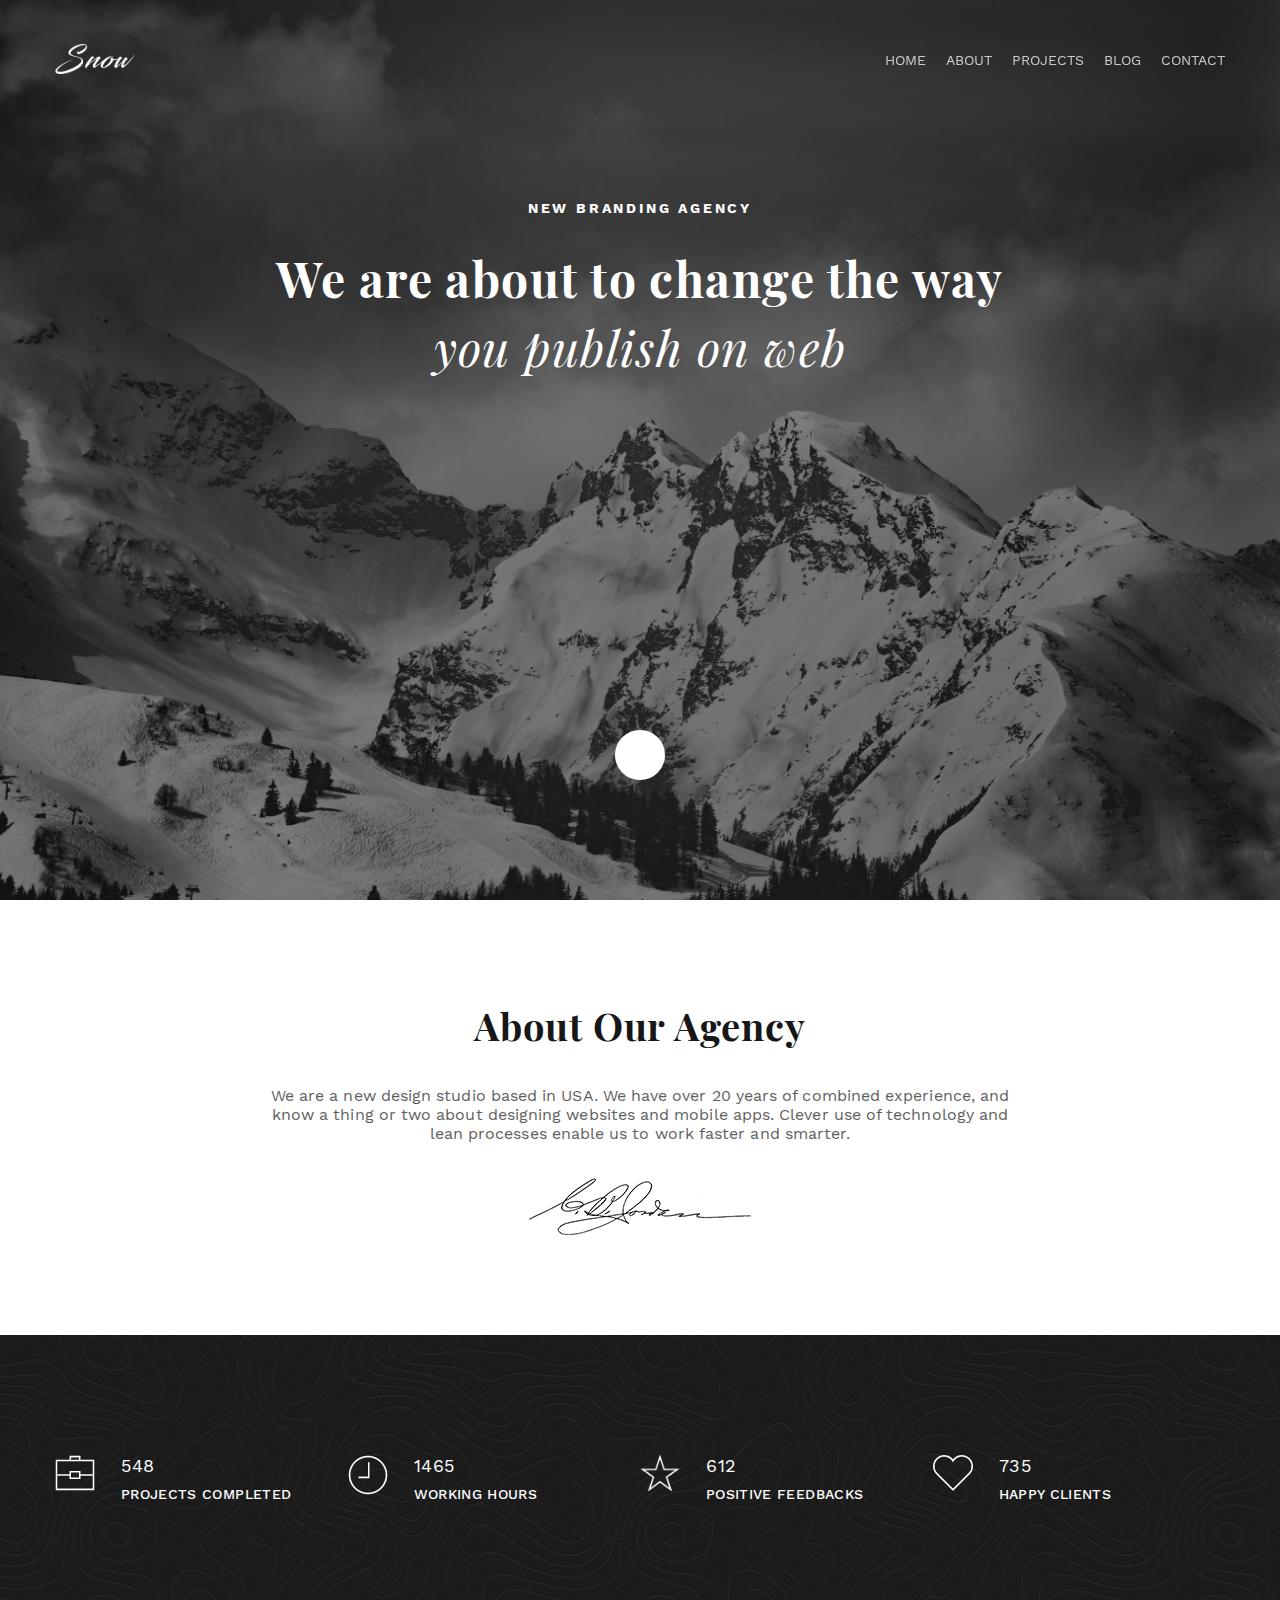
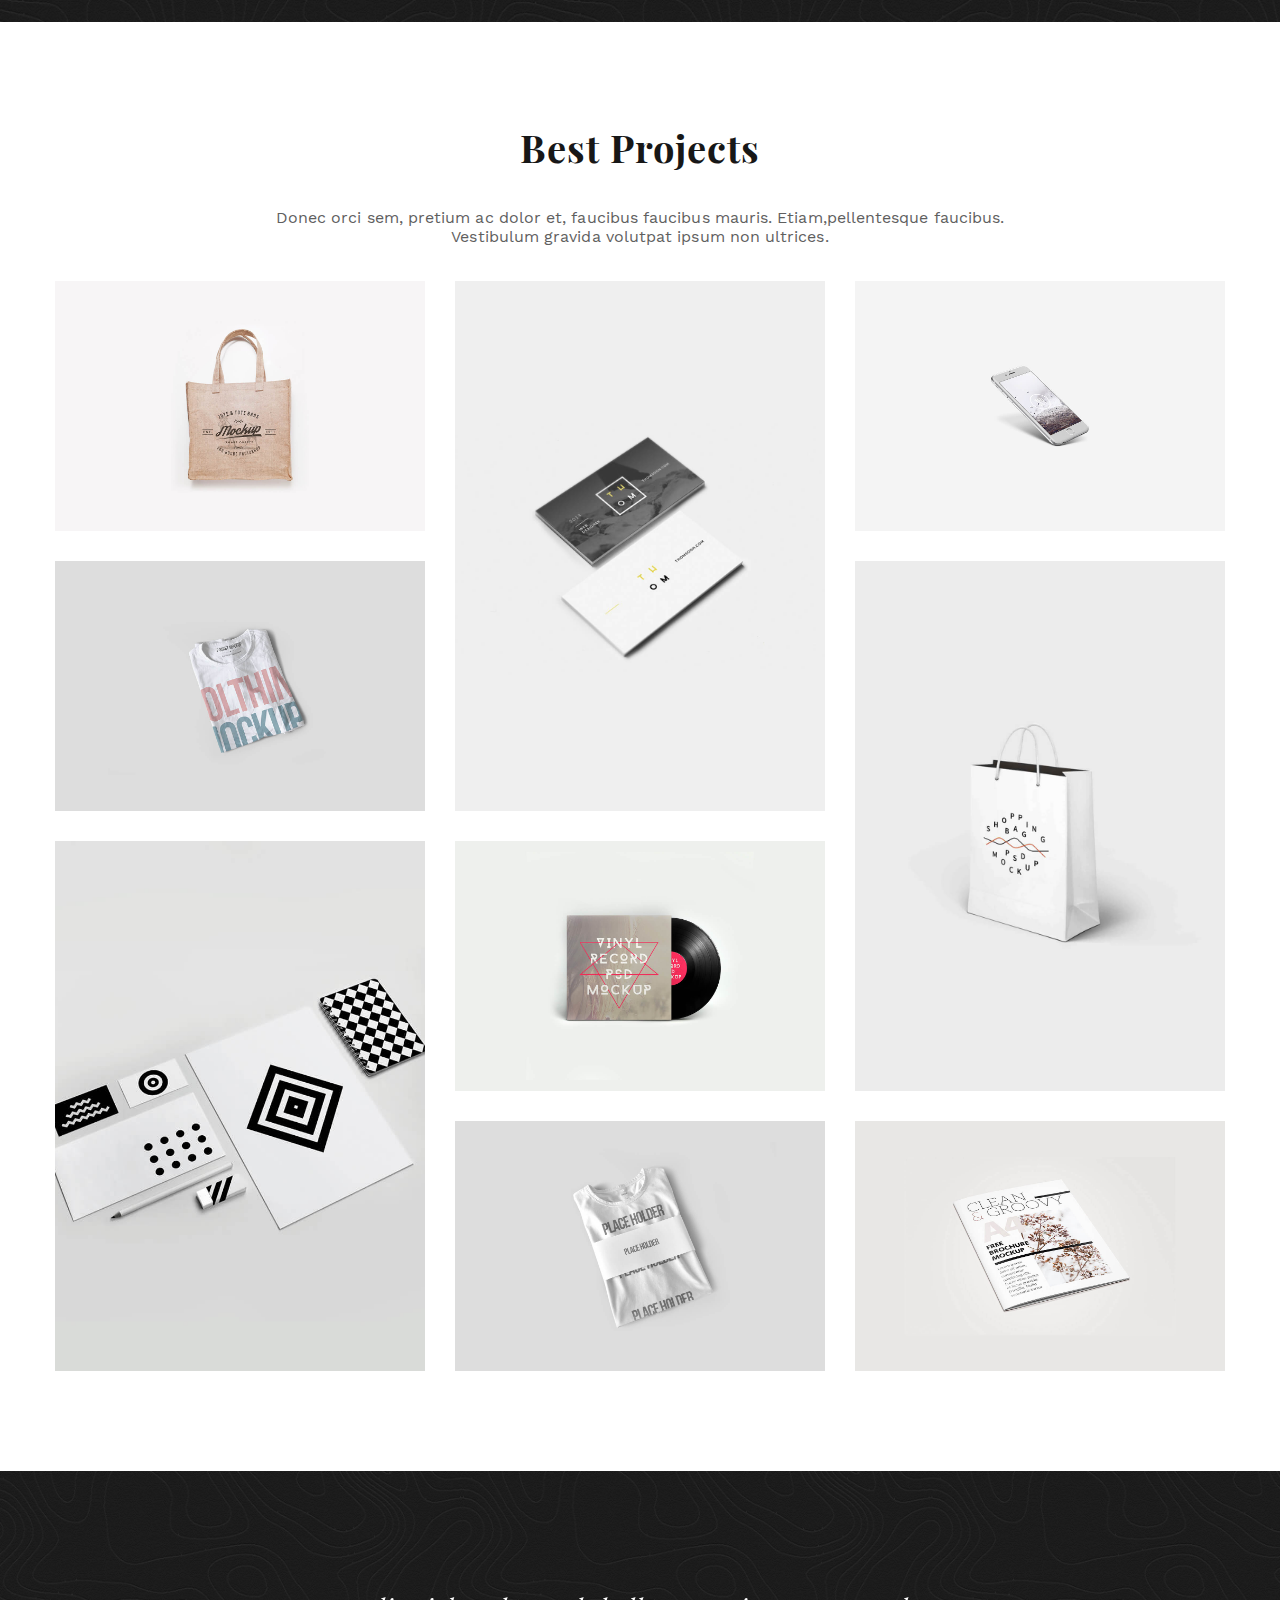
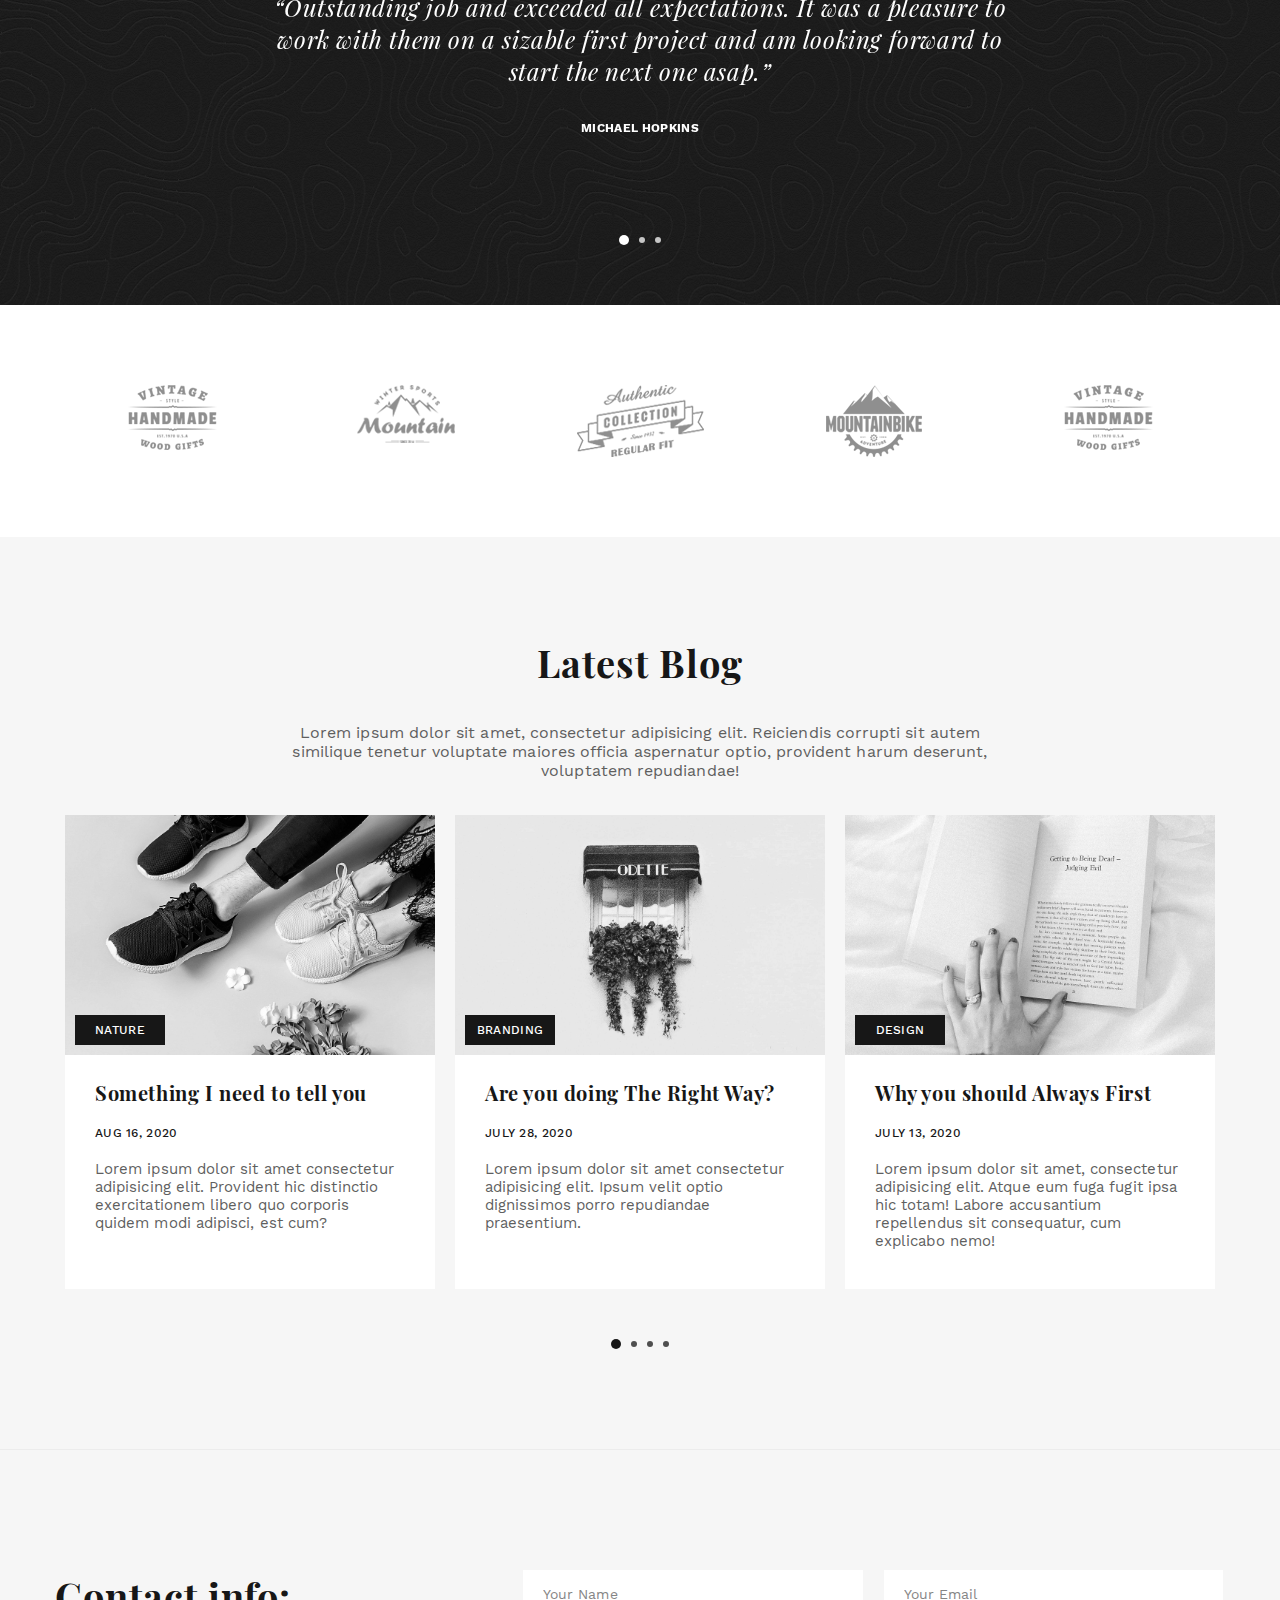
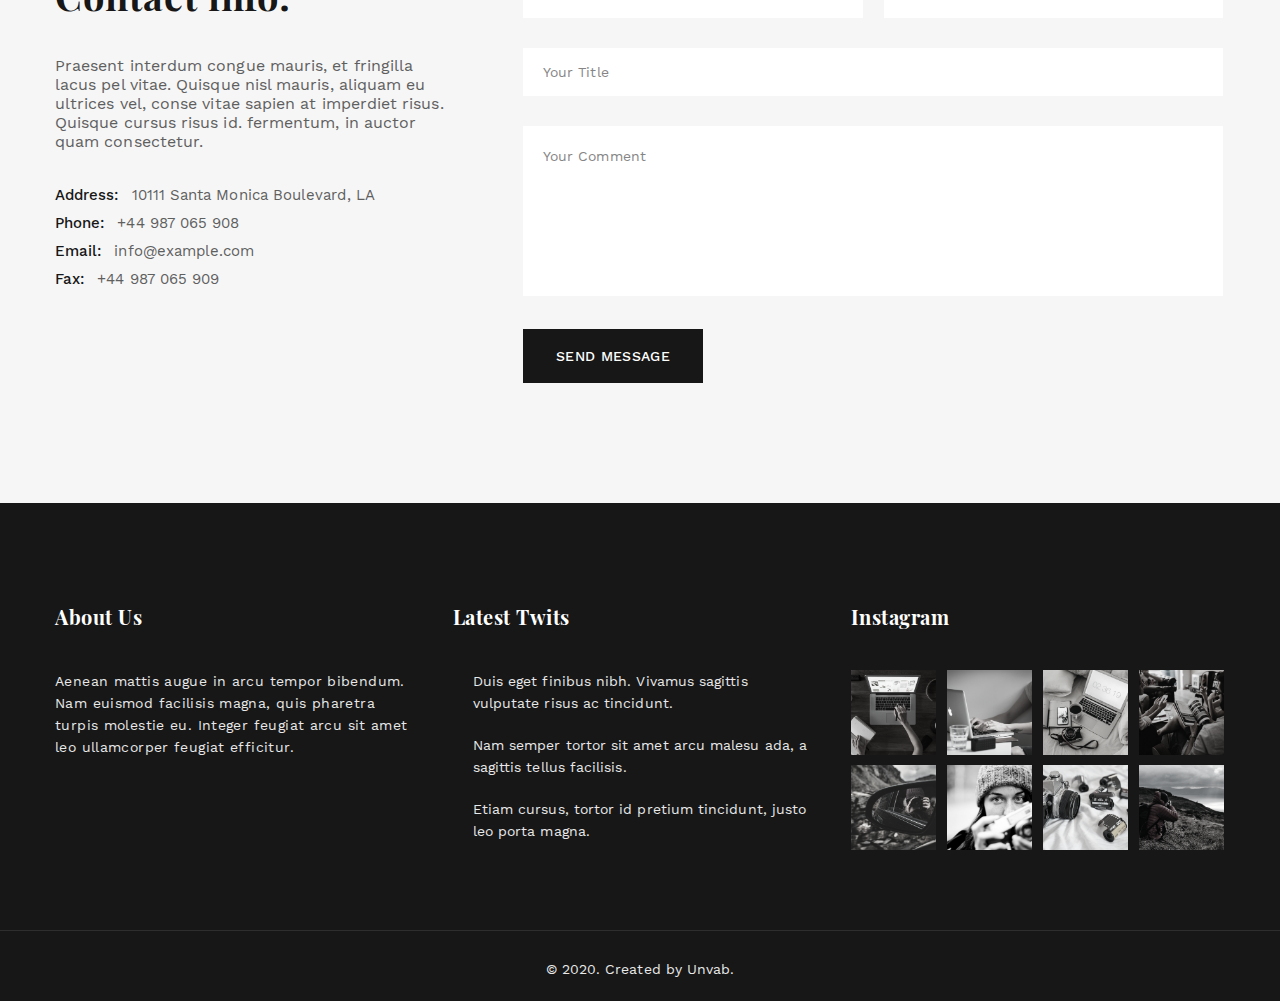
==== commit 379350ac: "Create: footer + media" ====
--- a/index.html
+++ b/index.html
@@ -475,6 +475,99 @@
     </main>
     <!-- /.main -->
 
+    <footer class="footer">
+      <div class="footer-top">
+        <div class="container">
+          <div class="footer-wrapper">
+            <div class="footer__item">
+              <h3 class="footer__title title">
+                About us
+              </h3>
+              <p class="p-text footer__text">
+                Aenean mattis augue in arcu tempor bibendum.
+                Nam euismod facilisis magna, quis pharetra turpis
+                molestie eu. Integer feugiat arcu sit amet leo
+                ullamcorper feugiat efficitur.
+              </p>
+              <div class="footer__social">
+                <a href="#" class="footer__link link"><i class="fab fa-facebook-f"></i></a>
+                <a href="#" class="footer__link link"><i class="fab fa-twitter"></i></a>
+                <a href="#" class="footer__link link"><i class="fab fa-google-plus-g"></i></a>
+                <a href="#" class="footer__link link"><i class="fab fa-behance"></i></a>
+                <a href="#" class="footer__link link"><i class="fab fa-pinterest"></i></a>
+                <a href="#" class="footer__link link"><i class="fab fa-instagram-square"></i></a>
+              </div>
+            </div>
+            <!-- /.footer__item -->
+            <div class="footer__item">
+              <h3 class="footer__title title">
+                Latest twits
+              </h3>
+              <div class="footer__twit twit">
+                <i class="twit__icon fab fa-twitter"></i>
+                <p class="p-text twit__text">
+                  Duis eget finibus nibh. Vivamus sagittis
+                  vulputate risus ac tincidunt.
+                </p>
+              </div>
+              <!-- /.footer__twit -->
+              <div class="footer__twit twit">
+                <i class="twit__icon fab fa-twitter"></i>
+                <p class="p-text twit__text">
+                  Nam semper tortor sit amet arcu malesu
+                  ada, a sagittis tellus facilisis.
+                </p>
+              </div>
+              <!-- /.footer__twit -->
+              <div class="footer__twit twit">
+                <i class="twit__icon fab fa-twitter"></i>
+                <p class="p-text twit__text">
+                  Etiam cursus, tortor id pretium tincidunt,
+                  justo leo porta magna.
+                </p>
+              </div>
+              <!-- /.footer__twit -->
+            </div>
+            <!-- /.footer__item -->
+            <div class="footer__item">
+              <h3 class="footer__title title">
+                Instagram
+              </h3>
+              <div class="footer__photos">
+                <div class="footer__photo"><img src="img/instagram/i-1.jpg" alt="Instagram-1" class="footer__image"></div>
+                <div class="footer__photo"><img src="img/instagram/i-2.jpg" alt="Instagram-2" class="footer__image"></div>
+                <div class="footer__photo"><img src="img/instagram/i-3.jpg" alt="Instagram-3" class="footer__image"></div>
+                <div class="footer__photo"><img src="img/instagram/i-4.jpg" alt="Instagram-4" class="footer__image"></div>
+                <div class="footer__photo"><img src="img/instagram/i-5.jpg" alt="Instagram-5" class="footer__image"></div>
+                <div class="footer__photo"><img src="img/instagram/i-6.jpg" alt="Instagram-6" class="footer__image"></div>
+                <div class="footer__photo"><img src="img/instagram/i-7.jpg" alt="Instagram-7" class="footer__image"></div>
+                <div class="footer__photo"><img src="img/instagram/i-8.jpg" alt="Instagram-8" class="footer__image"></div>
+              </div>
+              <!-- /.footer__photos -->
+            </div>
+            <!-- /.footer__item -->
+          </div>
+          <!-- /.footer-wrapper -->
+        </div>
+        <!-- /.container -->
+      </div>
+      <!-- /.footer-top -->
+
+      <div class="footer-bottom">
+        <div class="container">
+          <div class="footer-copyright">
+            <div class="footer-copyright__text">
+              © 2020. Created by Unvab.
+            </div>
+          </div>
+          <!-- /.footer-copyright -->
+        </div>
+        <!-- /.container -->
+      </div>
+      <!-- /.footer-bottom -->
+    </footer>
+    <!-- /.footer -->
+
     <!-- JavaScript Files -->
     <script src="js/jquery-3.5.1.min.js"></script>
     <script src="js/owl.carousel.min.js"></script>
--- a/css/style.css
+++ b/css/style.css
@@ -1,2 +1,2 @@
-@font-face{font-family:"WorkSans";src:local("☺"),url("../fonts/WorkSans-Regular.woff") format("woff"),url("../fonts/WorkSans-Regular.woff2") format("woff2");font-weight:400;font-style:normal}@font-face{font-family:"WorkSans";src:local("☺"),url("../fonts/WorkSans-Medium.woff") format("woff"),url("../fonts/WorkSans-Medium.woff2") format("woff2");font-weight:500;font-style:normal}@font-face{font-family:"WorkSans";src:local("☺"),url("../fonts/WorkSans-Bold.woff") format("woff"),url("../fonts/WorkSans-Bold.woff2") format("woff2");font-weight:700;font-style:normal}@font-face{font-family:"PlayfairDisplay";src:local("☺"),url("../fonts/PlayfairDisplay-Italic.woff") format("woff"),url("../fonts/PlayfairDisplay-Italic.woff2") format("woff2");font-weight:400;font-style:italic}@font-face{font-family:"PlayfairDisplay";src:local("☺"),url("../fonts/PlayfairDisplay-Bold.woff") format("woff"),url("../fonts/PlayfairDisplay-Bold.woff2") format("woff2");font-weight:700;font-style:normal}*{box-sizing:border-box}html{font-size:10px}body{position:relative;background:#171717;font-family:"WorkSans", Helvetica, sans-serif;color:#fff}.container{max-width:1170px;margin:0 auto}img{max-width:100%;height:auto}.button{outline:none;border:none;text-align:center;cursor:pointer;word-break:break-word;text-decoration:none}.title{margin-top:0;margin-bottom:0;word-break:break-word}.p-text{margin-top:0;margin-bottom:0;word-break:break-word}.link{text-decoration:none;word-break:break-word}.link:hover{cursor:pointer;text-decoration:underline}a.anchor{display:block;position:relative;top:-11rem;visibility:hidden}.button{outline:none;border:none;text-align:center;cursor:pointer;word-break:break-word;text-decoration:none}.message{margin-top:12rem;padding:6rem 0;background:#171717;color:#fff}.message__title{font-size:4rem}.header{position:fixed;top:0;left:0;right:0;z-index:100;width:100%;padding:4rem 0;transition:all ease-out .6s}.header-wrapper{display:flex;justify-content:space-between;align-items:center;min-height:4rem}.header--light{background:#fff}.header .logo{display:none}.header .logo__icon{width:8rem;height:3rem}.header .logo--visible{display:block}.header .nav__list{display:flex;margin:0;padding:0;list-style-type:none}.header .nav__item{margin-left:2rem}.header .nav__item:last-child{margin-bottom:0}.header .nav__link{font:normal 400 1.4rem "WorkSans";text-transform:uppercase}.header .nav__link--light{color:rgba(255,255,255,0.75)}.header .nav__link--light:hover{text-decoration:none;color:#fff;transition:color 0.3s ease}.header .nav__link--dark{color:rgba(23,23,23,0.75)}.header .nav__link--dark:hover{text-decoration:none;color:#171717;transition:color 0.3s ease}.header .mmenu{display:none;background:transparent;padding:0}.header .mmenu__icon{font-size:2.4rem}.header .mmenu__icon--light{color:rgba(255,255,255,0.75)}.header .mmenu__icon--dark{color:rgba(23,23,23,0.75)}.header .mmenu:hover .mmenu__icon{transition:color 0.3s ease}.header .mmenu:hover .mmenu__icon--light{color:#fff}.header .mmenu:hover .mmenu__icon--dark{color:#171717}.intro{position:relative;padding:12rem 0;height:100vh;width:100%;background:url(../img/intro-bg.jpg) no-repeat;background-size:cover;color:#fff}.intro .container{height:100%}.intro-overlay{position:absolute;top:0;right:0;left:0;bottom:0;z-index:2;width:100%;height:100%;background:rgba(23,23,23,0.5)}.intro-wrapper{position:relative;z-index:10;display:flex;flex-direction:column;justify-content:space-between;align-items:center;height:100%;padding-top:8rem}.intro__suptitle{margin-bottom:3rem;font:normal 700 1.4rem "WorkSans";letter-spacing:2.8px;text-transform:uppercase;text-align:center}.intro__title{margin-bottom:0.5rem;font:normal 700 4.8rem "PlayfairDisplay";letter-spacing:1.44px;text-align:center}.intro__subtitle{font:italic 400 4.8rem "PlayfairDisplay";letter-spacing:1.44px;text-align:center}.intro__button{margin-top:auto;display:flex;justify-content:center;align-items:center;width:5rem;height:5rem;border:2px solid #fff;border-radius:50%;background:#fff}.intro__button:hover{background:rgba(23,23,23,0.25);transition:background 0.3s ease}.intro__button:hover .intro__icon{color:#fff;transition:color 0.3s ease}.intro__icon{font-size:2.2rem;color:#5f5f5f}.about{padding:10rem 0;background:#fff;color:#171717}.about__title{margin-bottom:3.5rem;font:normal 700 3.8rem "PlayfairDisplay";letter-spacing:0.95px;text-align:center}.about__text{max-width:75rem;margin:0 auto 3.5rem;font:normal 400 1.6rem "WorkSans";letter-spacing:0.07px;color:#5f5f5f;text-align:center}.about__image{display:block;margin:0 auto}.numbers{padding:12rem 0;background:url(../img/pattern-bg.png) no-repeat;background-size:cover;color:#fff}.numbers-wrapper{display:flex;align-items:center;justify-content:space-between;flex-wrap:wrap}.numbers__item{display:flex;width:25%}.numbers__image{min-width:4rem;width:4rem;margin-right:2.6rem}.numbers__icon{width:100%;height:auto}.numbers__count{display:block;margin-bottom:1rem;font:normal 400 1.8rem "WorkSans";text-transform:uppercase;letter-spacing:0.54px;word-break:break-word}.numbers__name{display:block;font:normal 500 1.4rem "WorkSans";text-transform:uppercase;letter-spacing:0.35px}.projects{padding:10rem 0;background:#fff;color:#171717}.projects__title{margin-bottom:3.5rem;font:normal 700 3.8rem "PlayfairDisplay";letter-spacing:0.95px;text-align:center}.projects__text{max-width:75rem;margin:0 auto 3.5rem;font:normal 400 1.6rem "WorkSans";letter-spacing:0.07px;color:#5f5f5f;text-align:center}.projects .cards{display:grid;grid-template-columns:repeat(3, 1fr);grid-template-rows:repeat(4, 250px);grid-gap:3rem}.projects .cards__item{position:relative}.projects .cards__item:hover{cursor:pointer}.projects .cards__item:hover .cards__info{z-index:10;background:rgba(23,23,23,0.75);transition:background 0.3s ease}.projects .cards__item--2,.projects .cards__item--5,.projects .cards__item--6{grid-row:span 2}.projects .cards__image{width:100%;height:100%;object-fit:cover}.projects .cards__info{position:absolute;width:100%;height:100%;top:0;left:0;right:0;bottom:0;z-index:-10;display:flex;flex-direction:column;justify-content:center;align-items:center}.projects .cards__title{margin-bottom:2.5rem;font:normal 700 2.4rem "PlayfairDisplay";letter-spacing:0.72px;text-align:center;color:#fff}.projects .cards__subtitle{font:normal 500 1.4rem "WorkSans";letter-spacing:0.35px;text-transform:uppercase;text-align:center;color:#fff}.testimonials{padding:12rem 0 6rem;background:url(../img/pattern-bg--lg.png) no-repeat;background-size:cover;color:#fff}.testimonials__item{display:flex;flex-direction:column;justify-content:center;align-items:center}.testimonials__text{max-width:75rem;margin-bottom:3.5rem;font:italic 400 2.4rem "PlayfairDisplay";letter-spacing:0.6px;text-align:center}.testimonials__name{margin-bottom:10rem;font-:normal 500 1.4rem "WorkSans";text-transform:uppercase;letter-spacing:0.35px;text-align:center}.testimonials .owl-carousel .owl-dots{display:flex;justify-content:center;align-items:center;margin:0 auto}.testimonials .owl-carousel .owl-dot{width:0.6rem;height:0.6rem;margin:0 0.5rem;background:rgba(255,255,255,0.75);border-radius:50%}.testimonials .owl-carousel .owl-dot.active{width:1rem;height:1rem;background:#fff}.clients{padding:8rem 0;background:#fff}.clients-wrapper{display:flex;justify-content:space-between;align-items:center}.clients__item{display:flex;justify-content:center;align-items:center}.clients .owl-carousel .owl-item img{width:auto;height:100%}.blog{padding:10rem 0 16rem;background:#F6F6F6;color:#171717}.blog__title{margin-bottom:3.5rem;font:normal 700 3.8rem "PlayfairDisplay";letter-spacing:0.95px;text-align:center}.blog__text{max-width:75rem;margin:0 auto 3.5rem;font:normal 400 1.6rem "WorkSans";letter-spacing:0.07px;color:#5f5f5f;text-align:center}.blog .cards{display:flex;justify-content:space-between}.blog .cards__item{display:flex;flex-direction:column;width:37rem}.blog .cards__image-wrapper{position:relative;width:100%;height:24rem}.blog .cards__image{width:100%;height:100%;object-fit:cover;filter:grayscale(1)}.blog .cards__image:hover{cursor:pointer;filter:grayscale(0);transition:filter 0.3s ease}.blog .cards__tag{position:absolute;bottom:1rem;left:1rem;z-index:10;display:inline-block;min-width:9rem;height:3rem;font:normal 500 1.2rem/3rem "WorkSans";letter-spacing:0.3px;text-transform:uppercase;text-align:center;color:#fff;background:#171717;word-break:break-word}.blog .cards__content{padding:2.4rem 3rem 3rem;background:#fff;flex-grow:1}.blog .cards__title{margin-bottom:2rem;font:normal 700 2rem "PlayfairDisplay";letter-spacing:0.6px;color:#171717}.blog .cards__date{display:block;margin-bottom:2rem;font:normal 500 1.2rem "WorkSans";text-transform:uppercase;letter-spacing:0.3px;color:#171717}.blog .cards__text{font:normal 400 1.5rem "WorkSans";letter-spacing:0.07px;color:#5f5f5f}.blog .owl-carousel{position:relative}.blog .owl-carousel .owl-stage{display:flex}.blog .owl-carousel .owl-item{display:flex;flex:1 0 auto;justify-content:center}.blog .owl-carousel .owl-dots{position:absolute;bottom:-6rem;left:50%;transform:translateX(-50%);display:flex;justify-content:center;align-items:center;margin:0 auto}.blog .owl-carousel .owl-dot{width:0.6rem;height:0.6rem;margin:0 0.5rem;background:rgba(23,23,23,0.75);border-radius:50%}.blog .owl-carousel .owl-dot.active{width:1rem;height:1rem;background:#171717}.contact{padding:12rem 0;background:#F6F6F6;color:#171717;border-top:1px solid #ececec}.contact-wrapper{display:flex}.contact__info{width:40%;padding-right:7rem}.contact__title{margin-bottom:3.5rem;font:normal 700 3.8rem "PlayfairDisplay";letter-spacing:0.95px;text-align:left}.contact__text{max-width:75rem;margin:0 0 3.5rem;font:normal 400 1.6rem "WorkSans";letter-spacing:0.07px;color:#5f5f5f;text-align:left}.contact__item{margin-bottom:1rem}.contact__key{display:inline-block;margin-right:1rem;font:normal 500 1.5rem "WorkSans";letter-spacing:0.07px;color:#171717}.contact__link{font:normal 400 1.5rem "WorkSans";letter-spacing:0.07px;color:#5f5f5f}.contact__form{width:60%;max-width:70rem}.contact .form__input-group{margin-bottom:3rem}.contact .form__input-group:first-child{display:flex;align-items:center;justify-content:space-between}.contact .form__input-group:first-child .form__input{width:48.5%}.contact .form__input{width:100%;height:4.8rem;padding:0 2rem}.contact .form__textarea{width:100%;max-width:100%;height:17rem;max-height:17rem;resize:none;padding:2rem;margin-bottom:3rem}.contact .form__input,.contact .form__textarea{border:none;outline:none;background-color:#fff;font:normal 400 1.4rem/2rem "WorkSans";letter-spacing:0.07px;vertical-align:center;color:#5f5f5f}.contact .form__input::placeholder,.contact .form__textarea::placeholder{color:#858585}.contact .form__button{width:18rem;height:5.4rem;text-align:center;border:2px solid #171717;font:normal 500 1.4rem "WorkSans";letter-spacing:0.35px;text-transform:uppercase}.contact .form__button--dark{background:#171717;color:#fff}.contact .form__button--dark:hover{background:transparent;color:#171717;transition:background 0.3s ease, color 0.3s ease}@media (max-width: 1200px){.container{max-width:960px}.numbers{padding:10rem 0}.numbers-wrapper{justify-content:space-evenly}.numbers__item{width:35%}.numbers__item:nth-child(-n+2){margin-bottom:2rem}.testimonials{padding:10rem 0 5rem}.testimonials__name{margin-bottom:8rem}.blog .cards__item{width:90%}.contact{padding:10rem 0}}@media (max-width: 991px){.container{max-width:700px}.header{padding:2rem 0}a.anchor{top:-7rem}.intro{padding:8rem 0}.intro__suptitle{margin-bottom:2rem}.intro__title{margin-bottom:1rem;font-size:4rem}.intro__subtitle{font-size:4rem}.about{padding:8rem 0}.about__title{margin-bottom:2rem}.about__text{max-width:100%;margin-bottom:2rem}.numbers{padding:8rem 0}.projects{padding:8rem 0}.projects__title{margin-bottom:2rem}.projects__text{max-width:100%}.projects .cards{grid-template-columns:repeat(2, 1fr);grid-template-rows:repeat(5, 250px);grid-gap:2rem}.testimonials{padding:8rem 0 4rem}.testimonials__text{max-width:100%}.testimonials__name{margin-bottom:6rem}.blog{padding:8rem 0 14rem}.blog__title{margin-bottom:2rem}.contact{padding:8rem 0}.contact-wrapper{flex-direction:column}.contact__info{width:100%;margin-bottom:2rem;padding-right:0}.contact__form{width:100%}.contact__title{margin-bottom:2rem}.contact__text{max-width:100%;margin-bottom:2rem}}@media (max-width: 767px){.container{max-width:576px;width:90%}.header-wrapper{position:relative}.header .nav{position:absolute;top:6rem;right:0;z-index:100;padding:3rem}.header .nav--dark{background:#171717}.header .nav--light{background:#fff}.header .nav__list{flex-direction:column;align-items:flex-end}.header .nav__item{margin-left:0;margin-bottom:1.5rem}.header .nav--hidden{display:none}.header .mmenu{display:block}.intro{padding:6rem 0}.intro-wrapper{padding-top:6rem}.intro__title{font-size:3.6rem}.intro__subtitle{font-size:3.2rem}.about{padding:6rem 0}.about__title{font-size:3.2rem}.about__text{font-size:1.5rem}.numbers{padding:6rem 0}.numbers__item{width:100%}.numbers__item:nth-child(-n+3){margin-bottom:2rem}.projects{padding:6rem 0}.projects__title{font-size:3.2rem}.projects__text{margin-bottom:2rem;font-size:1.5rem}.projects .cards{grid-template-columns:repeat(1, 1fr);grid-template-rows:repeat(9, 288px);grid-gap:1.5rem}.projects .cards__item--2,.projects .cards__item--5,.projects .cards__item--6{grid-row:span 1}.testimonials{padding:6rem 0 4rem}.testimonials__text{margin-bottom:2rem;font-size:2rem}.testimonials__name{margin-bottom:4rem}.clients{padding:6rem 0}.blog{padding:6rem 0 12rem}.blog__title{font-size:3.2rem}.blog__text{margin-bottom:2rem;font-size:1.5rem}.blog .cards__item{width:100%}.blog .cards__image-wrapper{height:28.8rem}.contact{padding:6rem 0}.contact__title{font-size:3.2rem}.contact__text{font-size:1.5rem}}@media (max-width: 575px){.intro{padding:6rem 0 4rem}.contact .form__input-group{margin-bottom:2rem}.contact .form__input-group:first-child{flex-direction:column}.contact .form__input-group:first-child .form__input{width:100%}.contact .form__input-group:first-child .form__input:first-child{margin-bottom:2rem}}
+@font-face{font-family:"WorkSans";src:local("☺"),url("../fonts/WorkSans-Regular.woff") format("woff"),url("../fonts/WorkSans-Regular.woff2") format("woff2");font-weight:400;font-style:normal}@font-face{font-family:"WorkSans";src:local("☺"),url("../fonts/WorkSans-Medium.woff") format("woff"),url("../fonts/WorkSans-Medium.woff2") format("woff2");font-weight:500;font-style:normal}@font-face{font-family:"WorkSans";src:local("☺"),url("../fonts/WorkSans-Bold.woff") format("woff"),url("../fonts/WorkSans-Bold.woff2") format("woff2");font-weight:700;font-style:normal}@font-face{font-family:"PlayfairDisplay";src:local("☺"),url("../fonts/PlayfairDisplay-Italic.woff") format("woff"),url("../fonts/PlayfairDisplay-Italic.woff2") format("woff2");font-weight:400;font-style:italic}@font-face{font-family:"PlayfairDisplay";src:local("☺"),url("../fonts/PlayfairDisplay-Bold.woff") format("woff"),url("../fonts/PlayfairDisplay-Bold.woff2") format("woff2");font-weight:700;font-style:normal}*{box-sizing:border-box}html{font-size:10px}body{position:relative;background:#171717;font-family:"WorkSans", Helvetica, sans-serif;color:#fff}.container{max-width:1170px;margin:0 auto}img{max-width:100%;height:auto}.button{outline:none;border:none;text-align:center;cursor:pointer;word-break:break-word;text-decoration:none}.title{margin-top:0;margin-bottom:0;word-break:break-word}.p-text{margin-top:0;margin-bottom:0;word-break:break-word}.link{text-decoration:none;word-break:break-word}.link:hover{cursor:pointer;text-decoration:underline}a.anchor{display:block;position:relative;top:-11rem;visibility:hidden}.button{outline:none;border:none;text-align:center;cursor:pointer;word-break:break-word;text-decoration:none}.message{margin-top:12rem;padding:6rem 0;background:#171717;color:#fff}.message__title{font-size:4rem}.header{position:fixed;top:0;left:0;right:0;z-index:100;width:100%;padding:4rem 0;transition:all ease-out .6s}.header-wrapper{display:flex;justify-content:space-between;align-items:center;min-height:4rem}.header--light{background:#fff}.header .logo{display:none}.header .logo__icon{width:8rem;height:3rem}.header .logo--visible{display:block}.header .nav__list{display:flex;margin:0;padding:0;list-style-type:none}.header .nav__item{margin-left:2rem}.header .nav__item:last-child{margin-bottom:0}.header .nav__link{font:normal 400 1.4rem "WorkSans";text-transform:uppercase}.header .nav__link--light{color:rgba(255,255,255,0.75)}.header .nav__link--light:hover{text-decoration:none;color:#fff;transition:color 0.3s ease}.header .nav__link--dark{color:rgba(23,23,23,0.75)}.header .nav__link--dark:hover{text-decoration:none;color:#171717;transition:color 0.3s ease}.header .mmenu{display:none;background:transparent;padding:0}.header .mmenu__icon{font-size:2.4rem}.header .mmenu__icon--light{color:rgba(255,255,255,0.75)}.header .mmenu__icon--dark{color:rgba(23,23,23,0.75)}.header .mmenu:hover .mmenu__icon{transition:color 0.3s ease}.header .mmenu:hover .mmenu__icon--light{color:#fff}.header .mmenu:hover .mmenu__icon--dark{color:#171717}.intro{position:relative;padding:12rem 0;height:100vh;width:100%;background:url(../img/intro-bg.jpg) no-repeat;background-size:cover;color:#fff}.intro .container{height:100%}.intro-overlay{position:absolute;top:0;right:0;left:0;bottom:0;z-index:2;width:100%;height:100%;background:rgba(23,23,23,0.5)}.intro-wrapper{position:relative;z-index:10;display:flex;flex-direction:column;justify-content:space-between;align-items:center;height:100%;padding-top:8rem}.intro__suptitle{margin-bottom:3rem;font:normal 700 1.4rem "WorkSans";letter-spacing:2.8px;text-transform:uppercase;text-align:center}.intro__title{margin-bottom:0.5rem;font:normal 700 4.8rem "PlayfairDisplay";letter-spacing:1.44px;text-align:center}.intro__subtitle{font:italic 400 4.8rem "PlayfairDisplay";letter-spacing:1.44px;text-align:center}.intro__button{margin-top:auto;display:flex;justify-content:center;align-items:center;width:5rem;height:5rem;border:2px solid #fff;border-radius:50%;background:#fff}.intro__button:hover{background:rgba(23,23,23,0.25);transition:background 0.3s ease}.intro__button:hover .intro__icon{color:#fff;transition:color 0.3s ease}.intro__icon{font-size:2.2rem;color:#5f5f5f}.about{padding:10rem 0;background:#fff;color:#171717}.about__title{margin-bottom:3.5rem;font:normal 700 3.8rem "PlayfairDisplay";letter-spacing:0.95px;text-align:center}.about__text{max-width:75rem;margin:0 auto 3.5rem;font:normal 400 1.6rem "WorkSans";letter-spacing:0.07px;color:#5f5f5f;text-align:center}.about__image{display:block;margin:0 auto}.numbers{padding:12rem 0;background:url(../img/pattern-bg.png) no-repeat;background-size:cover;color:#fff}.numbers-wrapper{display:flex;align-items:center;justify-content:space-between;flex-wrap:wrap}.numbers__item{display:flex;width:25%}.numbers__image{min-width:4rem;width:4rem;margin-right:2.6rem}.numbers__icon{width:100%;height:auto}.numbers__count{display:block;margin-bottom:1rem;font:normal 400 1.8rem "WorkSans";text-transform:uppercase;letter-spacing:0.54px;word-break:break-word}.numbers__name{display:block;font:normal 500 1.4rem "WorkSans";text-transform:uppercase;letter-spacing:0.35px}.projects{padding:10rem 0;background:#fff;color:#171717}.projects__title{margin-bottom:3.5rem;font:normal 700 3.8rem "PlayfairDisplay";letter-spacing:0.95px;text-align:center}.projects__text{max-width:75rem;margin:0 auto 3.5rem;font:normal 400 1.6rem "WorkSans";letter-spacing:0.07px;color:#5f5f5f;text-align:center}.projects .cards{display:grid;grid-template-columns:repeat(3, 1fr);grid-template-rows:repeat(4, 250px);grid-gap:3rem}.projects .cards__item{position:relative}.projects .cards__item:hover{cursor:pointer}.projects .cards__item:hover .cards__info{z-index:10;background:rgba(23,23,23,0.75);transition:background 0.3s ease}.projects .cards__item--2,.projects .cards__item--5,.projects .cards__item--6{grid-row:span 2}.projects .cards__image{width:100%;height:100%;object-fit:cover}.projects .cards__info{position:absolute;width:100%;height:100%;top:0;left:0;right:0;bottom:0;z-index:-10;display:flex;flex-direction:column;justify-content:center;align-items:center}.projects .cards__title{margin-bottom:2.5rem;font:normal 700 2.4rem "PlayfairDisplay";letter-spacing:0.72px;text-align:center;color:#fff}.projects .cards__subtitle{font:normal 500 1.4rem "WorkSans";letter-spacing:0.35px;text-transform:uppercase;text-align:center;color:#fff}.testimonials{padding:12rem 0 6rem;background:url(../img/pattern-bg--lg.png) no-repeat;background-size:cover;color:#fff}.testimonials__item{display:flex;flex-direction:column;justify-content:center;align-items:center}.testimonials__text{max-width:75rem;margin-bottom:3.5rem;font:italic 400 2.4rem "PlayfairDisplay";letter-spacing:0.6px;text-align:center}.testimonials__name{margin-bottom:10rem;font-:normal 500 1.4rem "WorkSans";text-transform:uppercase;letter-spacing:0.35px;text-align:center}.testimonials .owl-carousel .owl-dots{display:flex;justify-content:center;align-items:center;margin:0 auto}.testimonials .owl-carousel .owl-dot{width:0.6rem;height:0.6rem;margin:0 0.5rem;background:rgba(255,255,255,0.75);border-radius:50%}.testimonials .owl-carousel .owl-dot.active{width:1rem;height:1rem;background:#fff}.clients{padding:8rem 0;background:#fff}.clients-wrapper{display:flex;justify-content:space-between;align-items:center}.clients__item{display:flex;justify-content:center;align-items:center}.clients .owl-carousel .owl-item img{width:auto;height:100%}.blog{padding:10rem 0 16rem;background:#F6F6F6;color:#171717}.blog__title{margin-bottom:3.5rem;font:normal 700 3.8rem "PlayfairDisplay";letter-spacing:0.95px;text-align:center}.blog__text{max-width:75rem;margin:0 auto 3.5rem;font:normal 400 1.6rem "WorkSans";letter-spacing:0.07px;color:#5f5f5f;text-align:center}.blog .cards{display:flex;justify-content:space-between}.blog .cards__item{display:flex;flex-direction:column;width:37rem}.blog .cards__image-wrapper{position:relative;width:100%;height:24rem}.blog .cards__image{width:100%;height:100%;object-fit:cover;filter:grayscale(1)}.blog .cards__image:hover{cursor:pointer;filter:grayscale(0);transition:filter 0.3s ease}.blog .cards__tag{position:absolute;bottom:1rem;left:1rem;z-index:10;display:inline-block;min-width:9rem;height:3rem;font:normal 500 1.2rem/3rem "WorkSans";letter-spacing:0.3px;text-transform:uppercase;text-align:center;color:#fff;background:#171717;word-break:break-word}.blog .cards__content{padding:2.4rem 3rem 3rem;background:#fff;flex-grow:1}.blog .cards__title{margin-bottom:2rem;font:normal 700 2rem "PlayfairDisplay";letter-spacing:0.6px;color:#171717}.blog .cards__date{display:block;margin-bottom:2rem;font:normal 500 1.2rem "WorkSans";text-transform:uppercase;letter-spacing:0.3px;color:#171717}.blog .cards__text{font:normal 400 1.5rem "WorkSans";letter-spacing:0.07px;color:#5f5f5f}.blog .owl-carousel{position:relative}.blog .owl-carousel .owl-stage{display:flex}.blog .owl-carousel .owl-item{display:flex;flex:1 0 auto;justify-content:center}.blog .owl-carousel .owl-dots{position:absolute;bottom:-6rem;left:50%;transform:translateX(-50%);display:flex;justify-content:center;align-items:center;margin:0 auto}.blog .owl-carousel .owl-dot{width:0.6rem;height:0.6rem;margin:0 0.5rem;background:rgba(23,23,23,0.75);border-radius:50%}.blog .owl-carousel .owl-dot.active{width:1rem;height:1rem;background:#171717}.contact{padding:12rem 0;background:#F6F6F6;color:#171717;border-top:1px solid #ececec}.contact-wrapper{display:flex}.contact__info{width:40%;padding-right:7rem}.contact__title{margin-bottom:3.5rem;font:normal 700 3.8rem "PlayfairDisplay";letter-spacing:0.95px;text-align:left}.contact__text{max-width:75rem;margin:0 0 3.5rem;font:normal 400 1.6rem "WorkSans";letter-spacing:0.07px;color:#5f5f5f;text-align:left}.contact__item{margin-bottom:1rem}.contact__key{display:inline-block;margin-right:1rem;font:normal 500 1.5rem "WorkSans";letter-spacing:0.07px;color:#171717}.contact__link{font:normal 400 1.5rem "WorkSans";letter-spacing:0.07px;color:#5f5f5f}.contact__form{width:60%;max-width:70rem}.contact .form__input-group{margin-bottom:3rem}.contact .form__input-group:first-child{display:flex;align-items:center;justify-content:space-between}.contact .form__input-group:first-child .form__input{width:48.5%}.contact .form__input{width:100%;height:4.8rem;padding:0 2rem}.contact .form__textarea{width:100%;max-width:100%;height:17rem;max-height:17rem;resize:none;padding:2rem;margin-bottom:3rem}.contact .form__input,.contact .form__textarea{border:none;outline:none;background-color:#fff;font:normal 400 1.4rem/2rem "WorkSans";letter-spacing:0.07px;vertical-align:center;color:#5f5f5f}.contact .form__input::placeholder,.contact .form__textarea::placeholder{color:#858585}.contact .form__button{width:18rem;height:5.4rem;text-align:center;border:2px solid #171717;font:normal 500 1.4rem "WorkSans";letter-spacing:0.35px;text-transform:uppercase}.contact .form__button--dark{background:#171717;color:#fff}.contact .form__button--dark:hover{background:transparent;color:#171717;transition:background 0.3s ease, color 0.3s ease}.footer{background:#171717;color:#fff}.footer-top{padding:10rem 0 8rem;border-bottom:1px solid rgba(255,255,255,0.1)}.footer-wrapper{display:flex;justify-content:space-between;flex-wrap:wrap}.footer__item{width:32%}.footer__item:nth-child(-n+2){padding-right:2rem}.footer__title{margin-bottom:4rem;font:normal 700 2rem "PlayfairDisplay";letter-spacing:0.5px;color:#fff;text-transform:capitalize}.footer__text{margin-bottom:4rem;font:normal 400 1.4rem/2.2rem "WorkSans";letter-spacing:0.38px;color:#e9e9e9}.footer__link{margin-right:1.5rem;font-size:2rem;color:#5f5f5f}.footer__link:hover{text-decoration:none;color:#fff;transition:color 0.3s ease}.footer__twit{margin-bottom:2rem}.footer__twit:last-child{margin-bottom:0}.footer .twit{display:flex}.footer .twit__icon{display:inline-block;margin-right:2rem;font-size:2rem;color:#e9e9e9}.footer .twit__text{font:normal 400 1.4rem/2.2rem "WorkSans";letter-spacing:0.07px;color:#e9e9e9}.footer__photos{display:grid;grid-template-columns:repeat(4, 1fr);grid-template-rows:repeat(2, 8.5rem);grid-gap:1rem}.footer__photo{max-width:8.5rem;max-width:8.5rem}.footer__image{width:100%;height:100%;object-fit:cover;filter:grayscale(0.9)}.footer__image:hover{filter:grayscale(0);transition:filter 0.3s ease}.footer-bottom{padding:3rem 0 2.4rem}.footer-copyright__text{font:normal 400 1.4rem "WorkSans";letter-spacing:0.07px;text-align:center;color:#e9e9e9}@media (max-width: 1200px){.container{max-width:960px}.numbers{padding:10rem 0}.numbers-wrapper{justify-content:space-evenly}.numbers__item{width:35%}.numbers__item:nth-child(-n+2){margin-bottom:2rem}.testimonials{padding:10rem 0 5rem}.testimonials__name{margin-bottom:8rem}.blog .cards__item{width:90%}.contact{padding:10rem 0}.footer__photos{grid-template-columns:repeat(3, 1fr);grid-template-rows:repeat(3, 8.5rem)}}@media (max-width: 991px){.container{max-width:700px}.header{padding:2rem 0}a.anchor{top:-7rem}.intro{padding:8rem 0}.intro__suptitle{margin-bottom:2rem}.intro__title{margin-bottom:1rem;font-size:4rem}.intro__subtitle{font-size:4rem}.about{padding:8rem 0}.about__title{margin-bottom:2rem}.about__text{max-width:100%;margin-bottom:2rem}.numbers{padding:8rem 0}.projects{padding:8rem 0}.projects__title{margin-bottom:2rem}.projects__text{max-width:100%}.projects .cards{grid-template-columns:repeat(2, 1fr);grid-template-rows:repeat(5, 250px);grid-gap:2rem}.testimonials{padding:8rem 0 4rem}.testimonials__text{max-width:100%}.testimonials__name{margin-bottom:6rem}.blog{padding:8rem 0 14rem}.blog__title{margin-bottom:2rem}.contact{padding:8rem 0}.contact-wrapper{flex-direction:column}.contact__info{width:100%;margin-bottom:2rem;padding-right:0}.contact__form{width:100%}.contact__title{margin-bottom:2rem}.contact__text{max-width:100%;margin-bottom:2rem}.footer-top{padding:8rem 0}.footer__item{width:100%}.footer__item:nth-child(-n+2){width:50%;margin-bottom:3rem}.footer__title{margin-bottom:2rem}.footer__text{margin-bottom:2rem}.footer__photos{grid-template-columns:repeat(4, 8.5rem);grid-template-rows:repeat(2, 8.5rem);justify-content:flex-start}}@media (max-width: 767px){.container{max-width:576px;width:90%}.header-wrapper{position:relative}.header .nav{position:absolute;top:6rem;right:0;z-index:100;padding:3rem}.header .nav--dark{background:#171717}.header .nav--light{background:#fff}.header .nav__list{flex-direction:column;align-items:flex-end}.header .nav__item{margin-left:0;margin-bottom:1.5rem}.header .nav--hidden{display:none}.header .mmenu{display:block}.intro{padding:6rem 0}.intro-wrapper{padding-top:6rem}.intro__title{font-size:3.6rem}.intro__subtitle{font-size:3.2rem}.about{padding:6rem 0}.about__title{font-size:3.2rem}.about__text{font-size:1.5rem}.numbers{padding:6rem 0}.numbers__item{width:100%}.numbers__item:nth-child(-n+3){margin-bottom:2rem}.projects{padding:6rem 0}.projects__title{font-size:3.2rem}.projects__text{margin-bottom:2rem;font-size:1.5rem}.projects .cards{grid-template-columns:repeat(1, 1fr);grid-template-rows:repeat(9, 288px);grid-gap:1.5rem}.projects .cards__item--2,.projects .cards__item--5,.projects .cards__item--6{grid-row:span 1}.testimonials{padding:6rem 0 4rem}.testimonials__text{margin-bottom:2rem;font-size:2rem}.testimonials__name{margin-bottom:4rem}.clients{padding:6rem 0}.blog{padding:6rem 0 12rem}.blog__title{font-size:3.2rem}.blog__text{margin-bottom:2rem;font-size:1.5rem}.blog .cards__item{width:100%}.blog .cards__image-wrapper{height:28.8rem}.contact{padding:6rem 0}.contact__title{font-size:3.2rem}.contact__text{font-size:1.5rem}.footer-top{padding:6rem 0}.footer__item:nth-child(-n+2){width:100%;padding-right:0}}@media (max-width: 575px){.intro{padding:6rem 0 4rem}.contact .form__input-group{margin-bottom:2rem}.contact .form__input-group:first-child{flex-direction:column}.contact .form__input-group:first-child .form__input{width:100%}.contact .form__input-group:first-child .form__input:first-child{margin-bottom:2rem}.footer__photos{grid-template-columns:repeat(3, 8.5rem);grid-template-rows:repeat(3, 8.5rem)}}
 /*# sourceMappingURL=style.css.map */